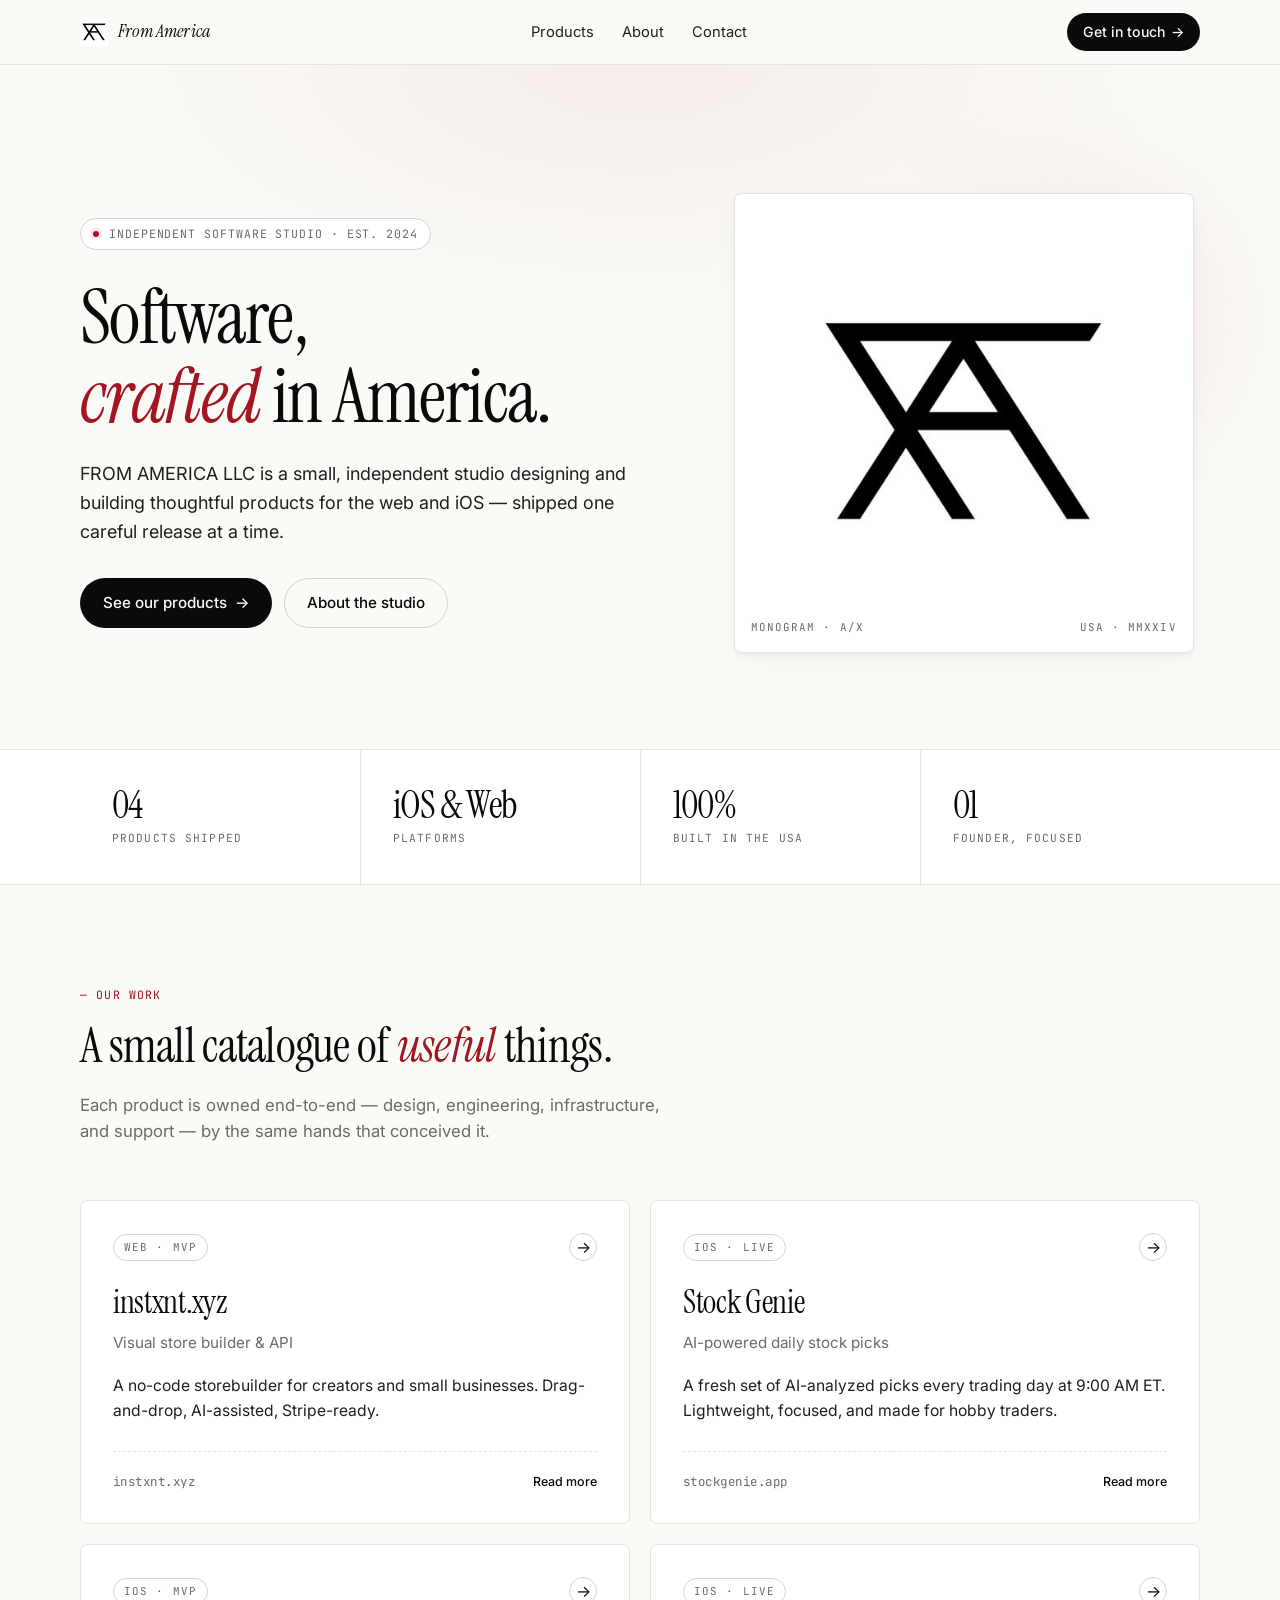
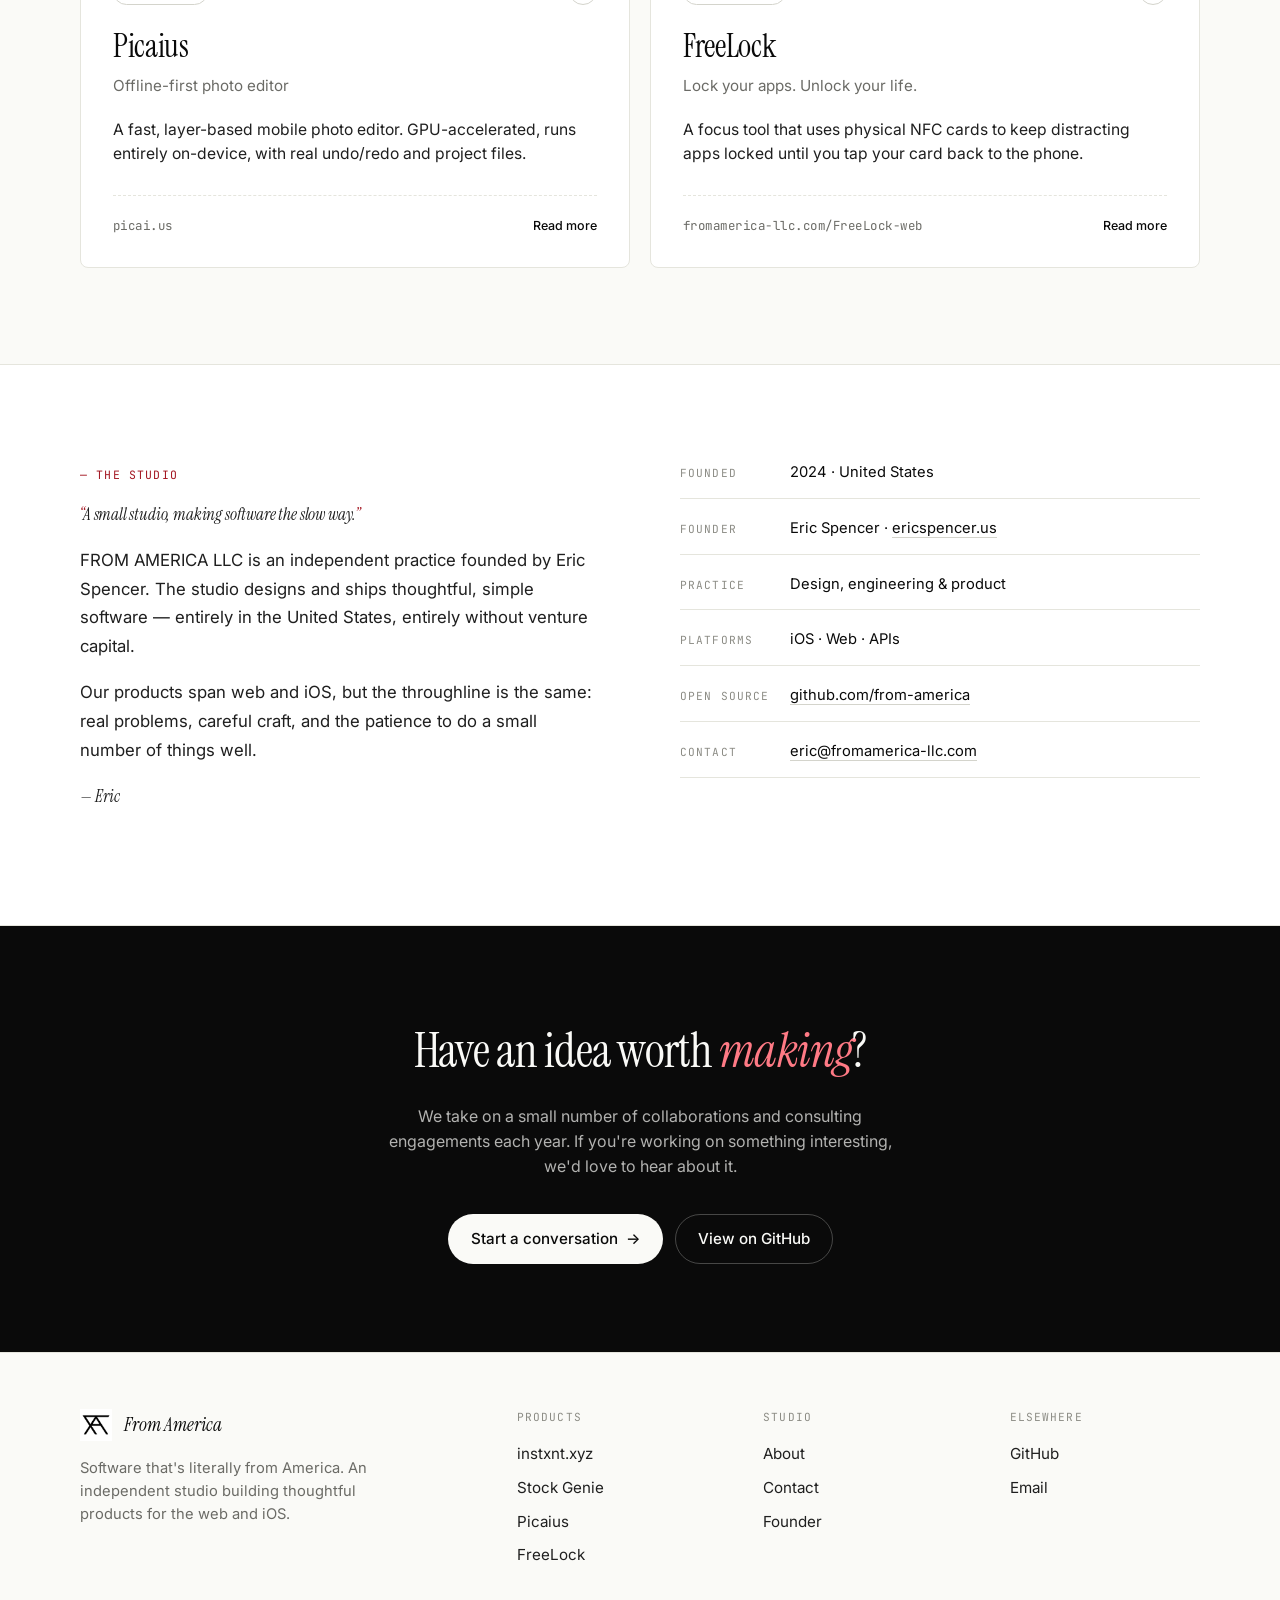
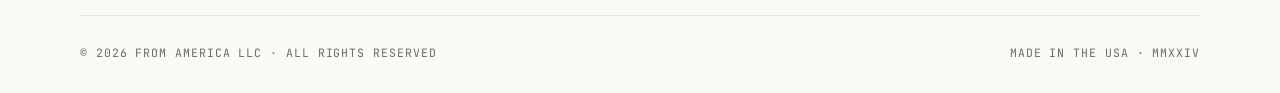
==== index.html @ 9342ebea "redesign site as full studio presence Replace plain centered-blog layout with a multi-section busine" ====
<!DOCTYPE html>
<html lang="en">
<head>
  <meta charset="UTF-8" />
  <meta name="viewport" content="width=device-width, initial-scale=1.0" />
  <meta name="description" content="FROM AMERICA LLC — an independent software studio building thoughtful tools for the web and iOS. Crafted in the United States." />
  <meta name="theme-color" content="#fafaf7" />
  <meta property="og:title" content="FROM AMERICA LLC — Software, crafted in America." />
  <meta property="og:description" content="An independent software studio building thoughtful tools for the web and iOS." />
  <meta property="og:image" content="assets/logo.png" />
  <link rel="icon" type="image/png" href="assets/favicon.png" />
  <link rel="apple-touch-icon" href="assets/favicon.png" />
  <title>FROM AMERICA LLC — Software, crafted in America.</title>
  <link rel="preconnect" href="https://fonts.googleapis.com" />
  <link rel="preconnect" href="https://fonts.gstatic.com" crossorigin />
  <link href="https://fonts.googleapis.com/css2?family=Instrument+Serif:ital@0;1&family=Inter:wght@400;500;600&family=JetBrains+Mono:wght@400;500&display=swap" rel="stylesheet" />
  <link rel="stylesheet" href="assets/styles.css" />
</head>
<body>
  <header class="nav">
    <div class="container nav-inner">
      <a class="nav-brand" href="#top" aria-label="From America LLC home">
        <img src="assets/logo.png" alt="" />
        <span class="nav-brand-mark">From America</span>
      </a>
      <nav class="nav-links" aria-label="Primary">
        <a href="#products">Products</a>
        <a href="#about">About</a>
        <a href="#contact">Contact</a>
      </nav>
      <a class="nav-cta" href="mailto:eric@fromamerica-llc.com">
        Get in touch
        <span aria-hidden="true">→</span>
      </a>
    </div>
  </header>

  <main id="top">
    <!-- Hero -->
    <section class="hero">
      <div class="container hero-inner">
        <div>
          <span class="eyebrow">
            <span class="eyebrow-dot" aria-hidden="true"></span>
            Independent Software Studio · Est. 2024
          </span>
          <h1 class="headline">
            Software,<br />
            <em>crafted</em> in America.
          </h1>
          <p class="lede">
            FROM AMERICA LLC is a small, independent studio designing and building thoughtful products for the web and iOS — shipped one careful release at a time.
          </p>
          <div class="cta-row">
            <a class="btn btn-primary" href="#products">
              See our products
              <span class="btn-arrow" aria-hidden="true">→</span>
            </a>
            <a class="btn btn-ghost" href="#about">About the studio</a>
          </div>
        </div>
        <div class="hero-visual" aria-hidden="true">
          <div class="hero-mark">
            <img src="assets/logo.png" alt="" />
            <div class="hero-mark-tag">
              <span>Monogram · A/X</span>
              <span>USA · MMXXIV</span>
            </div>
          </div>
        </div>
      </div>
    </section>

    <!-- Stat strip -->
    <section class="strip" aria-label="At a glance">
      <div class="container">
        <div class="strip-inner">
          <div class="strip-cell">
            <span class="strip-num">04</span>
            <span class="strip-label">Products shipped</span>
          </div>
          <div class="strip-cell">
            <span class="strip-num">iOS &amp; Web</span>
            <span class="strip-label">Platforms</span>
          </div>
          <div class="strip-cell">
            <span class="strip-num">100%</span>
            <span class="strip-label">Built in the USA</span>
          </div>
          <div class="strip-cell">
            <span class="strip-num">01</span>
            <span class="strip-label">Founder, focused</span>
          </div>
        </div>
      </div>
    </section>

    <!-- Products -->
    <section class="section" id="products">
      <div class="container">
        <div class="section-head">
          <span class="section-kicker">— Our work</span>
          <h2 class="section-title">A small catalogue of <em>useful</em> things.</h2>
          <p class="section-sub">Each product is owned end-to-end — design, engineering, infrastructure, and support — by the same hands that conceived it.</p>
        </div>

        <div class="products">
          <a class="product" href="instxnt.html">
            <div class="product-head">
              <span class="product-tag">Web · MVP</span>
              <span class="product-arrow" aria-hidden="true">→</span>
            </div>
            <h3 class="product-name">instxnt.xyz</h3>
            <p class="product-sub">Visual store builder &amp; API</p>
            <p class="product-desc">A no-code storebuilder for creators and small businesses. Drag-and-drop, AI-assisted, Stripe-ready.</p>
            <div class="product-foot">
              <span>instxnt.xyz</span>
              <span class="product-link">Read more</span>
            </div>
          </a>

          <a class="product" href="stockgenie.html">
            <div class="product-head">
              <span class="product-tag">iOS · Live</span>
              <span class="product-arrow" aria-hidden="true">→</span>
            </div>
            <h3 class="product-name">Stock Genie</h3>
            <p class="product-sub">AI-powered daily stock picks</p>
            <p class="product-desc">A fresh set of AI-analyzed picks every trading day at 9:00 AM ET. Lightweight, focused, and made for hobby traders.</p>
            <div class="product-foot">
              <span>stockgenie.app</span>
              <span class="product-link">Read more</span>
            </div>
          </a>

          <a class="product" href="picaius.html">
            <div class="product-head">
              <span class="product-tag">iOS · MVP</span>
              <span class="product-arrow" aria-hidden="true">→</span>
            </div>
            <h3 class="product-name">Picaius</h3>
            <p class="product-sub">Offline-first photo editor</p>
            <p class="product-desc">A fast, layer-based mobile photo editor. GPU-accelerated, runs entirely on-device, with real undo/redo and project files.</p>
            <div class="product-foot">
              <span>picai.us</span>
              <span class="product-link">Read more</span>
            </div>
          </a>

          <a class="product" href="freelock.html">
            <div class="product-head">
              <span class="product-tag">iOS · Live</span>
              <span class="product-arrow" aria-hidden="true">→</span>
            </div>
            <h3 class="product-name">FreeLock</h3>
            <p class="product-sub">Lock your apps. Unlock your life.</p>
            <p class="product-desc">A focus tool that uses physical NFC cards to keep distracting apps locked until you tap your card back to the phone.</p>
            <div class="product-foot">
              <span>fromamerica-llc.com/FreeLock-web</span>
              <span class="product-link">Read more</span>
            </div>
          </a>
        </div>
      </div>
    </section>

    <!-- About -->
    <section class="about section" id="about">
      <div class="container about-grid">
        <div class="about-text">
          <span class="section-kicker">— The studio</span>
          <p class="about-quote">A small studio, making software the slow way.</p>
          <p>FROM AMERICA LLC is an independent practice founded by Eric Spencer. The studio designs and ships thoughtful, simple software — entirely in the United States, entirely without venture capital.</p>
          <p>Our products span web and iOS, but the throughline is the same: real problems, careful craft, and the patience to do a small number of things well.</p>
          <p class="about-signature">— Eric</p>
        </div>
        <div class="about-meta">
          <div class="about-meta-row">
            <span class="about-meta-label">Founded</span>
            <span class="about-meta-val">2024 · United States</span>
          </div>
          <div class="about-meta-row">
            <span class="about-meta-label">Founder</span>
            <span class="about-meta-val">
              Eric Spencer · <a href="https://ericspencer.us" target="_blank" rel="noopener">ericspencer.us</a>
            </span>
          </div>
          <div class="about-meta-row">
            <span class="about-meta-label">Practice</span>
            <span class="about-meta-val">Design, engineering &amp; product</span>
          </div>
          <div class="about-meta-row">
            <span class="about-meta-label">Platforms</span>
            <span class="about-meta-val">iOS · Web · APIs</span>
          </div>
          <div class="about-meta-row">
            <span class="about-meta-label">Open source</span>
            <span class="about-meta-val">
              <a href="https://github.com/from-america" target="_blank" rel="noopener">github.com/from-america</a>
            </span>
          </div>
          <div class="about-meta-row">
            <span class="about-meta-label">Contact</span>
            <span class="about-meta-val">
              <a href="mailto:eric@fromamerica-llc.com">eric@fromamerica-llc.com</a>
            </span>
          </div>
        </div>
      </div>
    </section>

    <!-- CTA band -->
    <section class="cta-band" id="contact">
      <div class="cta-band-inner">
        <h2>Have an idea worth <em>making</em>?</h2>
        <p>We take on a small number of collaborations and consulting engagements each year. If you're working on something interesting, we'd love to hear about it.</p>
        <div class="cta-row" style="justify-content:center">
          <a class="btn btn-primary" href="mailto:eric@fromamerica-llc.com">
            Start a conversation
            <span class="btn-arrow" aria-hidden="true">→</span>
          </a>
          <a class="btn btn-ghost" href="https://github.com/from-america" target="_blank" rel="noopener">View on GitHub</a>
        </div>
      </div>
    </section>
  </main>

  <footer class="footer">
    <div class="container">
      <div class="footer-grid">
        <div class="footer-brand">
          <div class="footer-brand-row">
            <img src="assets/logo.png" alt="" />
            <span>From America</span>
          </div>
          <p class="footer-tag">Software that's literally from America. An independent studio building thoughtful products for the web and iOS.</p>
        </div>
        <div>
          <p class="footer-col-title">Products</p>
          <ul class="footer-list">
            <li><a href="instxnt.html">instxnt.xyz</a></li>
            <li><a href="stockgenie.html">Stock Genie</a></li>
            <li><a href="picaius.html">Picaius</a></li>
            <li><a href="freelock.html">FreeLock</a></li>
          </ul>
        </div>
        <div>
          <p class="footer-col-title">Studio</p>
          <ul class="footer-list">
            <li><a href="#about">About</a></li>
            <li><a href="#contact">Contact</a></li>
            <li><a href="https://ericspencer.us" target="_blank" rel="noopener">Founder</a></li>
          </ul>
        </div>
        <div>
          <p class="footer-col-title">Elsewhere</p>
          <ul class="footer-list">
            <li><a href="https://github.com/from-america" target="_blank" rel="noopener">GitHub</a></li>
            <li><a href="mailto:eric@fromamerica-llc.com">Email</a></li>
          </ul>
        </div>
      </div>
      <div class="footer-meta">
        <span>© <span id="year"></span> From America LLC · All rights reserved</span>
        <span>Made in the USA · MMXXIV</span>
      </div>
    </div>
  </footer>

  <script>
    document.getElementById('year').textContent = new Date().getFullYear();
  </script>
</body>
</html>
---- assets/styles.css ----
/* ---------- Tokens ---------- */
:root {
  --bg: #fafaf7;
  --surface: #ffffff;
  --surface-2: #f4f4ee;
  --ink: #0a0a0a;
  --ink-2: #1f1f1f;
  --muted: #6b6b66;
  --muted-2: #8c8c85;
  --line: #e5e5dd;
  --line-strong: #d4d4cc;
  --accent: #a31621;
  --accent-hover: #7d111a;
  --accent-soft: #f5e6e8;

  --font-display: 'Instrument Serif', 'Iowan Old Style', 'Apple Garamond', Georgia, serif;
  --font-body: 'Inter', system-ui, -apple-system, 'Segoe UI', Roboto, sans-serif;
  --font-mono: 'JetBrains Mono', ui-monospace, 'SF Mono', Menlo, monospace;

  --radius: 4px;
  --radius-lg: 8px;
  --shadow-sm: 0 1px 2px rgba(10, 10, 10, 0.04);
  --shadow-md: 0 8px 24px -8px rgba(10, 10, 10, 0.08), 0 2px 4px rgba(10, 10, 10, 0.04);

  --max: 1200px;
}

* { box-sizing: border-box; }
html { scroll-behavior: smooth; }
body {
  margin: 0;
  background: var(--bg);
  color: var(--ink);
  font-family: var(--font-body);
  font-size: 16px;
  line-height: 1.55;
  -webkit-font-smoothing: antialiased;
  text-rendering: optimizeLegibility;
}

a { color: inherit; text-decoration: none; }
img { max-width: 100%; display: block; }

/* ---------- Layout ---------- */
.container {
  max-width: var(--max);
  margin: 0 auto;
  padding: 0 24px;
}
@media (min-width: 768px) {
  .container { padding: 0 40px; }
}

/* ---------- Nav ---------- */
.nav {
  position: sticky;
  top: 0;
  z-index: 50;
  background: rgba(250, 250, 247, 0.85);
  backdrop-filter: saturate(180%) blur(12px);
  -webkit-backdrop-filter: saturate(180%) blur(12px);
  border-bottom: 1px solid var(--line);
}
.nav-inner {
  display: flex;
  align-items: center;
  justify-content: space-between;
  height: 64px;
}
.nav-brand {
  display: flex;
  align-items: center;
  gap: 10px;
  font-family: var(--font-display);
  font-size: 1.1rem;
  letter-spacing: 0.01em;
  color: var(--ink);
}
.nav-brand img { width: 28px; height: 28px; object-fit: contain; }
.nav-brand-mark { font-style: italic; }
.nav-links {
  display: none;
  align-items: center;
  gap: 28px;
  font-size: 0.92rem;
  color: var(--ink-2);
}
.nav-links a {
  position: relative;
  padding: 4px 0;
  transition: color 0.15s ease;
}
.nav-links a:hover { color: var(--accent); }
.nav-cta {
  display: inline-flex;
  align-items: center;
  gap: 6px;
  padding: 8px 16px;
  border-radius: 999px;
  background: var(--ink);
  color: var(--bg);
  font-size: 0.88rem;
  font-weight: 500;
  transition: background 0.15s ease, transform 0.15s ease;
}
.nav-cta:hover { background: var(--accent); transform: translateY(-1px); }
@media (min-width: 768px) {
  .nav-links { display: flex; }
}

/* ---------- Hero ---------- */
.hero {
  position: relative;
  padding: 96px 0 64px;
  overflow: hidden;
}
.hero::before {
  content: "";
  position: absolute;
  inset: 0;
  background:
    radial-gradient(ellipse 60% 50% at 50% 0%, rgba(163, 22, 33, 0.06), transparent 70%),
    linear-gradient(to bottom, transparent, var(--bg) 80%);
  pointer-events: none;
}
.hero-inner {
  position: relative;
  display: grid;
  gap: 56px;
  align-items: center;
}
@media (min-width: 900px) {
  .hero { padding: 128px 0 96px; }
  .hero-inner { grid-template-columns: 1.2fr 1fr; gap: 80px; }
}

.eyebrow {
  display: inline-flex;
  align-items: center;
  gap: 10px;
  padding: 6px 12px;
  border: 1px solid var(--line-strong);
  border-radius: 999px;
  background: var(--surface);
  font-family: var(--font-mono);
  font-size: 0.72rem;
  letter-spacing: 0.08em;
  text-transform: uppercase;
  color: var(--muted);
  margin-bottom: 28px;
}
.eyebrow-dot {
  width: 6px;
  height: 6px;
  border-radius: 50%;
  background: var(--accent);
  box-shadow: 0 0 0 3px var(--accent-soft);
}

.headline {
  font-family: var(--font-display);
  font-weight: 400;
  font-size: clamp(2.5rem, 6vw, 4.75rem);
  line-height: 1.04;
  letter-spacing: -0.02em;
  margin: 0 0 24px;
  color: var(--ink);
}
.headline em { font-style: italic; color: var(--accent); }

.lede {
  font-size: 1.125rem;
  line-height: 1.6;
  color: var(--ink-2);
  max-width: 560px;
  margin: 0 0 32px;
}

.cta-row {
  display: flex;
  flex-wrap: wrap;
  gap: 12px;
  align-items: center;
}
.btn {
  display: inline-flex;
  align-items: center;
  gap: 8px;
  padding: 12px 22px;
  border-radius: 999px;
  font-size: 0.95rem;
  font-weight: 500;
  border: 1px solid transparent;
  cursor: pointer;
  transition: all 0.18s ease;
}
.btn-primary {
  background: var(--ink);
  color: var(--bg);
}
.btn-primary:hover { background: var(--accent); transform: translateY(-1px); }
.btn-ghost {
  background: transparent;
  border-color: var(--line-strong);
  color: var(--ink);
}
.btn-ghost:hover { border-color: var(--ink); transform: translateY(-1px); }
.btn-arrow {
  transition: transform 0.18s ease;
}
.btn:hover .btn-arrow { transform: translateX(3px); }

.hero-visual {
  position: relative;
  aspect-ratio: 1 / 1;
  max-width: 460px;
  margin: 0 auto;
  width: 100%;
}
.hero-visual::after {
  content: "";
  position: absolute;
  inset: -8% -8% auto auto;
  width: 70%;
  height: 70%;
  background: var(--accent-soft);
  border-radius: 50%;
  z-index: 0;
  filter: blur(40px);
  opacity: 0.55;
}
.hero-mark {
  position: relative;
  z-index: 1;
  width: 100%;
  height: 100%;
  background: var(--surface);
  border: 1px solid var(--line);
  border-radius: var(--radius-lg);
  box-shadow: var(--shadow-md);
  display: flex;
  align-items: center;
  justify-content: center;
  padding: 14%;
}
.hero-mark img { width: 100%; height: 100%; object-fit: contain; }
.hero-mark-tag {
  position: absolute;
  bottom: 16px;
  left: 16px;
  right: 16px;
  display: flex;
  justify-content: space-between;
  align-items: center;
  font-family: var(--font-mono);
  font-size: 0.68rem;
  letter-spacing: 0.1em;
  text-transform: uppercase;
  color: var(--muted);
}

/* ---------- Stat strip ---------- */
.strip {
  border-top: 1px solid var(--line);
  border-bottom: 1px solid var(--line);
  background: var(--surface);
}
.strip-inner {
  display: grid;
  grid-template-columns: 1fr;
  gap: 0;
}
.strip-cell {
  padding: 28px 24px;
  border-top: 1px solid var(--line);
  display: flex;
  flex-direction: column;
  gap: 6px;
}
.strip-cell:first-child { border-top: none; }
.strip-num {
  font-family: var(--font-display);
  font-size: 2.4rem;
  line-height: 1;
  color: var(--ink);
  letter-spacing: -0.02em;
}
.strip-label {
  font-family: var(--font-mono);
  font-size: 0.7rem;
  letter-spacing: 0.1em;
  text-transform: uppercase;
  color: var(--muted);
}
@media (min-width: 768px) {
  .strip-inner { grid-template-columns: repeat(4, 1fr); }
  .strip-cell { border-top: none; border-left: 1px solid var(--line); padding: 36px 32px; }
  .strip-cell:first-child { border-left: none; }
}

/* ---------- Sections ---------- */
.section {
  padding: 96px 0;
}
.section-head {
  max-width: 720px;
  margin-bottom: 56px;
}
.section-kicker {
  display: inline-block;
  font-family: var(--font-mono);
  font-size: 0.72rem;
  letter-spacing: 0.1em;
  text-transform: uppercase;
  color: var(--accent);
  margin-bottom: 16px;
}
.section-title {
  font-family: var(--font-display);
  font-weight: 400;
  font-size: clamp(2rem, 4vw, 3rem);
  line-height: 1.1;
  letter-spacing: -0.015em;
  margin: 0 0 20px;
  color: var(--ink);
}
.section-title em { font-style: italic; color: var(--accent); }
.section-sub {
  font-size: 1.05rem;
  color: var(--muted);
  margin: 0;
  max-width: 600px;
}

/* ---------- Product grid ---------- */
.products {
  display: grid;
  grid-template-columns: 1fr;
  gap: 20px;
}
@media (min-width: 720px) {
  .products { grid-template-columns: repeat(2, 1fr); }
}

.product {
  position: relative;
  display: flex;
  flex-direction: column;
  background: var(--surface);
  border: 1px solid var(--line);
  border-radius: var(--radius-lg);
  padding: 32px;
  transition: transform 0.2s ease, box-shadow 0.2s ease, border-color 0.2s ease;
  text-decoration: none;
  color: inherit;
  min-height: 320px;
  overflow: hidden;
}
.product:hover {
  transform: translateY(-2px);
  box-shadow: var(--shadow-md);
  border-color: var(--line-strong);
}
.product-head {
  display: flex;
  align-items: center;
  justify-content: space-between;
  margin-bottom: 24px;
}
.product-tag {
  font-family: var(--font-mono);
  font-size: 0.68rem;
  letter-spacing: 0.1em;
  text-transform: uppercase;
  color: var(--muted);
  padding: 4px 10px;
  border: 1px solid var(--line-strong);
  border-radius: 999px;
}
.product-arrow {
  width: 28px;
  height: 28px;
  border: 1px solid var(--line-strong);
  border-radius: 50%;
  display: flex;
  align-items: center;
  justify-content: center;
  color: var(--ink);
  transition: background 0.18s ease, color 0.18s ease, transform 0.18s ease;
}
.product:hover .product-arrow {
  background: var(--ink);
  color: var(--bg);
  transform: translate(2px, -2px);
}
.product-name {
  font-family: var(--font-display);
  font-size: 2rem;
  line-height: 1.1;
  margin: 0 0 10px;
  font-weight: 400;
  color: var(--ink);
  letter-spacing: -0.01em;
}
.product-sub {
  font-size: 0.95rem;
  color: var(--muted);
  margin: 0 0 20px;
}
.product-desc {
  color: var(--ink-2);
  margin: 0 0 28px;
  font-size: 0.98rem;
  line-height: 1.55;
}
.product-foot {
  margin-top: auto;
  display: flex;
  align-items: center;
  justify-content: space-between;
  padding-top: 20px;
  border-top: 1px dashed var(--line);
  font-family: var(--font-mono);
  font-size: 0.78rem;
  letter-spacing: 0.04em;
  color: var(--muted);
}
.product-link {
  color: var(--ink);
  font-weight: 500;
  font-family: var(--font-body);
  letter-spacing: 0;
}

/* ---------- About ---------- */
.about {
  background: var(--surface);
  border-top: 1px solid var(--line);
  border-bottom: 1px solid var(--line);
}
.about-grid {
  display: grid;
  gap: 48px;
  align-items: start;
}
@media (min-width: 900px) {
  .about-grid { grid-template-columns: 1fr 1fr; gap: 80px; }
}
.about-text p {
  font-size: 1.05rem;
  color: var(--ink-2);
  margin: 0 0 18px;
  line-height: 1.7;
}
.about-quote {
  font-family: var(--font-display);
  font-size: clamp(1.5rem, 3vw, 2.25rem);
  line-height: 1.25;
  color: var(--ink);
  margin: 0 0 32px;
  font-style: italic;
  letter-spacing: -0.01em;
}
.about-quote::before { content: "“"; color: var(--accent); }
.about-quote::after { content: "”"; color: var(--accent); }
.about-signature {
  font-family: var(--font-display);
  font-size: 1.5rem;
  font-style: italic;
  color: var(--ink);
  margin-top: 32px;
}
.about-meta {
  display: grid;
  gap: 18px;
  font-size: 0.92rem;
  color: var(--muted);
}
.about-meta-row {
  display: grid;
  grid-template-columns: 110px 1fr;
  align-items: baseline;
  padding-bottom: 14px;
  border-bottom: 1px solid var(--line);
}
.about-meta-label {
  font-family: var(--font-mono);
  font-size: 0.7rem;
  letter-spacing: 0.1em;
  text-transform: uppercase;
  color: var(--muted-2);
}
.about-meta-val { color: var(--ink); }
.about-meta-val a { border-bottom: 1px solid var(--line-strong); }
.about-meta-val a:hover { color: var(--accent); border-color: var(--accent); }

/* ---------- CTA band ---------- */
.cta-band {
  background: var(--ink);
  color: var(--bg);
  text-align: center;
}
.cta-band-inner {
  padding: 88px 24px;
}
.cta-band h2 {
  font-family: var(--font-display);
  font-weight: 400;
  font-size: clamp(2rem, 4vw, 3rem);
  margin: 0 0 16px;
  letter-spacing: -0.015em;
}
.cta-band h2 em { color: #ff7a85; font-style: italic; }
.cta-band p {
  color: rgba(250, 250, 247, 0.7);
  margin: 0 auto 36px;
  max-width: 540px;
}
.cta-band .btn-primary {
  background: var(--bg);
  color: var(--ink);
}
.cta-band .btn-primary:hover { background: var(--accent); color: var(--bg); }
.cta-band .btn-ghost {
  color: var(--bg);
  border-color: rgba(250, 250, 247, 0.25);
}
.cta-band .btn-ghost:hover { border-color: var(--bg); }

/* ---------- Footer ---------- */
.footer {
  padding: 56px 0 32px;
  border-top: 1px solid var(--line);
  background: var(--bg);
}
.footer-grid {
  display: grid;
  grid-template-columns: 1fr;
  gap: 40px;
  margin-bottom: 48px;
}
@media (min-width: 768px) {
  .footer-grid { grid-template-columns: 2fr 1fr 1fr 1fr; gap: 56px; }
}
.footer-brand {
  display: flex;
  flex-direction: column;
  gap: 16px;
  max-width: 320px;
}
.footer-brand-row {
  display: flex;
  align-items: center;
  gap: 12px;
}
.footer-brand-row img { width: 32px; height: 32px; object-fit: contain; }
.footer-brand-row span {
  font-family: var(--font-display);
  font-size: 1.2rem;
  font-style: italic;
}
.footer-tag {
  color: var(--muted);
  font-size: 0.92rem;
  margin: 0;
}
.footer-col-title {
  font-family: var(--font-mono);
  font-size: 0.7rem;
  letter-spacing: 0.1em;
  text-transform: uppercase;
  color: var(--muted-2);
  margin: 0 0 16px;
}
.footer-list {
  list-style: none;
  padding: 0;
  margin: 0;
  display: flex;
  flex-direction: column;
  gap: 10px;
  font-size: 0.95rem;
}
.footer-list a { color: var(--ink-2); transition: color 0.15s ease; }
.footer-list a:hover { color: var(--accent); }
.footer-meta {
  display: flex;
  flex-wrap: wrap;
  align-items: center;
  justify-content: space-between;
  gap: 16px;
  padding-top: 28px;
  border-top: 1px solid var(--line);
  font-family: var(--font-mono);
  font-size: 0.72rem;
  letter-spacing: 0.08em;
  text-transform: uppercase;
  color: var(--muted);
}

/* ---------- Subpage hero & content ---------- */
.subhero {
  padding: 80px 0 40px;
  border-bottom: 1px solid var(--line);
}
.subhero-back {
  font-family: var(--font-mono);
  font-size: 0.78rem;
  letter-spacing: 0.06em;
  text-transform: uppercase;
  color: var(--muted);
  margin-bottom: 32px;
  display: inline-flex;
  align-items: center;
  gap: 6px;
}
.subhero-back:hover { color: var(--accent); }
.subhero-title {
  font-family: var(--font-display);
  font-weight: 400;
  font-size: clamp(2.5rem, 5vw, 4rem);
  line-height: 1.05;
  letter-spacing: -0.02em;
  margin: 0 0 16px;
}
.subhero-tagline {
  font-size: 1.15rem;
  color: var(--muted);
  margin: 0 0 32px;
}
.subhero-meta {
  display: flex;
  flex-wrap: wrap;
  gap: 12px;
  font-family: var(--font-mono);
  font-size: 0.72rem;
  letter-spacing: 0.1em;
  text-transform: uppercase;
}
.tag {
  padding: 5px 12px;
  border: 1px solid var(--line-strong);
  border-radius: 999px;
  color: var(--ink-2);
  background: var(--surface);
}
.tag-accent {
  background: var(--accent-soft);
  border-color: transparent;
  color: var(--accent);
}

.content {
  padding: 64px 0 96px;
}
.content-grid {
  display: grid;
  gap: 56px;
  align-items: start;
}
@media (min-width: 900px) {
  .content-grid { grid-template-columns: 220px 1fr; gap: 80px; }
}
.toc {
  position: sticky;
  top: 96px;
  font-family: var(--font-mono);
  font-size: 0.78rem;
  letter-spacing: 0.05em;
}
.toc h4 {
  font-size: 0.7rem;
  letter-spacing: 0.1em;
  text-transform: uppercase;
  color: var(--muted-2);
  margin: 0 0 14px;
  font-weight: 400;
}
.toc ul { list-style: none; padding: 0; margin: 0; display: flex; flex-direction: column; gap: 10px; }
.toc a { color: var(--ink-2); border-left: 2px solid var(--line); padding-left: 12px; display: block; transition: all 0.15s ease; }
.toc a:hover { color: var(--accent); border-color: var(--accent); }

.prose h2 {
  font-family: var(--font-display);
  font-weight: 400;
  font-size: 1.85rem;
  letter-spacing: -0.01em;
  margin: 48px 0 18px;
  color: var(--ink);
}
.prose h2:first-child { margin-top: 0; }
.prose p {
  font-size: 1.05rem;
  line-height: 1.7;
  color: var(--ink-2);
  margin: 0 0 18px;
  max-width: 65ch;
}
.prose ul {
  padding-left: 0;
  list-style: none;
  margin: 0 0 24px;
  max-width: 65ch;
}
.prose ul li {
  position: relative;
  padding-left: 24px;
  margin: 10px 0;
  color: var(--ink-2);
  line-height: 1.65;
}
.prose ul li::before {
  content: "—";
  position: absolute;
  left: 0;
  top: 0;
  color: var(--accent);
}
.prose code {
  font-family: var(--font-mono);
  font-size: 0.88em;
  background: var(--surface-2);
  padding: 2px 6px;
  border-radius: 4px;
  color: var(--ink);
}
.prose a {
  color: var(--ink);
  border-bottom: 1px solid var(--accent);
  transition: color 0.15s ease;
}
.prose a:hover { color: var(--accent); }

.link-block {
  margin-top: 56px;
  padding: 28px;
  background: var(--surface);
  border: 1px solid var(--line);
  border-radius: var(--radius-lg);
  display: flex;
  flex-wrap: wrap;
  justify-content: space-between;
  align-items: center;
  gap: 16px;
}
.link-block-text {
  font-family: var(--font-mono);
  font-size: 0.72rem;
  letter-spacing: 0.1em;
  text-transform: uppercase;
  color: var(--muted);
}
.link-block-text strong {
  display: block;
  font-family: var(--font-display);
  font-weight: 400;
  font-style: italic;
  font-size: 1.15rem;
  letter-spacing: 0;
  text-transform: none;
  color: var(--ink);
  margin-top: 4px;
}

/* ---------- Utilities ---------- */
.divider {
  height: 1px;
  background: var(--line);
  margin: 0;
}
.sr-only {
  position: absolute;
  width: 1px;
  height: 1px;
  padding: 0;
  margin: -1px;
  overflow: hidden;
  clip: rect(0, 0, 0, 0);
  white-space: nowrap;
  border: 0;
}
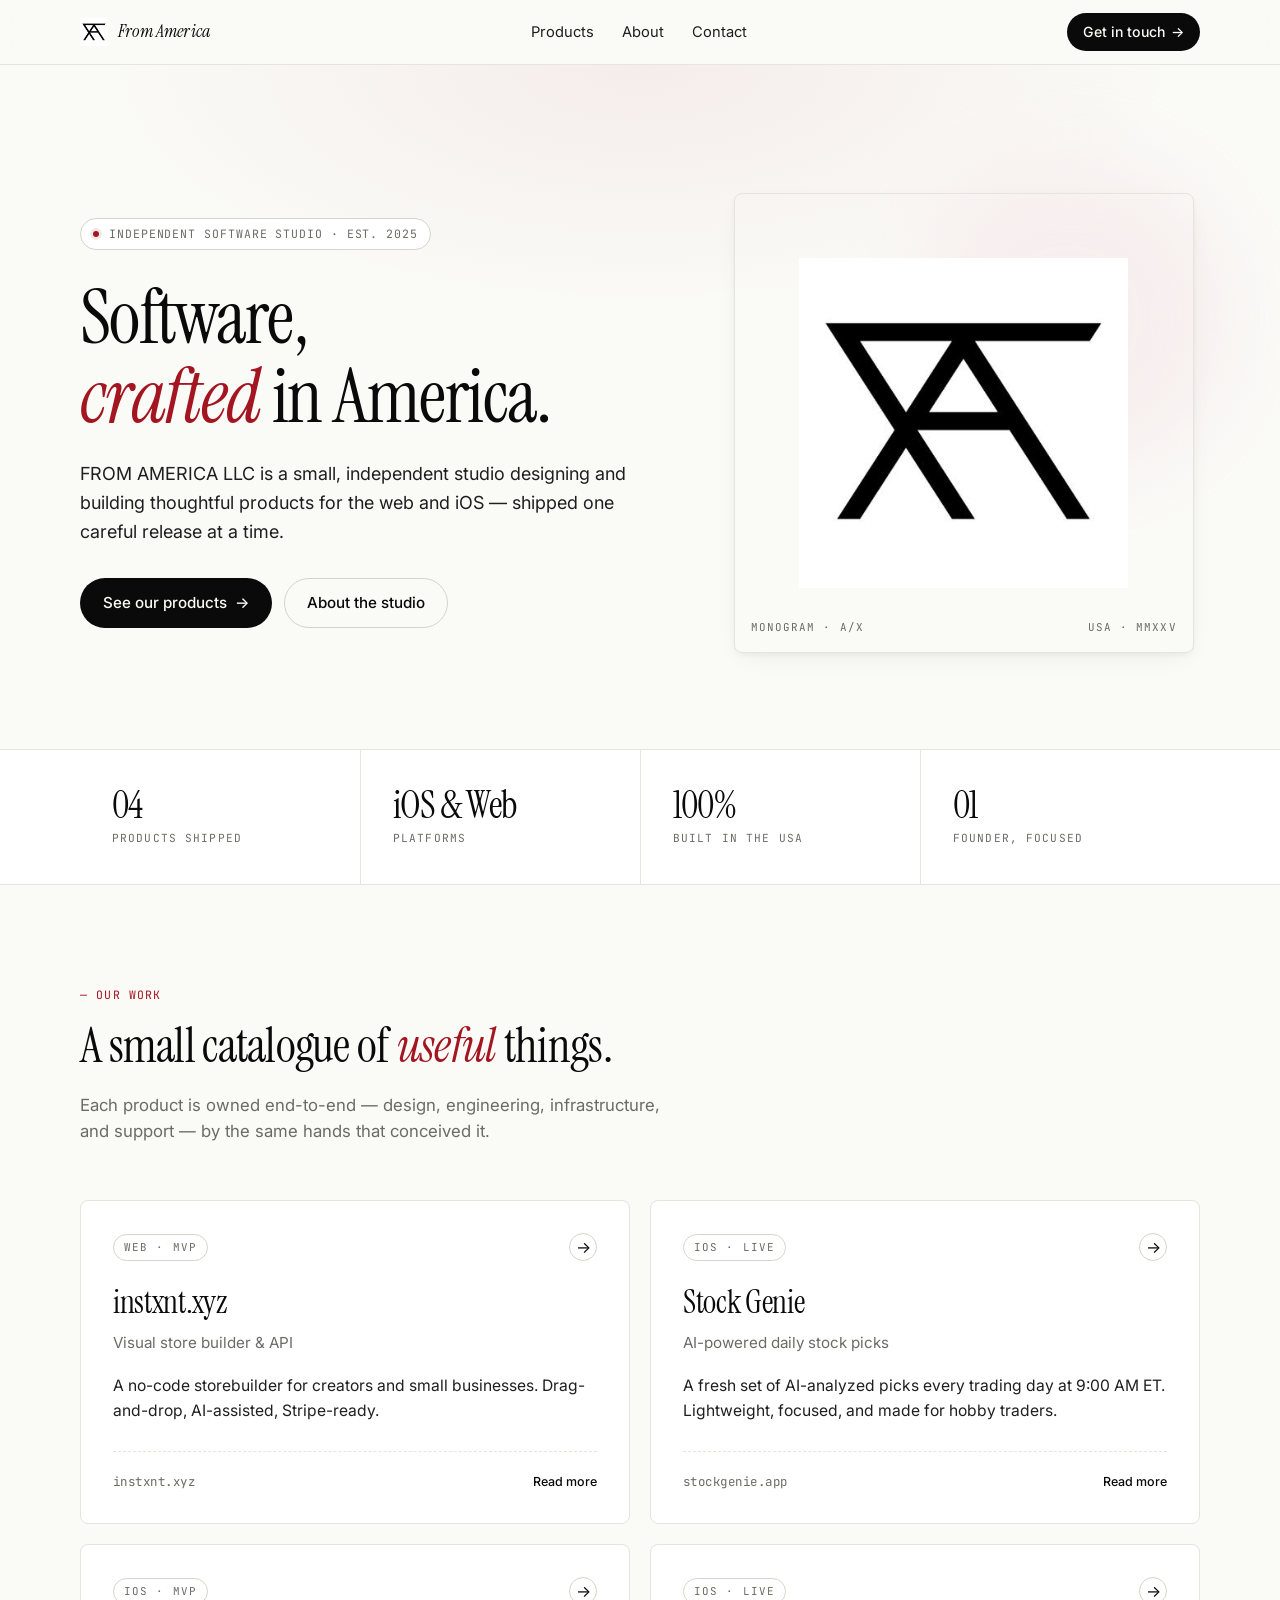
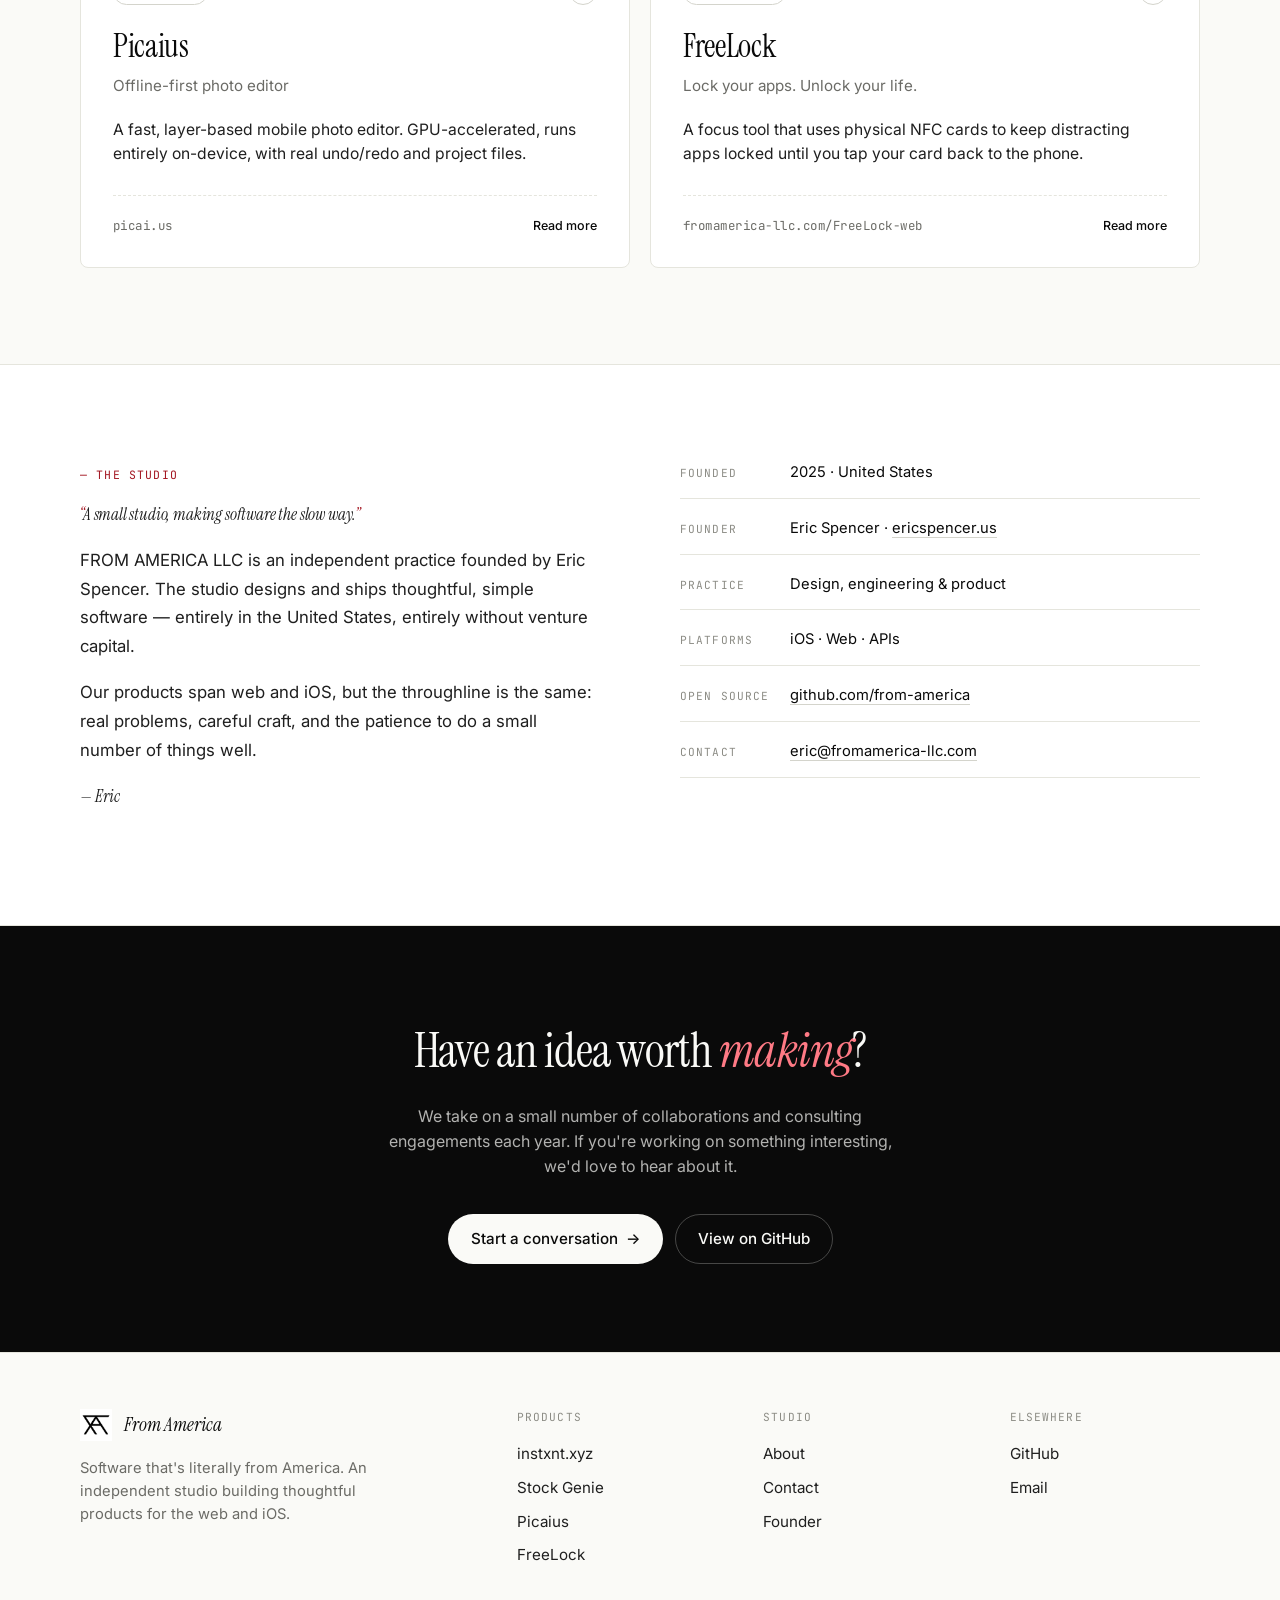
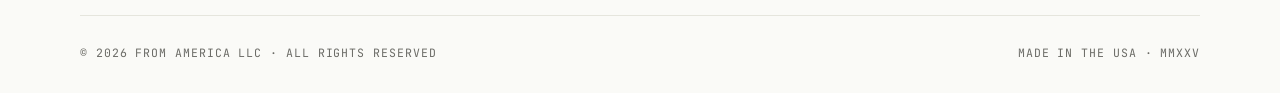
==== commit 70bbc931: "Update site for 2025 - Change establishment year from 2024 to 2025 - Update Roman numerals from MMXX" ====
--- a/index.html
+++ b/index.html
@@ -42,7 +42,7 @@
         <div>
           <span class="eyebrow">
             <span class="eyebrow-dot" aria-hidden="true"></span>
-            Independent Software Studio · Est. 2024
+            Independent Software Studio · Est. 2025
           </span>
           <h1 class="headline">
             Software,<br />
@@ -64,7 +64,7 @@
             <img src="assets/logo.png" alt="" />
             <div class="hero-mark-tag">
               <span>Monogram · A/X</span>
-              <span>USA · MMXXIV</span>
+              <span>USA · MMXXV</span>
             </div>
           </div>
         </div>
@@ -177,7 +177,7 @@
         <div class="about-meta">
           <div class="about-meta-row">
             <span class="about-meta-label">Founded</span>
-            <span class="about-meta-val">2024 · United States</span>
+            <span class="about-meta-val">2025 · United States</span>
           </div>
           <div class="about-meta-row">
             <span class="about-meta-label">Founder</span>
@@ -262,7 +262,7 @@
       </div>
       <div class="footer-meta">
         <span>© <span id="year"></span> From America LLC · All rights reserved</span>
-        <span>Made in the USA · MMXXIV</span>
+        <span>Made in the USA · MMXXV</span>
       </div>
     </div>
   </footer>
--- a/assets/styles.css
+++ b/assets/styles.css
@@ -234,7 +234,7 @@
   z-index: 1;
   width: 100%;
   height: 100%;
-  background: var(--surface);
+  background: transparent;
   border: 1px solid var(--line);
   border-radius: var(--radius-lg);
   box-shadow: var(--shadow-md);
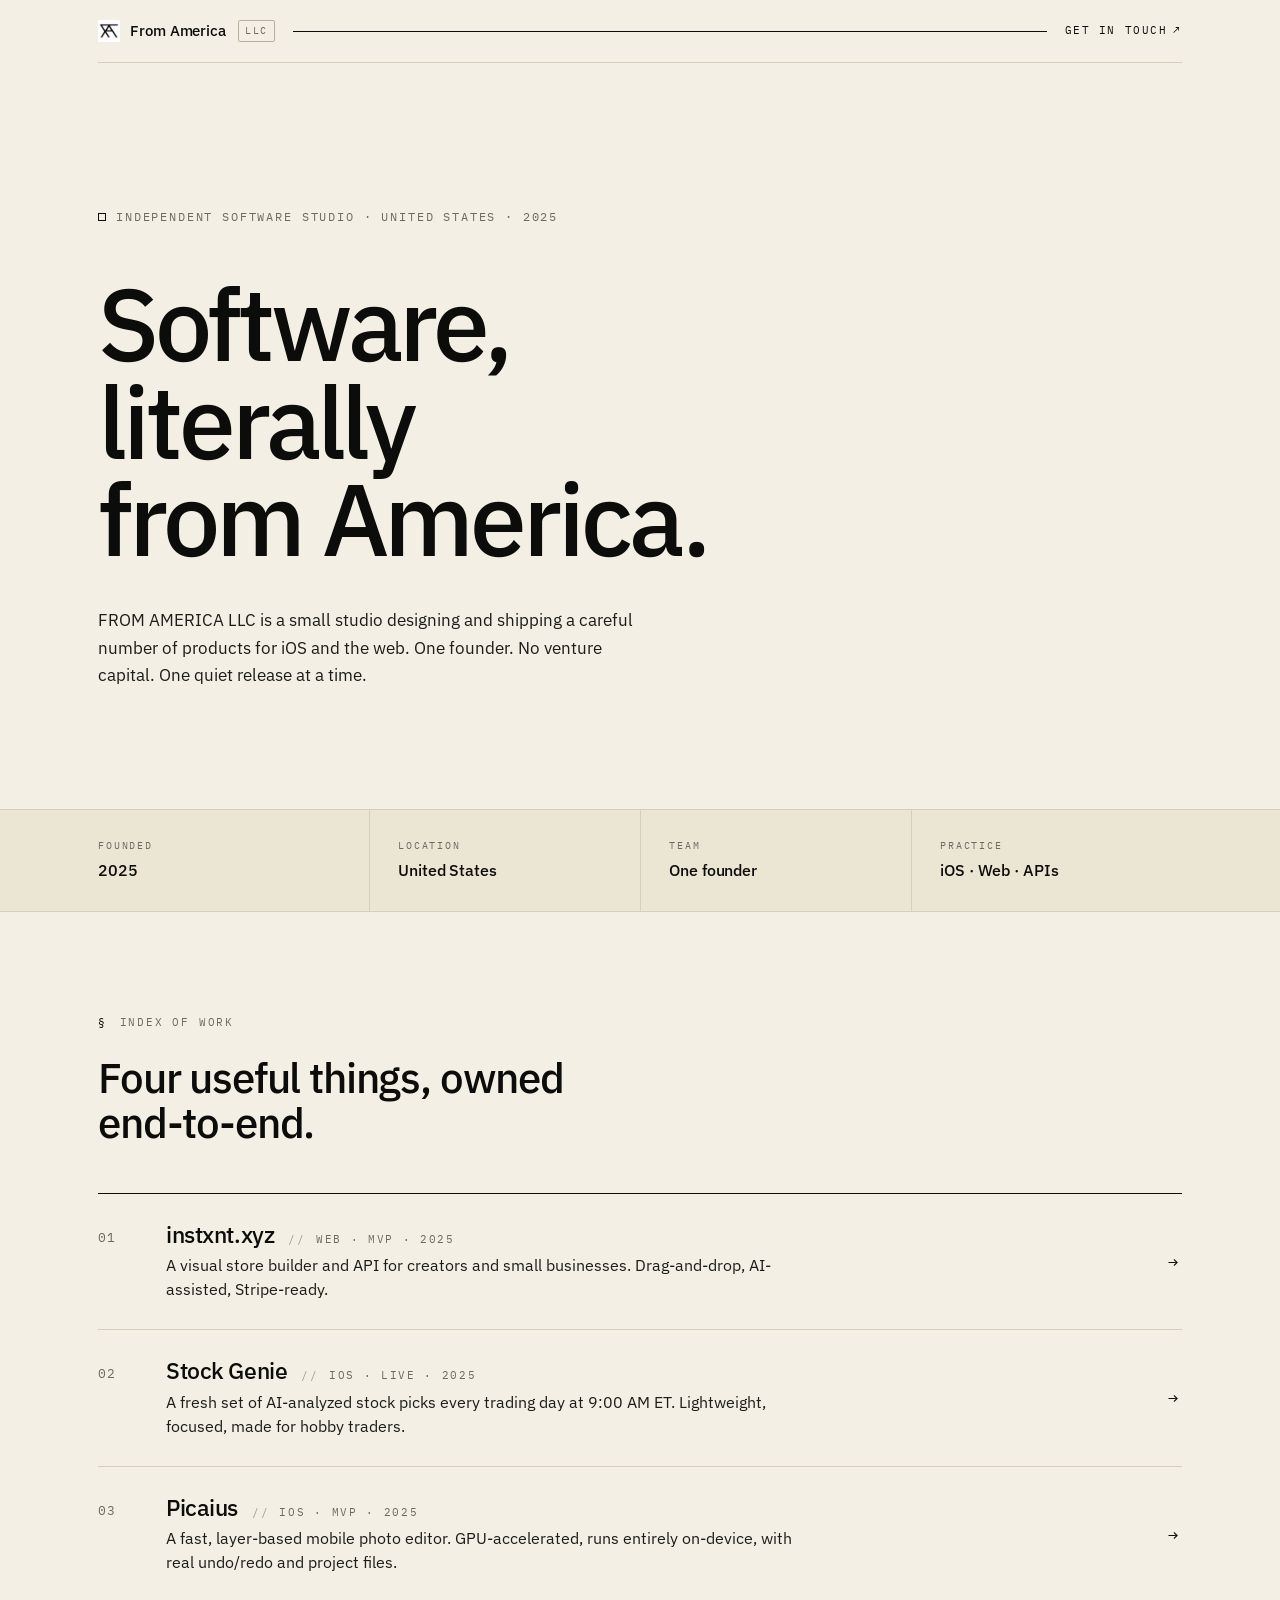
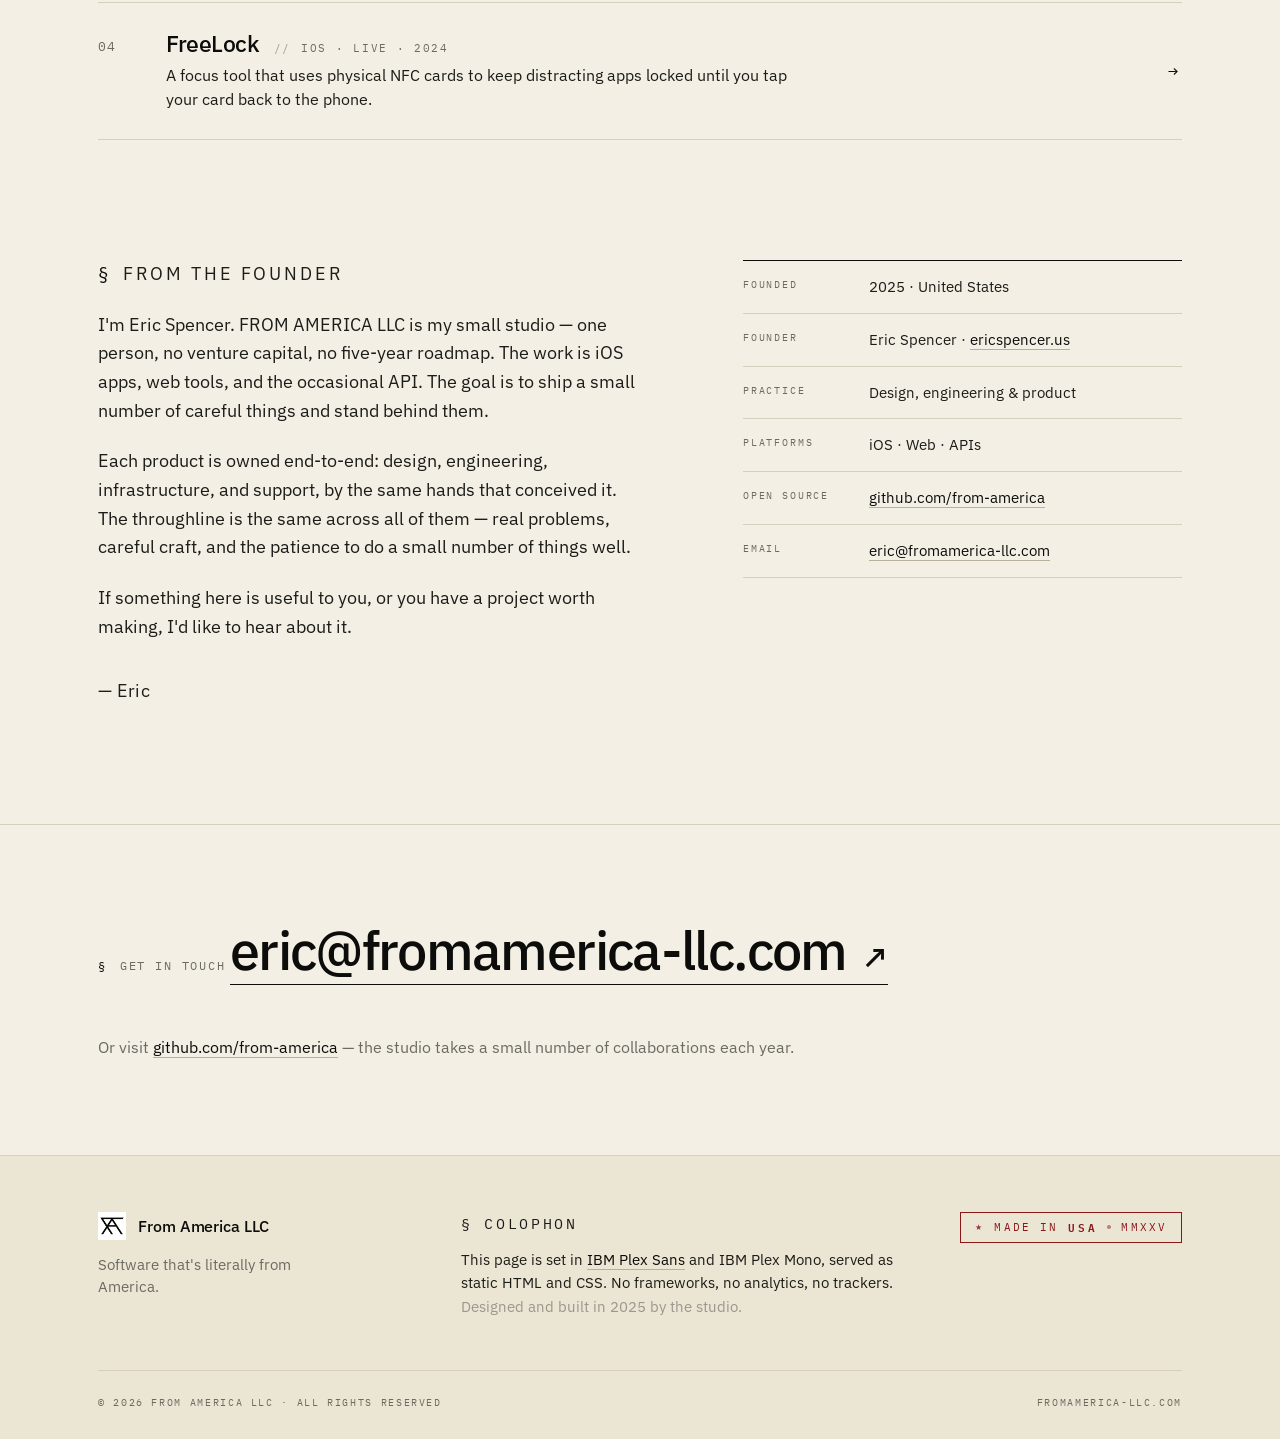
==== commit 5b18bffb: "Redesign site as a typographic specimen page Reground the studio site in what the logo emits — geome" ====
--- a/index.html
+++ b/index.html
@@ -3,266 +3,228 @@
 <head>
   <meta charset="UTF-8" />
   <meta name="viewport" content="width=device-width, initial-scale=1.0" />
-  <meta name="description" content="FROM AMERICA LLC — an independent software studio building thoughtful tools for the web and iOS. Crafted in the United States." />
-  <meta name="theme-color" content="#fafaf7" />
-  <meta property="og:title" content="FROM AMERICA LLC — Software, crafted in America." />
-  <meta property="og:description" content="An independent software studio building thoughtful tools for the web and iOS." />
+  <meta name="description" content="FROM AMERICA LLC — an independent software studio shipping a small number of careful products for iOS and the web." />
+  <meta name="theme-color" content="#f3efe5" />
+  <meta property="og:title" content="FROM AMERICA LLC — Software, literally from America." />
+  <meta property="og:description" content="An independent software studio shipping a small number of careful products for iOS and the web." />
   <meta property="og:image" content="assets/logo.png" />
   <link rel="icon" type="image/png" href="assets/favicon.png" />
   <link rel="apple-touch-icon" href="assets/favicon.png" />
-  <title>FROM AMERICA LLC — Software, crafted in America.</title>
+  <title>FROM AMERICA LLC — Software, literally from America.</title>
   <link rel="preconnect" href="https://fonts.googleapis.com" />
   <link rel="preconnect" href="https://fonts.gstatic.com" crossorigin />
-  <link href="https://fonts.googleapis.com/css2?family=Instrument+Serif:ital@0;1&family=Inter:wght@400;500;600&family=JetBrains+Mono:wght@400;500&display=swap" rel="stylesheet" />
+  <link href="https://fonts.googleapis.com/css2?family=IBM+Plex+Mono:wght@400;500&family=IBM+Plex+Sans:wght@400;500;600&display=swap" rel="stylesheet" />
   <link rel="stylesheet" href="assets/styles.css" />
 </head>
 <body>
-  <header class="nav">
-    <div class="container nav-inner">
-      <a class="nav-brand" href="#top" aria-label="From America LLC home">
-        <img src="assets/logo.png" alt="" />
-        <span class="nav-brand-mark">From America</span>
-      </a>
-      <nav class="nav-links" aria-label="Primary">
-        <a href="#products">Products</a>
-        <a href="#about">About</a>
-        <a href="#contact">Contact</a>
-      </nav>
-      <a class="nav-cta" href="mailto:eric@fromamerica-llc.com">
-        Get in touch
-        <span aria-hidden="true">→</span>
-      </a>
+  <header class="site-header">
+    <div class="container">
+      <div class="header-inner">
+        <a class="header-mark" href="#top" aria-label="From America LLC, home">
+          <img src="assets/logo.png" alt="" class="header-logo" />
+          <span class="header-name">From America</span>
+          <span class="header-suffix">LLC</span>
+        </a>
+        <span class="header-rule" aria-hidden="true"></span>
+        <a class="header-action" href="mailto:eric@fromamerica-llc.com">
+          Get in touch
+          <span class="ico" aria-hidden="true">↗</span>
+        </a>
+      </div>
     </div>
   </header>
 
   <main id="top">
-    <!-- Hero -->
+
     <section class="hero">
-      <div class="container hero-inner">
-        <div>
-          <span class="eyebrow">
-            <span class="eyebrow-dot" aria-hidden="true"></span>
-            Independent Software Studio · Est. 2025
+      <div class="container">
+        <p class="hero-kicker">
+          <span class="kicker-mark" aria-hidden="true"></span>
+          Independent software studio · United States · 2025
+        </p>
+        <h1 class="hero-statement">
+          Software,<br />
+          literally<br />
+          from America.
+        </h1>
+        <p class="hero-lede">
+          FROM AMERICA LLC is a small studio designing and shipping a careful number of products for iOS and the web. One founder. No venture capital. One quiet release at a time.
+        </p>
+      </div>
+    </section>
+
+    <section class="meta-strip" aria-label="Studio at a glance">
+      <div class="container">
+        <dl class="meta-grid">
+          <div>
+            <dt>Founded</dt>
+            <dd>2025</dd>
+          </div>
+          <div>
+            <dt>Location</dt>
+            <dd>United States</dd>
+          </div>
+          <div>
+            <dt>Team</dt>
+            <dd>One founder</dd>
+          </div>
+          <div>
+            <dt>Practice</dt>
+            <dd>iOS · Web · APIs</dd>
+          </div>
+        </dl>
+      </div>
+    </section>
+
+    <section class="index" id="work">
+      <div class="container">
+        <header class="index-head">
+          <p class="kicker"><span class="kicker-sigil">§</span> Index of work</p>
+          <h2 class="h2">Four useful things, owned end&#8209;to&#8209;end.</h2>
+        </header>
+
+        <ol class="works">
+
+          <li class="work">
+            <a class="work-link" href="instxnt.html" aria-label="instxnt.xyz — a visual store builder">
+              <span class="work-num">01</span>
+              <span class="work-row">
+                <span class="work-name">instxnt.xyz</span>
+                <span class="work-tags">Web · MVP · 2025</span>
+              </span>
+              <span class="work-desc">A visual store builder and API for creators and small businesses. Drag-and-drop, AI-assisted, Stripe-ready.</span>
+              <span class="work-arrow" aria-hidden="true">→</span>
+            </a>
+          </li>
+
+          <li class="work">
+            <a class="work-link" href="stockgenie.html" aria-label="Stock Genie — AI-powered daily stock picks">
+              <span class="work-num">02</span>
+              <span class="work-row">
+                <span class="work-name">Stock Genie</span>
+                <span class="work-tags">iOS · Live · 2025</span>
+              </span>
+              <span class="work-desc">A fresh set of AI-analyzed stock picks every trading day at 9:00 AM ET. Lightweight, focused, made for hobby traders.</span>
+              <span class="work-arrow" aria-hidden="true">→</span>
+            </a>
+          </li>
+
+          <li class="work">
+            <a class="work-link" href="picaius.html" aria-label="Picaius — an offline-first iOS photo editor">
+              <span class="work-num">03</span>
+              <span class="work-row">
+                <span class="work-name">Picaius</span>
+                <span class="work-tags">iOS · MVP · 2025</span>
+              </span>
+              <span class="work-desc">A fast, layer-based mobile photo editor. GPU-accelerated, runs entirely on-device, with real undo/redo and project files.</span>
+              <span class="work-arrow" aria-hidden="true">→</span>
+            </a>
+          </li>
+
+          <li class="work">
+            <a class="work-link" href="freelock.html" aria-label="FreeLock — focus tool with physical NFC cards">
+              <span class="work-num">04</span>
+              <span class="work-row">
+                <span class="work-name">FreeLock</span>
+                <span class="work-tags">iOS · Live · 2024</span>
+              </span>
+              <span class="work-desc">A focus tool that uses physical NFC cards to keep distracting apps locked until you tap your card back to the phone.</span>
+              <span class="work-arrow" aria-hidden="true">→</span>
+            </a>
+          </li>
+
+        </ol>
+      </div>
+    </section>
+
+    <section class="founder" id="about">
+      <div class="container">
+        <div class="founder-grid">
+          <div class="founder-text">
+            <p class="kicker"><span class="kicker-sigil">§</span> From the founder</p>
+            <p>I'm Eric Spencer. FROM AMERICA LLC is my small studio — one person, no venture capital, no five-year roadmap. The work is iOS apps, web tools, and the occasional API. The goal is to ship a small number of careful things and stand behind them.</p>
+            <p>Each product is owned end-to-end: design, engineering, infrastructure, and support, by the same hands that conceived it. The throughline is the same across all of them — real problems, careful craft, and the patience to do a small number of things well.</p>
+            <p>If something here is useful to you, or you have a project worth making, I'd like to hear about it.</p>
+            <p class="founder-sign">— Eric</p>
+          </div>
+
+          <dl class="founder-register">
+            <div>
+              <dt>Founded</dt>
+              <dd>2025 · United States</dd>
+            </div>
+            <div>
+              <dt>Founder</dt>
+              <dd>Eric Spencer · <a href="https://ericspencer.us" target="_blank" rel="noopener">ericspencer.us</a></dd>
+            </div>
+            <div>
+              <dt>Practice</dt>
+              <dd>Design, engineering &amp; product</dd>
+            </div>
+            <div>
+              <dt>Platforms</dt>
+              <dd>iOS · Web · APIs</dd>
+            </div>
+            <div>
+              <dt>Open source</dt>
+              <dd><a href="https://github.com/from-america" target="_blank" rel="noopener">github.com/from-america</a></dd>
+            </div>
+            <div>
+              <dt>Email</dt>
+              <dd><a href="mailto:eric@fromamerica-llc.com">eric@fromamerica-llc.com</a></dd>
+            </div>
+          </dl>
+        </div>
+      </div>
+    </section>
+
+    <section class="closing" id="contact">
+      <div class="container">
+        <p class="closing-kicker"><span class="kicker-sigil">§</span> Get in touch</p>
+        <a class="closing-link" href="mailto:eric@fromamerica-llc.com">
+          eric@fromamerica-llc.com
+          <span class="ico" aria-hidden="true">↗</span>
+        </a>
+        <p class="closing-sub">
+          Or visit <a href="https://github.com/from-america" target="_blank" rel="noopener">github.com/from-america</a> &mdash; the studio takes a small number of collaborations each year.
+        </p>
+      </div>
+    </section>
+
+  </main>
+
+  <footer class="site-footer">
+    <div class="container">
+      <div class="footer-inner">
+
+        <div class="footer-mark">
+          <div class="footer-mark-row">
+            <img src="assets/logo.png" alt="" class="footer-logo" />
+            <span class="footer-mark-name">From America LLC</span>
+          </div>
+          <p class="footer-tagline">Software that's literally from America.</p>
+        </div>
+
+        <div class="footer-colophon">
+          <p class="footer-colophon-title">§ Colophon</p>
+          <p>This page is set in <a href="https://www.ibm.com/plex/" target="_blank" rel="noopener">IBM Plex Sans</a> and IBM Plex Mono, served as static HTML and CSS. No frameworks, no analytics, no trackers. <span style="color:var(--mute-2)">Designed and built in 2025 by the studio.</span></p>
+        </div>
+
+        <div class="footer-stamp-wrap" aria-label="Made in the United States of America, 2025">
+          <span class="stamp">
+            <span class="stamp-star" aria-hidden="true">★</span>
+            <span>Made in</span>
+            <span class="stamp-strong">USA</span>
+            <span class="stamp-divider" aria-hidden="true"></span>
+            <span>MMXXV</span>
           </span>
-          <h1 class="headline">
-            Software,<br />
-            <em>crafted</em> in America.
-          </h1>
-          <p class="lede">
-            FROM AMERICA LLC is a small, independent studio designing and building thoughtful products for the web and iOS — shipped one careful release at a time.
-          </p>
-          <div class="cta-row">
-            <a class="btn btn-primary" href="#products">
-              See our products
-              <span class="btn-arrow" aria-hidden="true">→</span>
-            </a>
-            <a class="btn btn-ghost" href="#about">About the studio</a>
-          </div>
-        </div>
-        <div class="hero-visual" aria-hidden="true">
-          <div class="hero-mark">
-            <img src="assets/logo.png" alt="" />
-            <div class="hero-mark-tag">
-              <span>Monogram · A/X</span>
-              <span>USA · MMXXV</span>
-            </div>
-          </div>
-        </div>
-      </div>
-    </section>
-
-    <!-- Stat strip -->
-    <section class="strip" aria-label="At a glance">
-      <div class="container">
-        <div class="strip-inner">
-          <div class="strip-cell">
-            <span class="strip-num">04</span>
-            <span class="strip-label">Products shipped</span>
-          </div>
-          <div class="strip-cell">
-            <span class="strip-num">iOS &amp; Web</span>
-            <span class="strip-label">Platforms</span>
-          </div>
-          <div class="strip-cell">
-            <span class="strip-num">100%</span>
-            <span class="strip-label">Built in the USA</span>
-          </div>
-          <div class="strip-cell">
-            <span class="strip-num">01</span>
-            <span class="strip-label">Founder, focused</span>
-          </div>
-        </div>
-      </div>
-    </section>
-
-    <!-- Products -->
-    <section class="section" id="products">
-      <div class="container">
-        <div class="section-head">
-          <span class="section-kicker">— Our work</span>
-          <h2 class="section-title">A small catalogue of <em>useful</em> things.</h2>
-          <p class="section-sub">Each product is owned end-to-end — design, engineering, infrastructure, and support — by the same hands that conceived it.</p>
-        </div>
-
-        <div class="products">
-          <a class="product" href="instxnt.html">
-            <div class="product-head">
-              <span class="product-tag">Web · MVP</span>
-              <span class="product-arrow" aria-hidden="true">→</span>
-            </div>
-            <h3 class="product-name">instxnt.xyz</h3>
-            <p class="product-sub">Visual store builder &amp; API</p>
-            <p class="product-desc">A no-code storebuilder for creators and small businesses. Drag-and-drop, AI-assisted, Stripe-ready.</p>
-            <div class="product-foot">
-              <span>instxnt.xyz</span>
-              <span class="product-link">Read more</span>
-            </div>
-          </a>
-
-          <a class="product" href="stockgenie.html">
-            <div class="product-head">
-              <span class="product-tag">iOS · Live</span>
-              <span class="product-arrow" aria-hidden="true">→</span>
-            </div>
-            <h3 class="product-name">Stock Genie</h3>
-            <p class="product-sub">AI-powered daily stock picks</p>
-            <p class="product-desc">A fresh set of AI-analyzed picks every trading day at 9:00 AM ET. Lightweight, focused, and made for hobby traders.</p>
-            <div class="product-foot">
-              <span>stockgenie.app</span>
-              <span class="product-link">Read more</span>
-            </div>
-          </a>
-
-          <a class="product" href="picaius.html">
-            <div class="product-head">
-              <span class="product-tag">iOS · MVP</span>
-              <span class="product-arrow" aria-hidden="true">→</span>
-            </div>
-            <h3 class="product-name">Picaius</h3>
-            <p class="product-sub">Offline-first photo editor</p>
-            <p class="product-desc">A fast, layer-based mobile photo editor. GPU-accelerated, runs entirely on-device, with real undo/redo and project files.</p>
-            <div class="product-foot">
-              <span>picai.us</span>
-              <span class="product-link">Read more</span>
-            </div>
-          </a>
-
-          <a class="product" href="freelock.html">
-            <div class="product-head">
-              <span class="product-tag">iOS · Live</span>
-              <span class="product-arrow" aria-hidden="true">→</span>
-            </div>
-            <h3 class="product-name">FreeLock</h3>
-            <p class="product-sub">Lock your apps. Unlock your life.</p>
-            <p class="product-desc">A focus tool that uses physical NFC cards to keep distracting apps locked until you tap your card back to the phone.</p>
-            <div class="product-foot">
-              <span>fromamerica-llc.com/FreeLock-web</span>
-              <span class="product-link">Read more</span>
-            </div>
-          </a>
-        </div>
-      </div>
-    </section>
-
-    <!-- About -->
-    <section class="about section" id="about">
-      <div class="container about-grid">
-        <div class="about-text">
-          <span class="section-kicker">— The studio</span>
-          <p class="about-quote">A small studio, making software the slow way.</p>
-          <p>FROM AMERICA LLC is an independent practice founded by Eric Spencer. The studio designs and ships thoughtful, simple software — entirely in the United States, entirely without venture capital.</p>
-          <p>Our products span web and iOS, but the throughline is the same: real problems, careful craft, and the patience to do a small number of things well.</p>
-          <p class="about-signature">— Eric</p>
-        </div>
-        <div class="about-meta">
-          <div class="about-meta-row">
-            <span class="about-meta-label">Founded</span>
-            <span class="about-meta-val">2025 · United States</span>
-          </div>
-          <div class="about-meta-row">
-            <span class="about-meta-label">Founder</span>
-            <span class="about-meta-val">
-              Eric Spencer · <a href="https://ericspencer.us" target="_blank" rel="noopener">ericspencer.us</a>
-            </span>
-          </div>
-          <div class="about-meta-row">
-            <span class="about-meta-label">Practice</span>
-            <span class="about-meta-val">Design, engineering &amp; product</span>
-          </div>
-          <div class="about-meta-row">
-            <span class="about-meta-label">Platforms</span>
-            <span class="about-meta-val">iOS · Web · APIs</span>
-          </div>
-          <div class="about-meta-row">
-            <span class="about-meta-label">Open source</span>
-            <span class="about-meta-val">
-              <a href="https://github.com/from-america" target="_blank" rel="noopener">github.com/from-america</a>
-            </span>
-          </div>
-          <div class="about-meta-row">
-            <span class="about-meta-label">Contact</span>
-            <span class="about-meta-val">
-              <a href="mailto:eric@fromamerica-llc.com">eric@fromamerica-llc.com</a>
-            </span>
-          </div>
-        </div>
-      </div>
-    </section>
-
-    <!-- CTA band -->
-    <section class="cta-band" id="contact">
-      <div class="cta-band-inner">
-        <h2>Have an idea worth <em>making</em>?</h2>
-        <p>We take on a small number of collaborations and consulting engagements each year. If you're working on something interesting, we'd love to hear about it.</p>
-        <div class="cta-row" style="justify-content:center">
-          <a class="btn btn-primary" href="mailto:eric@fromamerica-llc.com">
-            Start a conversation
-            <span class="btn-arrow" aria-hidden="true">→</span>
-          </a>
-          <a class="btn btn-ghost" href="https://github.com/from-america" target="_blank" rel="noopener">View on GitHub</a>
-        </div>
-      </div>
-    </section>
-  </main>
-
-  <footer class="footer">
-    <div class="container">
-      <div class="footer-grid">
-        <div class="footer-brand">
-          <div class="footer-brand-row">
-            <img src="assets/logo.png" alt="" />
-            <span>From America</span>
-          </div>
-          <p class="footer-tag">Software that's literally from America. An independent studio building thoughtful products for the web and iOS.</p>
-        </div>
-        <div>
-          <p class="footer-col-title">Products</p>
-          <ul class="footer-list">
-            <li><a href="instxnt.html">instxnt.xyz</a></li>
-            <li><a href="stockgenie.html">Stock Genie</a></li>
-            <li><a href="picaius.html">Picaius</a></li>
-            <li><a href="freelock.html">FreeLock</a></li>
-          </ul>
-        </div>
-        <div>
-          <p class="footer-col-title">Studio</p>
-          <ul class="footer-list">
-            <li><a href="#about">About</a></li>
-            <li><a href="#contact">Contact</a></li>
-            <li><a href="https://ericspencer.us" target="_blank" rel="noopener">Founder</a></li>
-          </ul>
-        </div>
-        <div>
-          <p class="footer-col-title">Elsewhere</p>
-          <ul class="footer-list">
-            <li><a href="https://github.com/from-america" target="_blank" rel="noopener">GitHub</a></li>
-            <li><a href="mailto:eric@fromamerica-llc.com">Email</a></li>
-          </ul>
-        </div>
-      </div>
+        </div>
+
+      </div>
+
       <div class="footer-meta">
         <span>© <span id="year"></span> From America LLC · All rights reserved</span>
-        <span>Made in the USA · MMXXV</span>
+        <span>fromamerica-llc.com</span>
       </div>
     </div>
   </footer>
--- a/assets/styles.css
+++ b/assets/styles.css
@@ -1,773 +1,804 @@
+/* =========================================================
+   FROM AMERICA LLC — Specimen
+   A typographic, content-first page. Set in IBM Plex.
+   ========================================================= */
+
 /* ---------- Tokens ---------- */
 :root {
-  --bg: #fafaf7;
-  --surface: #ffffff;
-  --surface-2: #f4f4ee;
-  --ink: #0a0a0a;
-  --ink-2: #1f1f1f;
-  --muted: #6b6b66;
-  --muted-2: #8c8c85;
-  --line: #e5e5dd;
-  --line-strong: #d4d4cc;
-  --accent: #a31621;
-  --accent-hover: #7d111a;
-  --accent-soft: #f5e6e8;
-
-  --font-display: 'Instrument Serif', 'Iowan Old Style', 'Apple Garamond', Georgia, serif;
-  --font-body: 'Inter', system-ui, -apple-system, 'Segoe UI', Roboto, sans-serif;
-  --font-mono: 'JetBrains Mono', ui-monospace, 'SF Mono', Menlo, monospace;
-
-  --radius: 4px;
-  --radius-lg: 8px;
-  --shadow-sm: 0 1px 2px rgba(10, 10, 10, 0.04);
-  --shadow-md: 0 8px 24px -8px rgba(10, 10, 10, 0.08), 0 2px 4px rgba(10, 10, 10, 0.04);
-
-  --max: 1200px;
+  --paper:        #f3efe5;
+  --paper-2:      #ebe5d4;
+  --paper-3:      #e3dcc8;
+  --ink:          #0c0c0a;
+  --ink-2:        #1c1c18;
+  --mute:         #6b6b62;
+  --mute-2:       #9a978d;
+  --rule:         #d6cfbb;
+  --rule-strong:  #b8b09a;
+  --stamp:        #8b1818;
+
+  --sans: 'IBM Plex Sans', system-ui, -apple-system, 'Segoe UI', Helvetica, Arial, sans-serif;
+  --mono: 'IBM Plex Mono', ui-monospace, 'SF Mono', Menlo, Consolas, monospace;
+
+  --max: 1180px;
+  --gutter: 24px;
+
+  --t-fast: 160ms;
+  --t-base: 220ms;
+  --ease: cubic-bezier(0.22, 0.61, 0.36, 1);
+}
+
+@media (min-width: 768px) {
+  :root { --gutter: 48px; }
 }
 
 * { box-sizing: border-box; }
 html { scroll-behavior: smooth; }
 body {
   margin: 0;
-  background: var(--bg);
-  color: var(--ink);
-  font-family: var(--font-body);
+  background: var(--paper);
+  color: var(--ink);
+  font-family: var(--sans);
   font-size: 16px;
   line-height: 1.55;
   -webkit-font-smoothing: antialiased;
   text-rendering: optimizeLegibility;
 }
-
 a { color: inherit; text-decoration: none; }
 img { max-width: 100%; display: block; }
-
-/* ---------- Layout ---------- */
+::selection { background: var(--ink); color: var(--paper); }
+
 .container {
   max-width: var(--max);
   margin: 0 auto;
-  padding: 0 24px;
-}
-@media (min-width: 768px) {
-  .container { padding: 0 40px; }
-}
-
-/* ---------- Nav ---------- */
-.nav {
+  padding: 0 var(--gutter);
+}
+
+/* ---------- Site header ---------- */
+.site-header {
   position: sticky;
   top: 0;
   z-index: 50;
-  background: rgba(250, 250, 247, 0.85);
-  backdrop-filter: saturate(180%) blur(12px);
-  -webkit-backdrop-filter: saturate(180%) blur(12px);
-  border-bottom: 1px solid var(--line);
-}
-.nav-inner {
-  display: flex;
-  align-items: center;
-  justify-content: space-between;
-  height: 64px;
-}
-.nav-brand {
-  display: flex;
+  background: color-mix(in srgb, var(--paper) 86%, transparent);
+  backdrop-filter: saturate(160%) blur(10px);
+  -webkit-backdrop-filter: saturate(160%) blur(10px);
+}
+.header-inner {
+  display: flex;
+  align-items: center;
+  gap: 14px;
+  padding: 18px 0;
+  border-bottom: 1px solid var(--rule);
+}
+.header-mark {
+  display: inline-flex;
   align-items: center;
   gap: 10px;
-  font-family: var(--font-display);
-  font-size: 1.1rem;
-  letter-spacing: 0.01em;
-  color: var(--ink);
-}
-.nav-brand img { width: 28px; height: 28px; object-fit: contain; }
-.nav-brand-mark { font-style: italic; }
-.nav-links {
-  display: none;
-  align-items: center;
-  gap: 28px;
-  font-size: 0.92rem;
-  color: var(--ink-2);
-}
-.nav-links a {
-  position: relative;
+  flex-shrink: 0;
+}
+.header-logo {
+  width: 22px;
+  height: 22px;
+  object-fit: contain;
+}
+.header-name {
+  font-family: var(--sans);
+  font-weight: 500;
+  font-size: 0.95rem;
+  letter-spacing: -0.005em;
+  color: var(--ink);
+}
+.header-suffix {
+  font-family: var(--mono);
+  font-size: 0.62rem;
+  letter-spacing: 0.16em;
+  text-transform: uppercase;
+  color: var(--mute);
+  padding: 2px 6px;
+  border: 1px solid var(--rule-strong);
+  border-radius: 2px;
+  margin-left: 2px;
+}
+.header-rule {
+  flex: 1;
+  height: 1px;
+  background: var(--ink);
+  margin: 0 4px;
+  transform: scaleX(0);
+  transform-origin: left;
+  animation: rule-draw 700ms var(--ease) 80ms forwards;
+}
+@keyframes rule-draw {
+  to { transform: scaleX(1); }
+}
+.header-action {
+  display: inline-flex;
+  align-items: center;
+  gap: 6px;
+  font-family: var(--mono);
+  font-size: 0.7rem;
+  letter-spacing: 0.14em;
+  text-transform: uppercase;
+  color: var(--ink);
   padding: 4px 0;
-  transition: color 0.15s ease;
-}
-.nav-links a:hover { color: var(--accent); }
-.nav-cta {
-  display: inline-flex;
-  align-items: center;
-  gap: 6px;
-  padding: 8px 16px;
-  border-radius: 999px;
-  background: var(--ink);
-  color: var(--bg);
-  font-size: 0.88rem;
-  font-weight: 500;
-  transition: background 0.15s ease, transform 0.15s ease;
-}
-.nav-cta:hover { background: var(--accent); transform: translateY(-1px); }
-@media (min-width: 768px) {
-  .nav-links { display: flex; }
-}
+  border-bottom: 1px solid transparent;
+  transition: border-color var(--t-fast) ease;
+  flex-shrink: 0;
+}
+.header-action:hover { border-color: var(--ink); }
+.header-action .ico { transition: transform var(--t-fast) ease; }
+.header-action:hover .ico { transform: translate(2px, -2px); }
 
 /* ---------- Hero ---------- */
 .hero {
+  padding: 96px 0 80px;
+}
+.hero-kicker {
+  display: inline-flex;
+  align-items: center;
+  gap: 10px;
+  font-family: var(--mono);
+  font-size: 0.72rem;
+  letter-spacing: 0.16em;
+  text-transform: uppercase;
+  color: var(--mute);
+  margin: 0 0 48px;
+}
+.kicker-mark {
+  width: 8px;
+  height: 8px;
+  border: 1.5px solid var(--ink);
+  background: var(--paper);
+  display: inline-block;
+  flex-shrink: 0;
+}
+.hero-statement {
+  font-family: var(--sans);
+  font-weight: 500;
+  font-size: clamp(2.6rem, 8.2vw, 6.4rem);
+  line-height: 0.95;
+  letter-spacing: -0.04em;
+  margin: 0 0 40px;
+  color: var(--ink);
+  max-width: 14ch;
+}
+.hero-statement em {
+  font-style: normal;
+  color: var(--ink);
   position: relative;
-  padding: 96px 0 64px;
-  overflow: hidden;
-}
-.hero::before {
+}
+.hero-statement em::after {
   content: "";
   position: absolute;
-  inset: 0;
-  background:
-    radial-gradient(ellipse 60% 50% at 50% 0%, rgba(163, 22, 33, 0.06), transparent 70%),
-    linear-gradient(to bottom, transparent, var(--bg) 80%);
-  pointer-events: none;
-}
-.hero-inner {
-  position: relative;
-  display: grid;
-  gap: 56px;
-  align-items: center;
-}
-@media (min-width: 900px) {
-  .hero { padding: 128px 0 96px; }
-  .hero-inner { grid-template-columns: 1.2fr 1fr; gap: 80px; }
-}
-
-.eyebrow {
-  display: inline-flex;
-  align-items: center;
-  gap: 10px;
-  padding: 6px 12px;
-  border: 1px solid var(--line-strong);
-  border-radius: 999px;
-  background: var(--surface);
-  font-family: var(--font-mono);
-  font-size: 0.72rem;
-  letter-spacing: 0.08em;
-  text-transform: uppercase;
-  color: var(--muted);
-  margin-bottom: 28px;
-}
-.eyebrow-dot {
-  width: 6px;
-  height: 6px;
-  border-radius: 50%;
-  background: var(--accent);
-  box-shadow: 0 0 0 3px var(--accent-soft);
-}
-
-.headline {
-  font-family: var(--font-display);
-  font-weight: 400;
-  font-size: clamp(2.5rem, 6vw, 4.75rem);
-  line-height: 1.04;
-  letter-spacing: -0.02em;
-  margin: 0 0 24px;
-  color: var(--ink);
-}
-.headline em { font-style: italic; color: var(--accent); }
-
-.lede {
-  font-size: 1.125rem;
+  left: 0;
+  right: 0;
+  bottom: 0.08em;
+  height: 0.08em;
+  background: var(--ink);
+}
+.hero-lede {
+  font-size: 1.08rem;
   line-height: 1.6;
   color: var(--ink-2);
-  max-width: 560px;
-  margin: 0 0 32px;
-}
-
-.cta-row {
-  display: flex;
-  flex-wrap: wrap;
-  gap: 12px;
-  align-items: center;
-}
-.btn {
-  display: inline-flex;
-  align-items: center;
-  gap: 8px;
-  padding: 12px 22px;
-  border-radius: 999px;
-  font-size: 0.95rem;
-  font-weight: 500;
-  border: 1px solid transparent;
-  cursor: pointer;
-  transition: all 0.18s ease;
-}
-.btn-primary {
-  background: var(--ink);
-  color: var(--bg);
-}
-.btn-primary:hover { background: var(--accent); transform: translateY(-1px); }
-.btn-ghost {
-  background: transparent;
-  border-color: var(--line-strong);
-  color: var(--ink);
-}
-.btn-ghost:hover { border-color: var(--ink); transform: translateY(-1px); }
-.btn-arrow {
-  transition: transform 0.18s ease;
-}
-.btn:hover .btn-arrow { transform: translateX(3px); }
-
-.hero-visual {
-  position: relative;
-  aspect-ratio: 1 / 1;
-  max-width: 460px;
-  margin: 0 auto;
-  width: 100%;
-}
-.hero-visual::after {
-  content: "";
-  position: absolute;
-  inset: -8% -8% auto auto;
-  width: 70%;
-  height: 70%;
-  background: var(--accent-soft);
-  border-radius: 50%;
-  z-index: 0;
-  filter: blur(40px);
-  opacity: 0.55;
-}
-.hero-mark {
-  position: relative;
-  z-index: 1;
-  width: 100%;
-  height: 100%;
-  background: transparent;
-  border: 1px solid var(--line);
-  border-radius: var(--radius-lg);
-  box-shadow: var(--shadow-md);
-  display: flex;
-  align-items: center;
-  justify-content: center;
-  padding: 14%;
-}
-.hero-mark img { width: 100%; height: 100%; object-fit: contain; }
-.hero-mark-tag {
-  position: absolute;
-  bottom: 16px;
-  left: 16px;
-  right: 16px;
-  display: flex;
-  justify-content: space-between;
-  align-items: center;
-  font-family: var(--font-mono);
-  font-size: 0.68rem;
-  letter-spacing: 0.1em;
-  text-transform: uppercase;
-  color: var(--muted);
-}
-
-/* ---------- Stat strip ---------- */
-.strip {
-  border-top: 1px solid var(--line);
-  border-bottom: 1px solid var(--line);
-  background: var(--surface);
-}
-.strip-inner {
+  margin: 0;
+  max-width: 56ch;
+}
+@media (min-width: 900px) {
+  .hero { padding: 140px 0 120px; }
+}
+
+/* ---------- Meta strip ---------- */
+.meta-strip {
+  border-top: 1px solid var(--rule);
+  border-bottom: 1px solid var(--rule);
+  background: var(--paper-2);
+}
+.meta-grid {
   display: grid;
   grid-template-columns: 1fr;
   gap: 0;
-}
-.strip-cell {
-  padding: 28px 24px;
-  border-top: 1px solid var(--line);
+  margin: 0;
+  padding: 0;
+}
+.meta-grid > div {
+  padding: 22px 0;
+  border-top: 1px solid var(--rule);
   display: flex;
   flex-direction: column;
-  gap: 6px;
-}
-.strip-cell:first-child { border-top: none; }
-.strip-num {
-  font-family: var(--font-display);
-  font-size: 2.4rem;
-  line-height: 1;
-  color: var(--ink);
-  letter-spacing: -0.02em;
-}
-.strip-label {
-  font-family: var(--font-mono);
+  gap: 4px;
+}
+.meta-grid > div:first-child { border-top: 0; }
+.meta-grid dt {
+  font-family: var(--mono);
+  font-size: 0.64rem;
+  letter-spacing: 0.18em;
+  text-transform: uppercase;
+  color: var(--mute);
+  margin: 0;
+}
+.meta-grid dd {
+  margin: 0;
+  font-family: var(--sans);
+  font-size: 1rem;
+  font-weight: 500;
+  letter-spacing: -0.005em;
+  color: var(--ink);
+}
+@media (min-width: 720px) {
+  .meta-grid { grid-template-columns: repeat(4, 1fr); }
+  .meta-grid > div {
+    border-top: 0;
+    border-left: 1px solid var(--rule);
+    padding: 28px 28px;
+  }
+  .meta-grid > div:first-child {
+    border-left: 0;
+    padding-left: 0;
+  }
+}
+
+/* ---------- Section primitives ---------- */
+.section { padding: 120px 0; }
+.kicker {
+  display: inline-block;
+  font-family: var(--mono);
   font-size: 0.7rem;
-  letter-spacing: 0.1em;
-  text-transform: uppercase;
-  color: var(--muted);
-}
-@media (min-width: 768px) {
-  .strip-inner { grid-template-columns: repeat(4, 1fr); }
-  .strip-cell { border-top: none; border-left: 1px solid var(--line); padding: 36px 32px; }
-  .strip-cell:first-child { border-left: none; }
-}
-
-/* ---------- Sections ---------- */
-.section {
-  padding: 96px 0;
-}
-.section-head {
-  max-width: 720px;
-  margin-bottom: 56px;
-}
-.section-kicker {
-  display: inline-block;
-  font-family: var(--font-mono);
-  font-size: 0.72rem;
-  letter-spacing: 0.1em;
-  text-transform: uppercase;
-  color: var(--accent);
-  margin-bottom: 16px;
-}
-.section-title {
-  font-family: var(--font-display);
-  font-weight: 400;
-  font-size: clamp(2rem, 4vw, 3rem);
+  letter-spacing: 0.16em;
+  text-transform: uppercase;
+  color: var(--mute);
+  margin: 0 0 24px;
+}
+.kicker-sigil { color: var(--ink); margin-right: 4px; }
+.h2 {
+  font-family: var(--sans);
+  font-weight: 500;
+  font-size: clamp(1.7rem, 3.6vw, 2.6rem);
+  line-height: 1.08;
+  letter-spacing: -0.028em;
+  margin: 0;
+  color: var(--ink);
+  max-width: 24ch;
+}
+
+/* ---------- Index of work ---------- */
+.index { padding: 96px 0 0; }
+.index-head {
+  margin-bottom: 48px;
+}
+.works {
+  list-style: none;
+  margin: 0;
+  padding: 0;
+  border-top: 1px solid var(--ink);
+}
+.work {
+  border-bottom: 1px solid var(--rule);
+  transition: background var(--t-base) ease;
+}
+.work:hover { background: var(--paper-2); }
+.work-link {
+  display: grid;
+  grid-template-columns: 44px minmax(0, 1fr) auto;
+  grid-template-rows: auto auto;
+  column-gap: 24px;
+  row-gap: 6px;
+  align-items: baseline;
+  padding: 28px 0;
+  position: relative;
+}
+.work-num {
+  font-family: var(--mono);
+  font-size: 0.82rem;
+  letter-spacing: 0.04em;
+  color: var(--mute);
+  grid-row: 1 / span 2;
+  align-self: start;
+  padding-top: 6px;
+}
+.work-row {
+  display: flex;
+  align-items: baseline;
+  gap: 14px;
+  flex-wrap: wrap;
+  grid-column: 2;
+}
+.work-name {
+  font-family: var(--sans);
+  font-weight: 500;
+  font-size: 1.45rem;
   line-height: 1.1;
-  letter-spacing: -0.015em;
-  margin: 0 0 20px;
-  color: var(--ink);
-}
-.section-title em { font-style: italic; color: var(--accent); }
-.section-sub {
+  letter-spacing: -0.018em;
+  color: var(--ink);
+}
+.work-tags {
+  display: inline-flex;
+  align-items: center;
+  gap: 10px;
+  font-family: var(--mono);
+  font-size: 0.66rem;
+  letter-spacing: 0.16em;
+  text-transform: uppercase;
+  color: var(--mute);
+}
+.work-tags::before {
+  content: "//";
+  color: var(--mute-2);
+}
+.work-desc {
+  grid-column: 2;
+  font-size: 1rem;
+  color: var(--ink-2);
+  margin: 0;
+  max-width: 64ch;
+  line-height: 1.5;
+}
+.work-arrow {
+  grid-column: 3;
+  grid-row: 1 / span 2;
+  align-self: center;
+  font-family: var(--mono);
   font-size: 1.05rem;
-  color: var(--muted);
-  margin: 0;
-  max-width: 600px;
-}
-
-/* ---------- Product grid ---------- */
-.products {
-  display: grid;
-  grid-template-columns: 1fr;
-  gap: 20px;
-}
-@media (min-width: 720px) {
-  .products { grid-template-columns: repeat(2, 1fr); }
-}
-
-.product {
-  position: relative;
-  display: flex;
-  flex-direction: column;
-  background: var(--surface);
-  border: 1px solid var(--line);
-  border-radius: var(--radius-lg);
-  padding: 32px;
-  transition: transform 0.2s ease, box-shadow 0.2s ease, border-color 0.2s ease;
-  text-decoration: none;
-  color: inherit;
-  min-height: 320px;
-  overflow: hidden;
-}
-.product:hover {
-  transform: translateY(-2px);
-  box-shadow: var(--shadow-md);
-  border-color: var(--line-strong);
-}
-.product-head {
-  display: flex;
-  align-items: center;
-  justify-content: space-between;
-  margin-bottom: 24px;
-}
-.product-tag {
-  font-family: var(--font-mono);
-  font-size: 0.68rem;
-  letter-spacing: 0.1em;
-  text-transform: uppercase;
-  color: var(--muted);
-  padding: 4px 10px;
-  border: 1px solid var(--line-strong);
-  border-radius: 999px;
-}
-.product-arrow {
-  width: 28px;
-  height: 28px;
-  border: 1px solid var(--line-strong);
-  border-radius: 50%;
-  display: flex;
-  align-items: center;
-  justify-content: center;
-  color: var(--ink);
-  transition: background 0.18s ease, color 0.18s ease, transform 0.18s ease;
-}
-.product:hover .product-arrow {
-  background: var(--ink);
-  color: var(--bg);
-  transform: translate(2px, -2px);
-}
-.product-name {
-  font-family: var(--font-display);
-  font-size: 2rem;
-  line-height: 1.1;
-  margin: 0 0 10px;
-  font-weight: 400;
-  color: var(--ink);
-  letter-spacing: -0.01em;
-}
-.product-sub {
-  font-size: 0.95rem;
-  color: var(--muted);
-  margin: 0 0 20px;
-}
-.product-desc {
-  color: var(--ink-2);
-  margin: 0 0 28px;
-  font-size: 0.98rem;
-  line-height: 1.55;
-}
-.product-foot {
-  margin-top: auto;
-  display: flex;
-  align-items: center;
-  justify-content: space-between;
-  padding-top: 20px;
-  border-top: 1px dashed var(--line);
-  font-family: var(--font-mono);
-  font-size: 0.78rem;
-  letter-spacing: 0.04em;
-  color: var(--muted);
-}
-.product-link {
-  color: var(--ink);
-  font-weight: 500;
-  font-family: var(--font-body);
-  letter-spacing: 0;
-}
-
-/* ---------- About ---------- */
-.about {
-  background: var(--surface);
-  border-top: 1px solid var(--line);
-  border-bottom: 1px solid var(--line);
-}
-.about-grid {
+  color: var(--ink);
+  transition: transform var(--t-base) var(--ease);
+  padding-right: 4px;
+}
+.work:hover .work-arrow { transform: translateX(8px); }
+
+@media (max-width: 640px) {
+  .work-link {
+    grid-template-columns: 32px minmax(0, 1fr);
+    column-gap: 16px;
+  }
+  .work-arrow {
+    grid-column: 2;
+    grid-row: 3;
+    justify-self: end;
+    padding-top: 6px;
+  }
+  .work-name { font-size: 1.2rem; }
+}
+
+/* ---------- Founder ---------- */
+.founder { padding: 120px 0 96px; }
+.founder-grid {
   display: grid;
   gap: 48px;
   align-items: start;
 }
 @media (min-width: 900px) {
-  .about-grid { grid-template-columns: 1fr 1fr; gap: 80px; }
-}
-.about-text p {
-  font-size: 1.05rem;
+  .founder-grid {
+    grid-template-columns: minmax(0, 1.25fr) minmax(0, 1fr);
+    gap: 96px;
+  }
+}
+.founder-text p {
+  font-family: var(--sans);
+  font-size: 1.12rem;
+  line-height: 1.6;
+  color: var(--ink-2);
+  margin: 0 0 22px;
+  max-width: 54ch;
+}
+.founder-sign {
+  font-family: var(--mono);
+  font-size: 0.92rem;
+  color: var(--mute);
+  margin-top: 36px !important;
+  letter-spacing: 0.02em;
+}
+
+.founder-register {
+  margin: 0;
+  padding: 0;
+}
+.founder-register > div {
+  display: grid;
+  grid-template-columns: 110px minmax(0, 1fr);
+  gap: 16px;
+  padding: 14px 0;
+  border-bottom: 1px solid var(--rule);
+}
+.founder-register > div:first-child { border-top: 1px solid var(--ink); }
+.founder-register dt {
+  font-family: var(--mono);
+  font-size: 0.64rem;
+  letter-spacing: 0.18em;
+  text-transform: uppercase;
+  color: var(--mute);
+  padding-top: 2px;
+}
+.founder-register dd {
+  margin: 0;
+  font-size: 0.96rem;
+  color: var(--ink-2);
+}
+.founder-register a {
+  color: var(--ink);
+  border-bottom: 1px solid var(--rule-strong);
+  transition: border-color var(--t-fast) ease;
+}
+.founder-register a:hover { border-color: var(--ink); }
+
+/* ---------- Closing ---------- */
+.closing {
+  padding: 96px 0 96px;
+  border-top: 1px solid var(--rule);
+}
+.closing-kicker {
+  display: inline-block;
+  font-family: var(--mono);
+  font-size: 0.72rem;
+  letter-spacing: 0.16em;
+  text-transform: uppercase;
+  color: var(--mute);
+  margin: 0 0 28px;
+}
+.closing-link {
+  display: inline-flex;
+  align-items: baseline;
+  gap: 14px;
+  font-family: var(--sans);
+  font-weight: 500;
+  font-size: clamp(1.6rem, 5vw, 3.4rem);
+  line-height: 1.05;
+  letter-spacing: -0.03em;
+  color: var(--ink);
+  border-bottom: 1px solid var(--ink);
+  padding-bottom: 6px;
+  transition: opacity var(--t-fast) ease;
+}
+.closing-link:hover { opacity: 0.72; }
+.closing-link .ico {
+  font-size: 0.62em;
+  transition: transform var(--t-base) var(--ease);
+}
+.closing-link:hover .ico { transform: translate(6px, -6px); }
+.closing-sub {
+  margin: 32px 0 0;
+  font-size: 0.98rem;
+  color: var(--mute);
+}
+.closing-sub a {
+  color: var(--ink);
+  border-bottom: 1px solid var(--rule-strong);
+  transition: border-color var(--t-fast) ease;
+}
+.closing-sub a:hover { border-color: var(--ink); }
+
+/* ---------- Site footer ---------- */
+.site-footer {
+  border-top: 1px solid var(--rule);
+  padding: 56px 0 28px;
+  background: var(--paper-2);
+}
+.footer-inner {
+  display: grid;
+  gap: 40px;
+  align-items: start;
+  margin-bottom: 40px;
+}
+@media (min-width: 820px) {
+  .footer-inner {
+    grid-template-columns: 1.1fr 1.6fr auto;
+    gap: 64px;
+  }
+}
+.footer-mark {
+  display: flex;
+  flex-direction: column;
+  gap: 14px;
+}
+.footer-mark-row {
+  display: flex;
+  align-items: center;
+  gap: 12px;
+}
+.footer-logo {
+  width: 28px;
+  height: 28px;
+  object-fit: contain;
+}
+.footer-mark-name {
+  font-family: var(--sans);
+  font-weight: 500;
+  font-size: 1rem;
+  letter-spacing: -0.005em;
+  color: var(--ink);
+}
+.footer-tagline {
+  margin: 0;
+  font-size: 0.92rem;
+  color: var(--mute);
+  max-width: 28ch;
+  line-height: 1.5;
+}
+
+.footer-colophon-title {
+  font-family: var(--mono);
+  font-size: 0.64rem;
+  letter-spacing: 0.18em;
+  text-transform: uppercase;
+  color: var(--mute-2);
+  margin: 0 0 14px;
+}
+.footer-colophon p {
+  margin: 0 0 12px;
+  font-size: 0.92rem;
+  line-height: 1.6;
+  color: var(--ink-2);
+  max-width: 56ch;
+}
+.footer-colophon a {
+  color: var(--ink);
+  border-bottom: 1px solid var(--rule-strong);
+  transition: border-color var(--t-fast) ease;
+}
+.footer-colophon a:hover { border-color: var(--ink); }
+
+/* ---------- The single red moment: the stamp ---------- */
+.stamp {
+  display: inline-flex;
+  align-items: center;
+  gap: 10px;
+  padding: 9px 14px;
+  border: 1.5px solid var(--stamp);
+  color: var(--stamp);
+  background: transparent;
+  font-family: var(--mono);
+  font-size: 0.66rem;
+  letter-spacing: 0.2em;
+  text-transform: uppercase;
+  line-height: 1;
+  white-space: nowrap;
+}
+.stamp-star { font-size: 0.8em; opacity: 0.85; }
+.stamp-strong { font-weight: 600; letter-spacing: 0.26em; }
+.stamp-divider {
+  display: inline-block;
+  width: 4px;
+  height: 4px;
+  background: var(--stamp);
+  border-radius: 50%;
+  opacity: 0.5;
+}
+
+.footer-meta {
+  display: flex;
+  flex-wrap: wrap;
+  align-items: center;
+  justify-content: space-between;
+  gap: 16px;
+  padding-top: 24px;
+  border-top: 1px solid var(--rule);
+  font-family: var(--mono);
+  font-size: 0.64rem;
+  letter-spacing: 0.16em;
+  text-transform: uppercase;
+  color: var(--mute);
+}
+
+/* =========================================================
+   Subpages (product detail)
+   ========================================================= */
+
+.sub {
+  padding: 80px 0 24px;
+}
+.sub-back {
+  display: inline-flex;
+  align-items: center;
+  gap: 8px;
+  font-family: var(--mono);
+  font-size: 0.7rem;
+  letter-spacing: 0.16em;
+  text-transform: uppercase;
+  color: var(--mute);
+  margin: 0 0 48px;
+  transition: color var(--t-fast) ease, gap var(--t-fast) ease;
+}
+.sub-back:hover { color: var(--ink); gap: 12px; }
+
+.sub-hero {
+  padding-bottom: 64px;
+  border-bottom: 1px solid var(--rule);
+}
+.sub-hero-kicker {
+  font-family: var(--mono);
+  font-size: 0.7rem;
+  letter-spacing: 0.18em;
+  text-transform: uppercase;
+  color: var(--mute);
+  margin: 0 0 28px;
+  display: flex;
+  flex-wrap: wrap;
+  gap: 14px;
+  align-items: center;
+}
+.sub-hero-kicker .sigil { color: var(--ink); }
+.sub-hero-kicker .sep {
+  width: 4px;
+  height: 4px;
+  background: var(--mute-2);
+  border-radius: 50%;
+}
+.sub-title {
+  font-family: var(--sans);
+  font-weight: 500;
+  font-size: clamp(2.4rem, 6.4vw, 5rem);
+  line-height: 0.98;
+  letter-spacing: -0.04em;
+  margin: 0 0 28px;
+  color: var(--ink);
+}
+.sub-title em {
+  font-style: normal;
+  color: inherit;
+}
+.sub-tagline {
+  font-size: 1.12rem;
+  color: var(--ink-2);
+  margin: 0 0 40px;
+  max-width: 56ch;
+  line-height: 1.55;
+}
+.sub-tags {
+  display: flex;
+  flex-wrap: wrap;
+  gap: 8px;
+}
+.tag {
+  font-family: var(--mono);
+  font-size: 0.66rem;
+  letter-spacing: 0.16em;
+  text-transform: uppercase;
+  padding: 6px 10px;
+  border: 1px solid var(--rule-strong);
+  color: var(--ink-2);
+  background: var(--paper);
+}
+.tag.is-status {
+  border-color: var(--ink);
+  color: var(--ink);
+  background: var(--paper);
+}
+
+/* ---------- Prose ---------- */
+.sub-content { padding: 80px 0 96px; }
+.prose { max-width: 68ch; }
+.prose h2 {
+  font-family: var(--sans);
+  font-weight: 500;
+  font-size: 1.4rem;
+  line-height: 1.2;
+  letter-spacing: -0.018em;
+  margin: 56px 0 18px;
+  color: var(--ink);
+  position: relative;
+  padding-left: 32px;
+}
+.prose h2::before {
+  content: "§";
+  position: absolute;
+  left: 0;
+  top: 0;
+  font-family: var(--mono);
+  font-weight: 400;
+  font-size: 1.1rem;
+  color: var(--mute);
+  line-height: 1.2;
+}
+.prose h2:first-child { margin-top: 0; }
+.prose p {
+  font-size: 1.06rem;
+  line-height: 1.65;
   color: var(--ink-2);
   margin: 0 0 18px;
-  line-height: 1.7;
-}
-.about-quote {
-  font-family: var(--font-display);
-  font-size: clamp(1.5rem, 3vw, 2.25rem);
-  line-height: 1.25;
-  color: var(--ink);
-  margin: 0 0 32px;
-  font-style: italic;
-  letter-spacing: -0.01em;
-}
-.about-quote::before { content: "“"; color: var(--accent); }
-.about-quote::after { content: "”"; color: var(--accent); }
-.about-signature {
-  font-family: var(--font-display);
-  font-size: 1.5rem;
-  font-style: italic;
-  color: var(--ink);
-  margin-top: 32px;
-}
-.about-meta {
-  display: grid;
-  gap: 18px;
-  font-size: 0.92rem;
-  color: var(--muted);
-}
-.about-meta-row {
-  display: grid;
-  grid-template-columns: 110px 1fr;
-  align-items: baseline;
-  padding-bottom: 14px;
-  border-bottom: 1px solid var(--line);
-}
-.about-meta-label {
-  font-family: var(--font-mono);
-  font-size: 0.7rem;
-  letter-spacing: 0.1em;
-  text-transform: uppercase;
-  color: var(--muted-2);
-}
-.about-meta-val { color: var(--ink); }
-.about-meta-val a { border-bottom: 1px solid var(--line-strong); }
-.about-meta-val a:hover { color: var(--accent); border-color: var(--accent); }
-
-/* ---------- CTA band ---------- */
-.cta-band {
-  background: var(--ink);
-  color: var(--bg);
-  text-align: center;
-}
-.cta-band-inner {
-  padding: 88px 24px;
-}
-.cta-band h2 {
-  font-family: var(--font-display);
-  font-weight: 400;
-  font-size: clamp(2rem, 4vw, 3rem);
-  margin: 0 0 16px;
-  letter-spacing: -0.015em;
-}
-.cta-band h2 em { color: #ff7a85; font-style: italic; }
-.cta-band p {
-  color: rgba(250, 250, 247, 0.7);
-  margin: 0 auto 36px;
-  max-width: 540px;
-}
-.cta-band .btn-primary {
-  background: var(--bg);
-  color: var(--ink);
-}
-.cta-band .btn-primary:hover { background: var(--accent); color: var(--bg); }
-.cta-band .btn-ghost {
-  color: var(--bg);
-  border-color: rgba(250, 250, 247, 0.25);
-}
-.cta-band .btn-ghost:hover { border-color: var(--bg); }
-
-/* ---------- Footer ---------- */
-.footer {
-  padding: 56px 0 32px;
-  border-top: 1px solid var(--line);
-  background: var(--bg);
-}
-.footer-grid {
-  display: grid;
-  grid-template-columns: 1fr;
-  gap: 40px;
-  margin-bottom: 48px;
-}
-@media (min-width: 768px) {
-  .footer-grid { grid-template-columns: 2fr 1fr 1fr 1fr; gap: 56px; }
-}
-.footer-brand {
-  display: flex;
-  flex-direction: column;
-  gap: 16px;
-  max-width: 320px;
-}
-.footer-brand-row {
-  display: flex;
-  align-items: center;
-  gap: 12px;
-}
-.footer-brand-row img { width: 32px; height: 32px; object-fit: contain; }
-.footer-brand-row span {
-  font-family: var(--font-display);
-  font-size: 1.2rem;
-  font-style: italic;
-}
-.footer-tag {
-  color: var(--muted);
-  font-size: 0.92rem;
-  margin: 0;
-}
-.footer-col-title {
-  font-family: var(--font-mono);
-  font-size: 0.7rem;
-  letter-spacing: 0.1em;
-  text-transform: uppercase;
-  color: var(--muted-2);
-  margin: 0 0 16px;
-}
-.footer-list {
-  list-style: none;
+}
+.prose ul {
   padding: 0;
-  margin: 0;
-  display: flex;
-  flex-direction: column;
-  gap: 10px;
-  font-size: 0.95rem;
-}
-.footer-list a { color: var(--ink-2); transition: color 0.15s ease; }
-.footer-list a:hover { color: var(--accent); }
-.footer-meta {
-  display: flex;
-  flex-wrap: wrap;
-  align-items: center;
-  justify-content: space-between;
-  gap: 16px;
-  padding-top: 28px;
-  border-top: 1px solid var(--line);
-  font-family: var(--font-mono);
-  font-size: 0.72rem;
-  letter-spacing: 0.08em;
-  text-transform: uppercase;
-  color: var(--muted);
-}
-
-/* ---------- Subpage hero & content ---------- */
-.subhero {
-  padding: 80px 0 40px;
-  border-bottom: 1px solid var(--line);
-}
-.subhero-back {
-  font-family: var(--font-mono);
-  font-size: 0.78rem;
-  letter-spacing: 0.06em;
-  text-transform: uppercase;
-  color: var(--muted);
-  margin-bottom: 32px;
-  display: inline-flex;
-  align-items: center;
-  gap: 6px;
-}
-.subhero-back:hover { color: var(--accent); }
-.subhero-title {
-  font-family: var(--font-display);
-  font-weight: 400;
-  font-size: clamp(2.5rem, 5vw, 4rem);
-  line-height: 1.05;
-  letter-spacing: -0.02em;
-  margin: 0 0 16px;
-}
-.subhero-tagline {
-  font-size: 1.15rem;
-  color: var(--muted);
-  margin: 0 0 32px;
-}
-.subhero-meta {
-  display: flex;
-  flex-wrap: wrap;
-  gap: 12px;
-  font-family: var(--font-mono);
-  font-size: 0.72rem;
-  letter-spacing: 0.1em;
-  text-transform: uppercase;
-}
-.tag {
-  padding: 5px 12px;
-  border: 1px solid var(--line-strong);
-  border-radius: 999px;
-  color: var(--ink-2);
-  background: var(--surface);
-}
-.tag-accent {
-  background: var(--accent-soft);
-  border-color: transparent;
-  color: var(--accent);
-}
-
-.content {
-  padding: 64px 0 96px;
-}
-.content-grid {
-  display: grid;
-  gap: 56px;
-  align-items: start;
-}
-@media (min-width: 900px) {
-  .content-grid { grid-template-columns: 220px 1fr; gap: 80px; }
-}
-.toc {
-  position: sticky;
-  top: 96px;
-  font-family: var(--font-mono);
-  font-size: 0.78rem;
-  letter-spacing: 0.05em;
-}
-.toc h4 {
-  font-size: 0.7rem;
-  letter-spacing: 0.1em;
-  text-transform: uppercase;
-  color: var(--muted-2);
-  margin: 0 0 14px;
-  font-weight: 400;
-}
-.toc ul { list-style: none; padding: 0; margin: 0; display: flex; flex-direction: column; gap: 10px; }
-.toc a { color: var(--ink-2); border-left: 2px solid var(--line); padding-left: 12px; display: block; transition: all 0.15s ease; }
-.toc a:hover { color: var(--accent); border-color: var(--accent); }
-
-.prose h2 {
-  font-family: var(--font-display);
-  font-weight: 400;
-  font-size: 1.85rem;
-  letter-spacing: -0.01em;
-  margin: 48px 0 18px;
-  color: var(--ink);
-}
-.prose h2:first-child { margin-top: 0; }
-.prose p {
-  font-size: 1.05rem;
-  line-height: 1.7;
-  color: var(--ink-2);
-  margin: 0 0 18px;
-  max-width: 65ch;
-}
-.prose ul {
-  padding-left: 0;
   list-style: none;
   margin: 0 0 24px;
-  max-width: 65ch;
 }
 .prose ul li {
   position: relative;
-  padding-left: 24px;
+  padding-left: 22px;
   margin: 10px 0;
   color: var(--ink-2);
-  line-height: 1.65;
+  font-size: 1rem;
+  line-height: 1.55;
 }
 .prose ul li::before {
   content: "—";
   position: absolute;
   left: 0;
   top: 0;
-  color: var(--accent);
+  color: var(--mute);
+  font-family: var(--mono);
 }
 .prose code {
-  font-family: var(--font-mono);
-  font-size: 0.88em;
-  background: var(--surface-2);
+  font-family: var(--mono);
+  font-size: 0.86em;
+  background: var(--paper-2);
   padding: 2px 6px;
-  border-radius: 4px;
-  color: var(--ink);
-}
-.prose a {
-  color: var(--ink);
-  border-bottom: 1px solid var(--accent);
-  transition: color 0.15s ease;
-}
-.prose a:hover { color: var(--accent); }
-
-.link-block {
-  margin-top: 56px;
+  border-radius: 2px;
+  color: var(--ink);
+}
+.prose a:not(.btn) {
+  color: var(--ink);
+  border-bottom: 1px solid var(--ink);
+  transition: opacity var(--t-fast) ease;
+}
+.prose a:not(.btn):hover { opacity: 0.7; }
+.prose strong { font-weight: 600; color: var(--ink); }
+
+/* ---------- Sub links block ---------- */
+.sub-links {
+  margin-top: 72px;
   padding: 28px;
-  background: var(--surface);
-  border: 1px solid var(--line);
-  border-radius: var(--radius-lg);
+  border: 1px solid var(--ink);
+  background: var(--paper);
   display: flex;
   flex-wrap: wrap;
+  gap: 24px;
+  align-items: center;
   justify-content: space-between;
-  align-items: center;
-  gap: 16px;
-}
-.link-block-text {
-  font-family: var(--font-mono);
-  font-size: 0.72rem;
-  letter-spacing: 0.1em;
-  text-transform: uppercase;
-  color: var(--muted);
-}
-.link-block-text strong {
+}
+.sub-links-text {
+  font-family: var(--mono);
+  font-size: 0.66rem;
+  letter-spacing: 0.16em;
+  text-transform: uppercase;
+  color: var(--mute);
+  flex-shrink: 0;
+}
+.sub-links-text strong {
   display: block;
-  font-family: var(--font-display);
-  font-weight: 400;
-  font-style: italic;
-  font-size: 1.15rem;
-  letter-spacing: 0;
+  font-family: var(--sans);
+  font-weight: 500;
+  font-size: 1.05rem;
+  letter-spacing: -0.008em;
   text-transform: none;
   color: var(--ink);
-  margin-top: 4px;
+  margin-top: 6px;
+}
+.sub-links-row {
+  display: flex;
+  flex-wrap: wrap;
+  gap: 8px;
+}
+.btn {
+  display: inline-flex;
+  align-items: center;
+  gap: 8px;
+  padding: 10px 16px;
+  border: 1px solid var(--ink);
+  color: var(--ink);
+  background: var(--paper);
+  font-family: var(--mono);
+  font-size: 0.7rem;
+  letter-spacing: 0.14em;
+  text-transform: uppercase;
+  cursor: pointer;
+  transition: background var(--t-fast) ease, color var(--t-fast) ease;
+}
+.btn:hover { background: var(--ink); color: var(--paper); }
+.btn-primary {
+  background: var(--ink);
+  color: var(--paper);
+}
+.btn-primary:hover { background: var(--paper); color: var(--ink); }
+.btn .ico { transition: transform var(--t-fast) ease; }
+.btn:hover .ico { transform: translateX(2px); }
+
+/* ---------- Reduced motion ---------- */
+@media (prefers-reduced-motion: reduce) {
+  .header-rule { animation: none; transform: scaleX(1); }
+  *, *::before, *::after {
+    transition-duration: 0.01ms !important;
+    animation-duration: 0.01ms !important;
+  }
 }
 
 /* ---------- Utilities ---------- */
-.divider {
-  height: 1px;
-  background: var(--line);
-  margin: 0;
-}
 .sr-only {
   position: absolute;
   width: 1px;
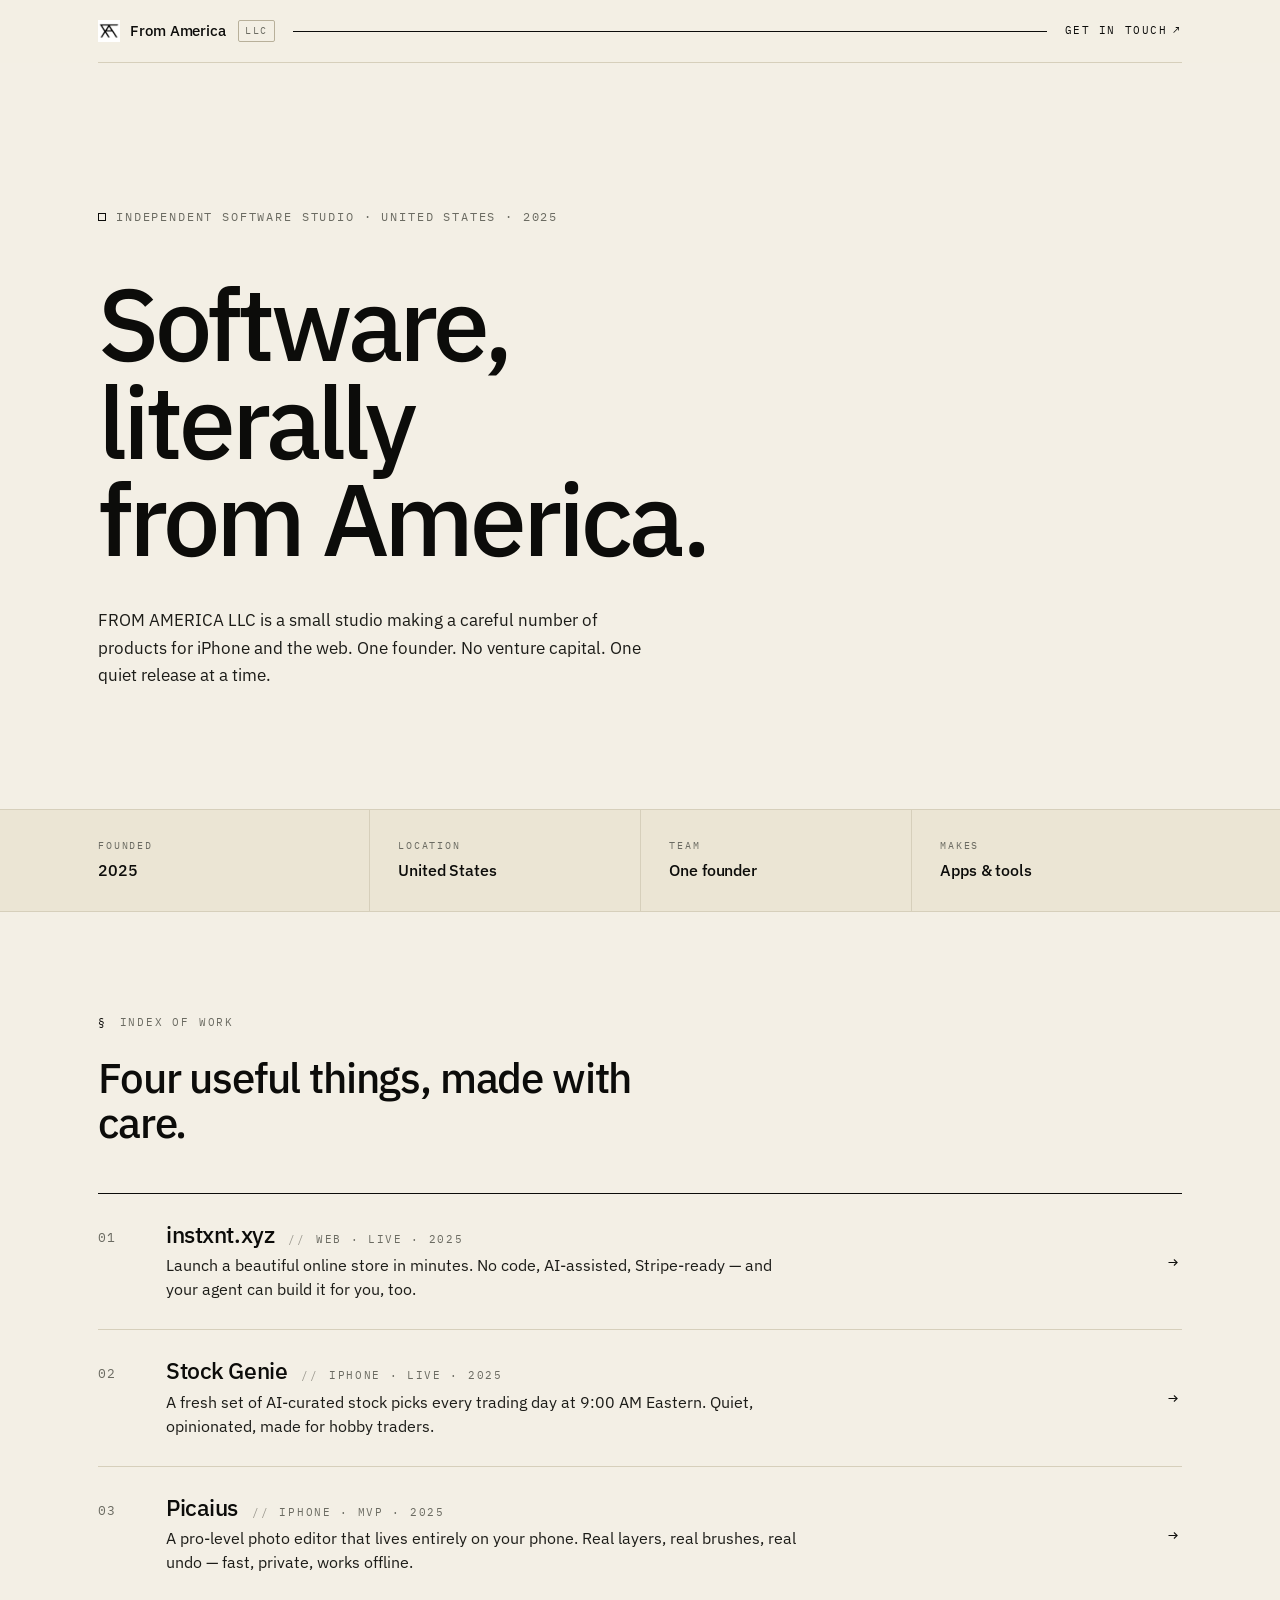
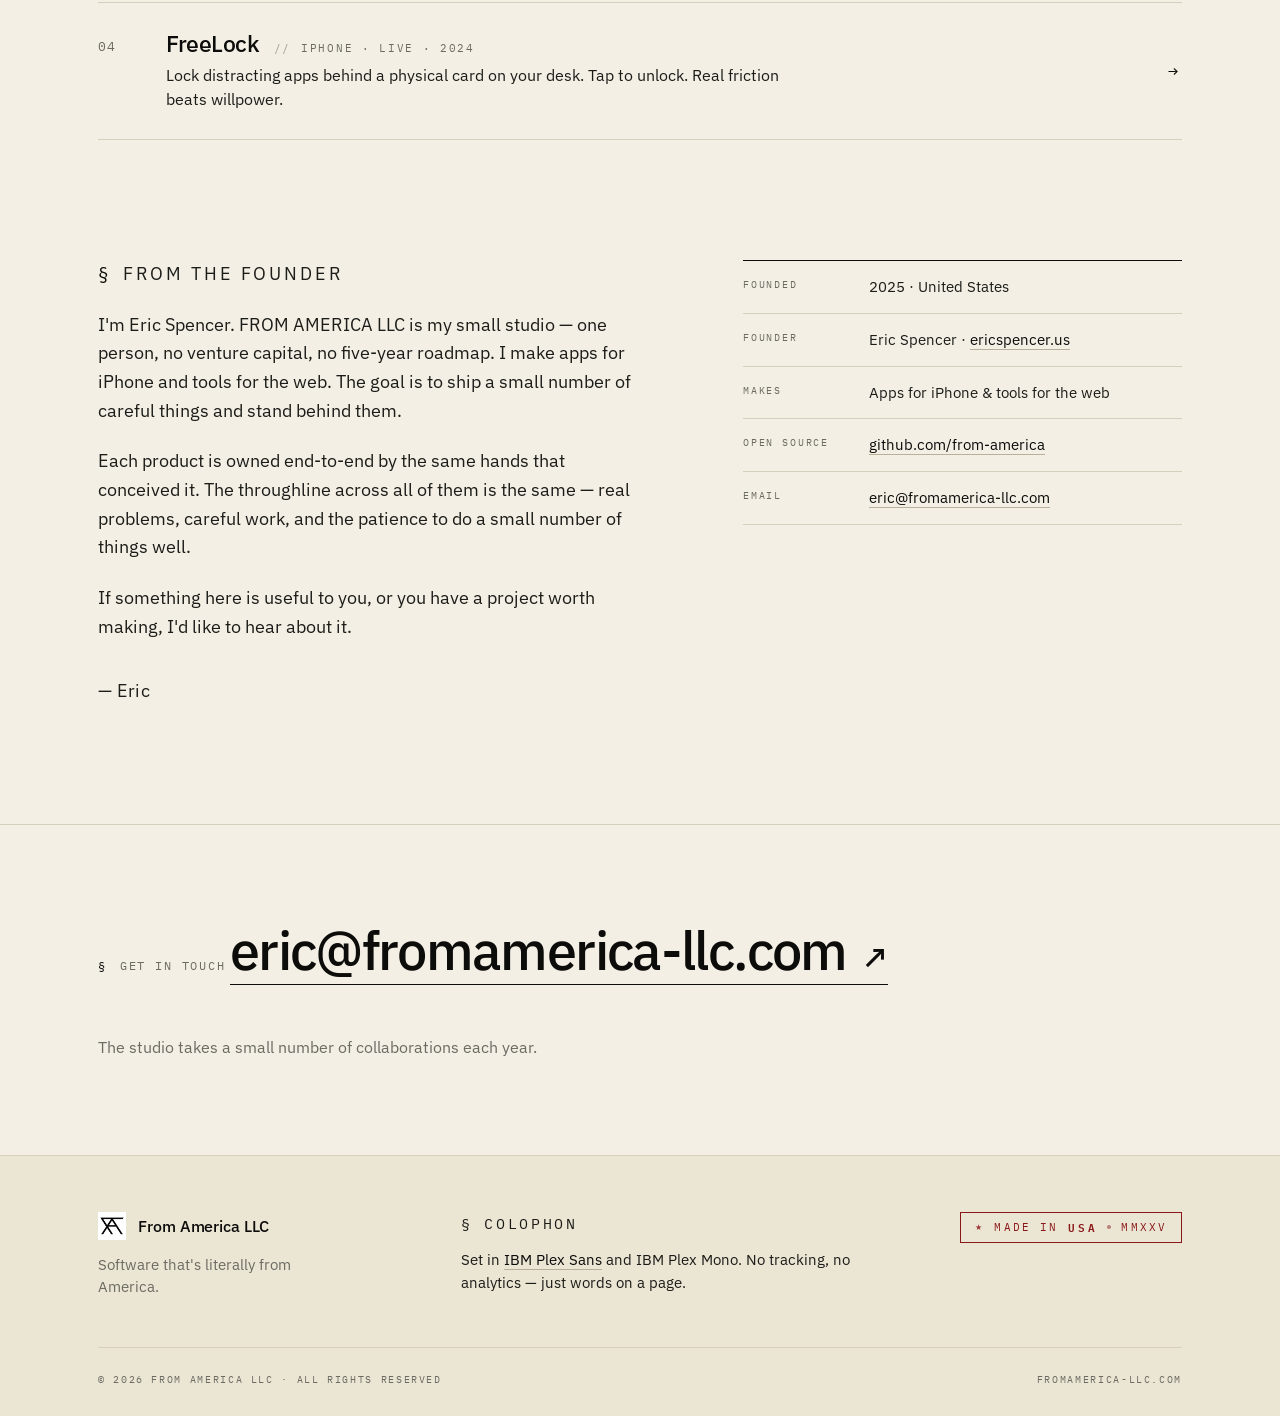
==== commit 8c861ea7: "Revise copy for product voice, drop engineering chrome Rewrite every page to speak from the user's s" ====
--- a/index.html
+++ b/index.html
@@ -3,10 +3,10 @@
 <head>
   <meta charset="UTF-8" />
   <meta name="viewport" content="width=device-width, initial-scale=1.0" />
-  <meta name="description" content="FROM AMERICA LLC — an independent software studio shipping a small number of careful products for iOS and the web." />
+  <meta name="description" content="FROM AMERICA LLC — an independent software studio shipping a small number of careful products for iPhone and the web." />
   <meta name="theme-color" content="#f3efe5" />
   <meta property="og:title" content="FROM AMERICA LLC — Software, literally from America." />
-  <meta property="og:description" content="An independent software studio shipping a small number of careful products for iOS and the web." />
+  <meta property="og:description" content="An independent software studio shipping a small number of careful products for iPhone and the web." />
   <meta property="og:image" content="assets/logo.png" />
   <link rel="icon" type="image/png" href="assets/favicon.png" />
   <link rel="apple-touch-icon" href="assets/favicon.png" />
@@ -48,7 +48,7 @@
           from America.
         </h1>
         <p class="hero-lede">
-          FROM AMERICA LLC is a small studio designing and shipping a careful number of products for iOS and the web. One founder. No venture capital. One quiet release at a time.
+          FROM AMERICA LLC is a small studio making a careful number of products for iPhone and the web. One founder. No venture capital. One quiet release at a time.
         </p>
       </div>
     </section>
@@ -69,8 +69,8 @@
             <dd>One founder</dd>
           </div>
           <div>
-            <dt>Practice</dt>
-            <dd>iOS · Web · APIs</dd>
+            <dt>Makes</dt>
+            <dd>Apps &amp; tools</dd>
           </div>
         </dl>
       </div>
@@ -80,55 +80,55 @@
       <div class="container">
         <header class="index-head">
           <p class="kicker"><span class="kicker-sigil">§</span> Index of work</p>
-          <h2 class="h2">Four useful things, owned end&#8209;to&#8209;end.</h2>
+          <h2 class="h2">Four useful things, made with care.</h2>
         </header>
 
         <ol class="works">
 
           <li class="work">
-            <a class="work-link" href="instxnt.html" aria-label="instxnt.xyz — a visual store builder">
+            <a class="work-link" href="instxnt.html" aria-label="instxnt.xyz — a no-code store builder">
               <span class="work-num">01</span>
               <span class="work-row">
                 <span class="work-name">instxnt.xyz</span>
-                <span class="work-tags">Web · MVP · 2025</span>
-              </span>
-              <span class="work-desc">A visual store builder and API for creators and small businesses. Drag-and-drop, AI-assisted, Stripe-ready.</span>
-              <span class="work-arrow" aria-hidden="true">→</span>
-            </a>
-          </li>
-
-          <li class="work">
-            <a class="work-link" href="stockgenie.html" aria-label="Stock Genie — AI-powered daily stock picks">
+                <span class="work-tags">Web · Live · 2025</span>
+              </span>
+              <span class="work-desc">Launch a beautiful online store in minutes. No code, AI-assisted, Stripe-ready — and your agent can build it for you, too.</span>
+              <span class="work-arrow" aria-hidden="true">→</span>
+            </a>
+          </li>
+
+          <li class="work">
+            <a class="work-link" href="stockgenie.html" aria-label="Stock Genie — daily AI stock picks for iPhone">
               <span class="work-num">02</span>
               <span class="work-row">
                 <span class="work-name">Stock Genie</span>
-                <span class="work-tags">iOS · Live · 2025</span>
-              </span>
-              <span class="work-desc">A fresh set of AI-analyzed stock picks every trading day at 9:00 AM ET. Lightweight, focused, made for hobby traders.</span>
-              <span class="work-arrow" aria-hidden="true">→</span>
-            </a>
-          </li>
-
-          <li class="work">
-            <a class="work-link" href="picaius.html" aria-label="Picaius — an offline-first iOS photo editor">
+                <span class="work-tags">iPhone · Live · 2025</span>
+              </span>
+              <span class="work-desc">A fresh set of AI-curated stock picks every trading day at 9:00 AM Eastern. Quiet, opinionated, made for hobby traders.</span>
+              <span class="work-arrow" aria-hidden="true">→</span>
+            </a>
+          </li>
+
+          <li class="work">
+            <a class="work-link" href="picaius.html" aria-label="Picaius — an offline photo editor for iPhone">
               <span class="work-num">03</span>
               <span class="work-row">
                 <span class="work-name">Picaius</span>
-                <span class="work-tags">iOS · MVP · 2025</span>
-              </span>
-              <span class="work-desc">A fast, layer-based mobile photo editor. GPU-accelerated, runs entirely on-device, with real undo/redo and project files.</span>
-              <span class="work-arrow" aria-hidden="true">→</span>
-            </a>
-          </li>
-
-          <li class="work">
-            <a class="work-link" href="freelock.html" aria-label="FreeLock — focus tool with physical NFC cards">
+                <span class="work-tags">iPhone · MVP · 2025</span>
+              </span>
+              <span class="work-desc">A pro-level photo editor that lives entirely on your phone. Real layers, real brushes, real undo — fast, private, works offline.</span>
+              <span class="work-arrow" aria-hidden="true">→</span>
+            </a>
+          </li>
+
+          <li class="work">
+            <a class="work-link" href="freelock.html" aria-label="FreeLock — a focus tool that locks apps behind a physical card">
               <span class="work-num">04</span>
               <span class="work-row">
                 <span class="work-name">FreeLock</span>
-                <span class="work-tags">iOS · Live · 2024</span>
-              </span>
-              <span class="work-desc">A focus tool that uses physical NFC cards to keep distracting apps locked until you tap your card back to the phone.</span>
+                <span class="work-tags">iPhone · Live · 2024</span>
+              </span>
+              <span class="work-desc">Lock distracting apps behind a physical card on your desk. Tap to unlock. Real friction beats willpower.</span>
               <span class="work-arrow" aria-hidden="true">→</span>
             </a>
           </li>
@@ -142,8 +142,8 @@
         <div class="founder-grid">
           <div class="founder-text">
             <p class="kicker"><span class="kicker-sigil">§</span> From the founder</p>
-            <p>I'm Eric Spencer. FROM AMERICA LLC is my small studio — one person, no venture capital, no five-year roadmap. The work is iOS apps, web tools, and the occasional API. The goal is to ship a small number of careful things and stand behind them.</p>
-            <p>Each product is owned end-to-end: design, engineering, infrastructure, and support, by the same hands that conceived it. The throughline is the same across all of them — real problems, careful craft, and the patience to do a small number of things well.</p>
+            <p>I'm Eric Spencer. FROM AMERICA LLC is my small studio — one person, no venture capital, no five-year roadmap. I make apps for iPhone and tools for the web. The goal is to ship a small number of careful things and stand behind them.</p>
+            <p>Each product is owned end-to-end by the same hands that conceived it. The throughline across all of them is the same — real problems, careful work, and the patience to do a small number of things well.</p>
             <p>If something here is useful to you, or you have a project worth making, I'd like to hear about it.</p>
             <p class="founder-sign">— Eric</p>
           </div>
@@ -158,12 +158,8 @@
               <dd>Eric Spencer · <a href="https://ericspencer.us" target="_blank" rel="noopener">ericspencer.us</a></dd>
             </div>
             <div>
-              <dt>Practice</dt>
-              <dd>Design, engineering &amp; product</dd>
-            </div>
-            <div>
-              <dt>Platforms</dt>
-              <dd>iOS · Web · APIs</dd>
+              <dt>Makes</dt>
+              <dd>Apps for iPhone &amp; tools for the web</dd>
             </div>
             <div>
               <dt>Open source</dt>
@@ -186,7 +182,7 @@
           <span class="ico" aria-hidden="true">↗</span>
         </a>
         <p class="closing-sub">
-          Or visit <a href="https://github.com/from-america" target="_blank" rel="noopener">github.com/from-america</a> &mdash; the studio takes a small number of collaborations each year.
+          The studio takes a small number of collaborations each year.
         </p>
       </div>
     </section>
@@ -207,7 +203,7 @@
 
         <div class="footer-colophon">
           <p class="footer-colophon-title">§ Colophon</p>
-          <p>This page is set in <a href="https://www.ibm.com/plex/" target="_blank" rel="noopener">IBM Plex Sans</a> and IBM Plex Mono, served as static HTML and CSS. No frameworks, no analytics, no trackers. <span style="color:var(--mute-2)">Designed and built in 2025 by the studio.</span></p>
+          <p>Set in <a href="https://www.ibm.com/plex/" target="_blank" rel="noopener">IBM Plex Sans</a> and IBM Plex Mono. No tracking, no analytics — just words on a page.</p>
         </div>
 
         <div class="footer-stamp-wrap" aria-label="Made in the United States of America, 2025">
--- a/assets/styles.css
+++ b/assets/styles.css
@@ -22,9 +22,12 @@
   --max: 1180px;
   --gutter: 24px;
 
-  --t-fast: 160ms;
-  --t-base: 220ms;
-  --ease: cubic-bezier(0.22, 0.61, 0.36, 1);
+  --t-fast: 140ms;
+  --t-base: 200ms;
+  --t-slow: 320ms;
+  --ease: cubic-bezier(0.23, 1, 0.32, 1);
+  --ease-out: cubic-bezier(0.23, 1, 0.32, 1);
+  --ease-in-out: cubic-bezier(0.77, 0, 0.175, 1);
 }
 
 @media (min-width: 768px) {
@@ -121,12 +124,15 @@
   color: var(--ink);
   padding: 4px 0;
   border-bottom: 1px solid transparent;
-  transition: border-color var(--t-fast) ease;
+  transition: border-color var(--t-fast) var(--ease-out), transform var(--t-fast) var(--ease-out);
   flex-shrink: 0;
 }
-.header-action:hover { border-color: var(--ink); }
-.header-action .ico { transition: transform var(--t-fast) ease; }
-.header-action:hover .ico { transform: translate(2px, -2px); }
+.header-action:active { transform: scale(0.97); }
+@media (hover: hover) and (pointer: fine) {
+  .header-action:hover { border-color: var(--ink); }
+  .header-action:hover .ico { transform: translate(2px, -2px); }
+}
+.header-action .ico { transition: transform var(--t-fast) var(--ease-out); }
 
 /* ---------- Hero ---------- */
 .hero {
@@ -272,9 +278,23 @@
 }
 .work {
   border-bottom: 1px solid var(--rule);
-  transition: background var(--t-base) ease;
-}
-.work:hover { background: var(--paper-2); }
+  transition: background-color var(--t-base) var(--ease-out);
+  opacity: 0;
+  transform: translateY(8px);
+  animation: work-enter 480ms var(--ease-out) forwards;
+}
+.work:nth-child(1) { animation-delay: 80ms; }
+.work:nth-child(2) { animation-delay: 140ms; }
+.work:nth-child(3) { animation-delay: 200ms; }
+.work:nth-child(4) { animation-delay: 260ms; }
+@keyframes work-enter {
+  to { opacity: 1; transform: translateY(0); }
+}
+@media (hover: hover) and (pointer: fine) {
+  .work:hover { background: var(--paper-2); }
+  .work:hover .work-arrow { transform: translateX(8px); }
+}
+.work:active { background: var(--paper-3); }
 .work-link {
   display: grid;
   grid-template-columns: 44px minmax(0, 1fr) auto;
@@ -338,10 +358,9 @@
   font-family: var(--mono);
   font-size: 1.05rem;
   color: var(--ink);
-  transition: transform var(--t-base) var(--ease);
+  transition: transform var(--t-base) var(--ease-out);
   padding-right: 4px;
 }
-.work:hover .work-arrow { transform: translateX(8px); }
 
 @media (max-width: 640px) {
   .work-link {
@@ -444,14 +463,17 @@
   color: var(--ink);
   border-bottom: 1px solid var(--ink);
   padding-bottom: 6px;
-  transition: opacity var(--t-fast) ease;
-}
-.closing-link:hover { opacity: 0.72; }
+  transition: opacity var(--t-fast) var(--ease-out), transform var(--t-fast) var(--ease-out);
+}
+.closing-link:active { transform: scale(0.985); }
+@media (hover: hover) and (pointer: fine) {
+  .closing-link:hover { opacity: 0.72; }
+  .closing-link:hover .ico { transform: translate(6px, -6px); }
+}
 .closing-link .ico {
   font-size: 0.62em;
-  transition: transform var(--t-base) var(--ease);
-}
-.closing-link:hover .ico { transform: translate(6px, -6px); }
+  transition: transform var(--t-base) var(--ease-out);
+}
 .closing-sub {
   margin: 32px 0 0;
   font-size: 0.98rem;
@@ -593,9 +615,11 @@
   text-transform: uppercase;
   color: var(--mute);
   margin: 0 0 48px;
-  transition: color var(--t-fast) ease, gap var(--t-fast) ease;
-}
-.sub-back:hover { color: var(--ink); gap: 12px; }
+  transition: color var(--t-fast) var(--ease-out), gap var(--t-fast) var(--ease-out);
+}
+@media (hover: hover) and (pointer: fine) {
+  .sub-back:hover { color: var(--ink); gap: 12px; }
+}
 
 .sub-hero {
   padding-bottom: 64px;
@@ -778,20 +802,35 @@
   letter-spacing: 0.14em;
   text-transform: uppercase;
   cursor: pointer;
-  transition: background var(--t-fast) ease, color var(--t-fast) ease;
-}
-.btn:hover { background: var(--ink); color: var(--paper); }
+  transition:
+    background-color var(--t-fast) var(--ease-out),
+    color var(--t-fast) var(--ease-out),
+    transform var(--t-fast) var(--ease-out);
+}
+.btn:active { transform: scale(0.97); }
+@media (hover: hover) and (pointer: fine) {
+  .btn:hover { background: var(--ink); color: var(--paper); }
+  .btn:hover .ico { transform: translateX(2px); }
+}
 .btn-primary {
   background: var(--ink);
   color: var(--paper);
 }
-.btn-primary:hover { background: var(--paper); color: var(--ink); }
-.btn .ico { transition: transform var(--t-fast) ease; }
-.btn:hover .ico { transform: translateX(2px); }
+@media (hover: hover) and (pointer: fine) {
+  .btn-primary:hover { background: var(--paper); color: var(--ink); }
+}
+.btn .ico { transition: transform var(--t-fast) var(--ease-out); }
+
+/* ---------- Pricing rows (tabular numerals) ---------- */
+.prose .tiers {
+  font-variant-numeric: tabular-nums;
+  font-feature-settings: "tnum";
+}
 
 /* ---------- Reduced motion ---------- */
 @media (prefers-reduced-motion: reduce) {
   .header-rule { animation: none; transform: scaleX(1); }
+  .work { opacity: 1; transform: none; animation: none; }
   *, *::before, *::after {
     transition-duration: 0.01ms !important;
     animation-duration: 0.01ms !important;
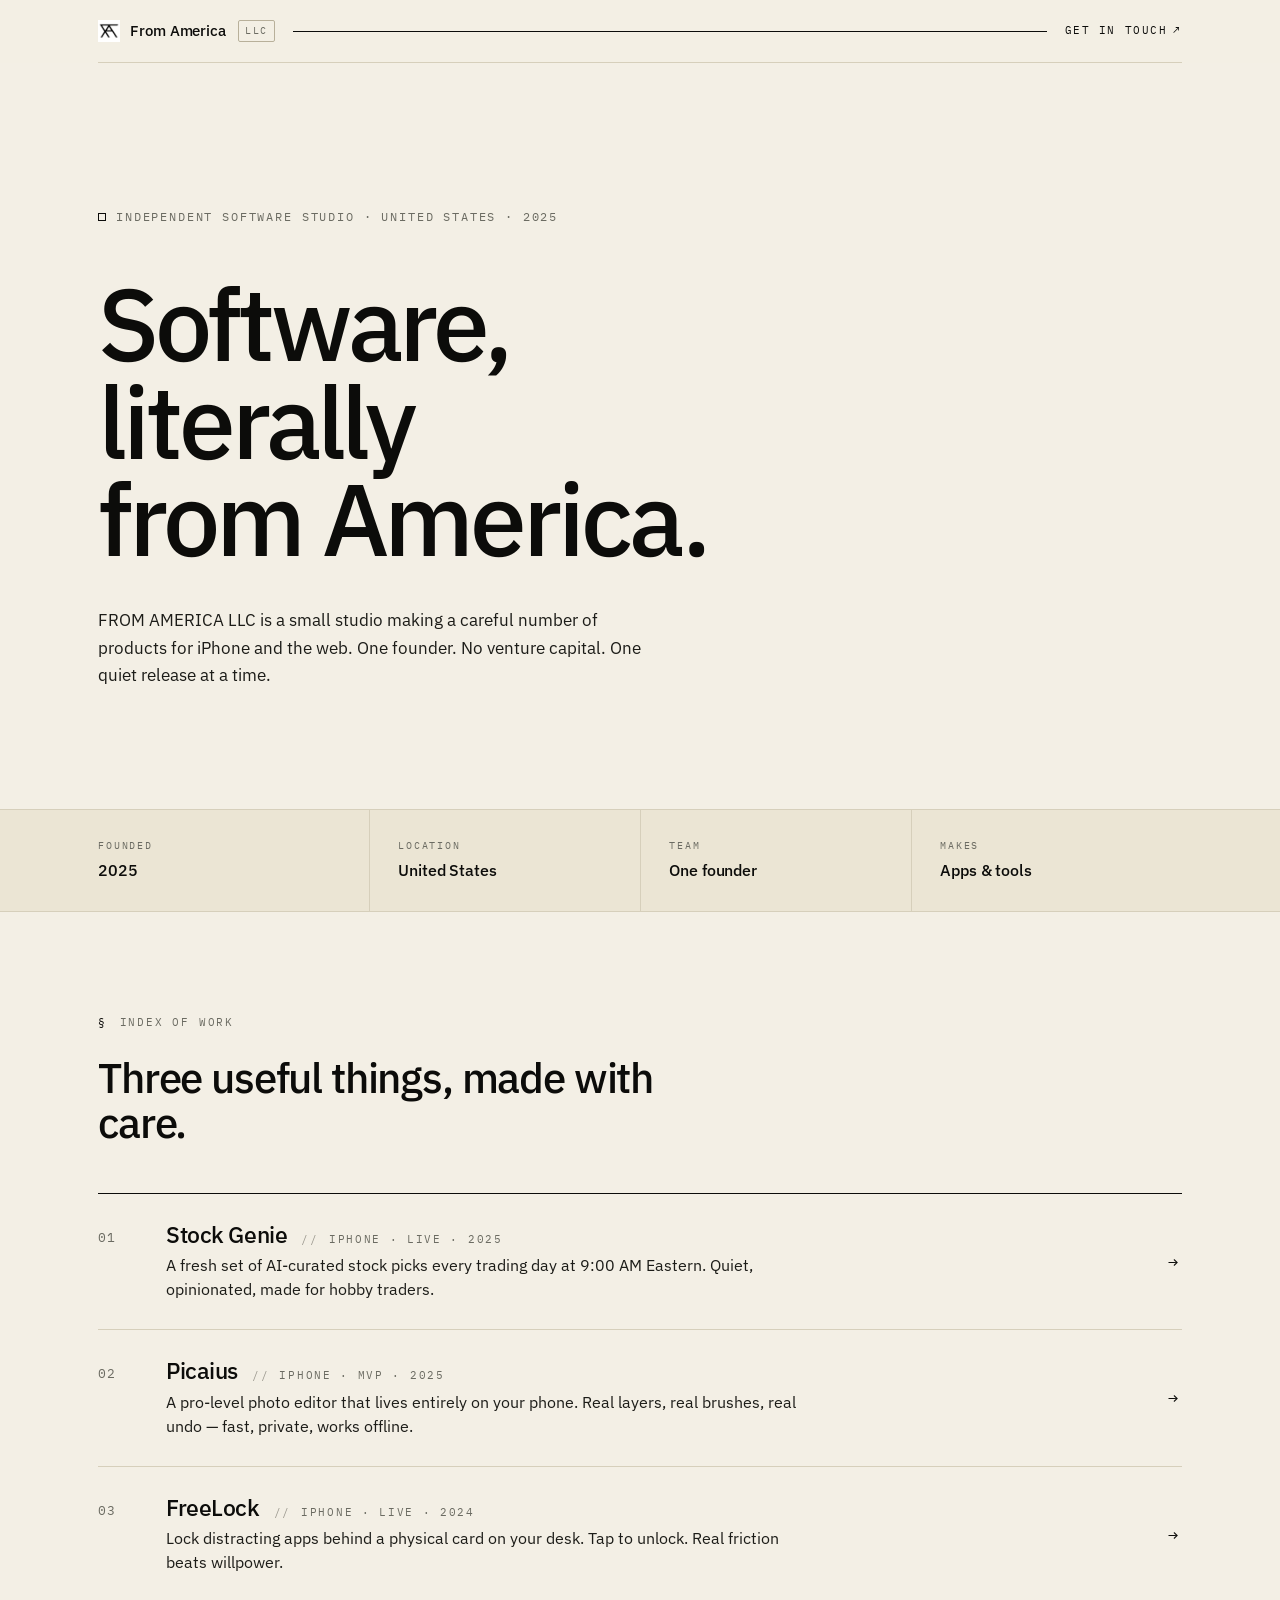
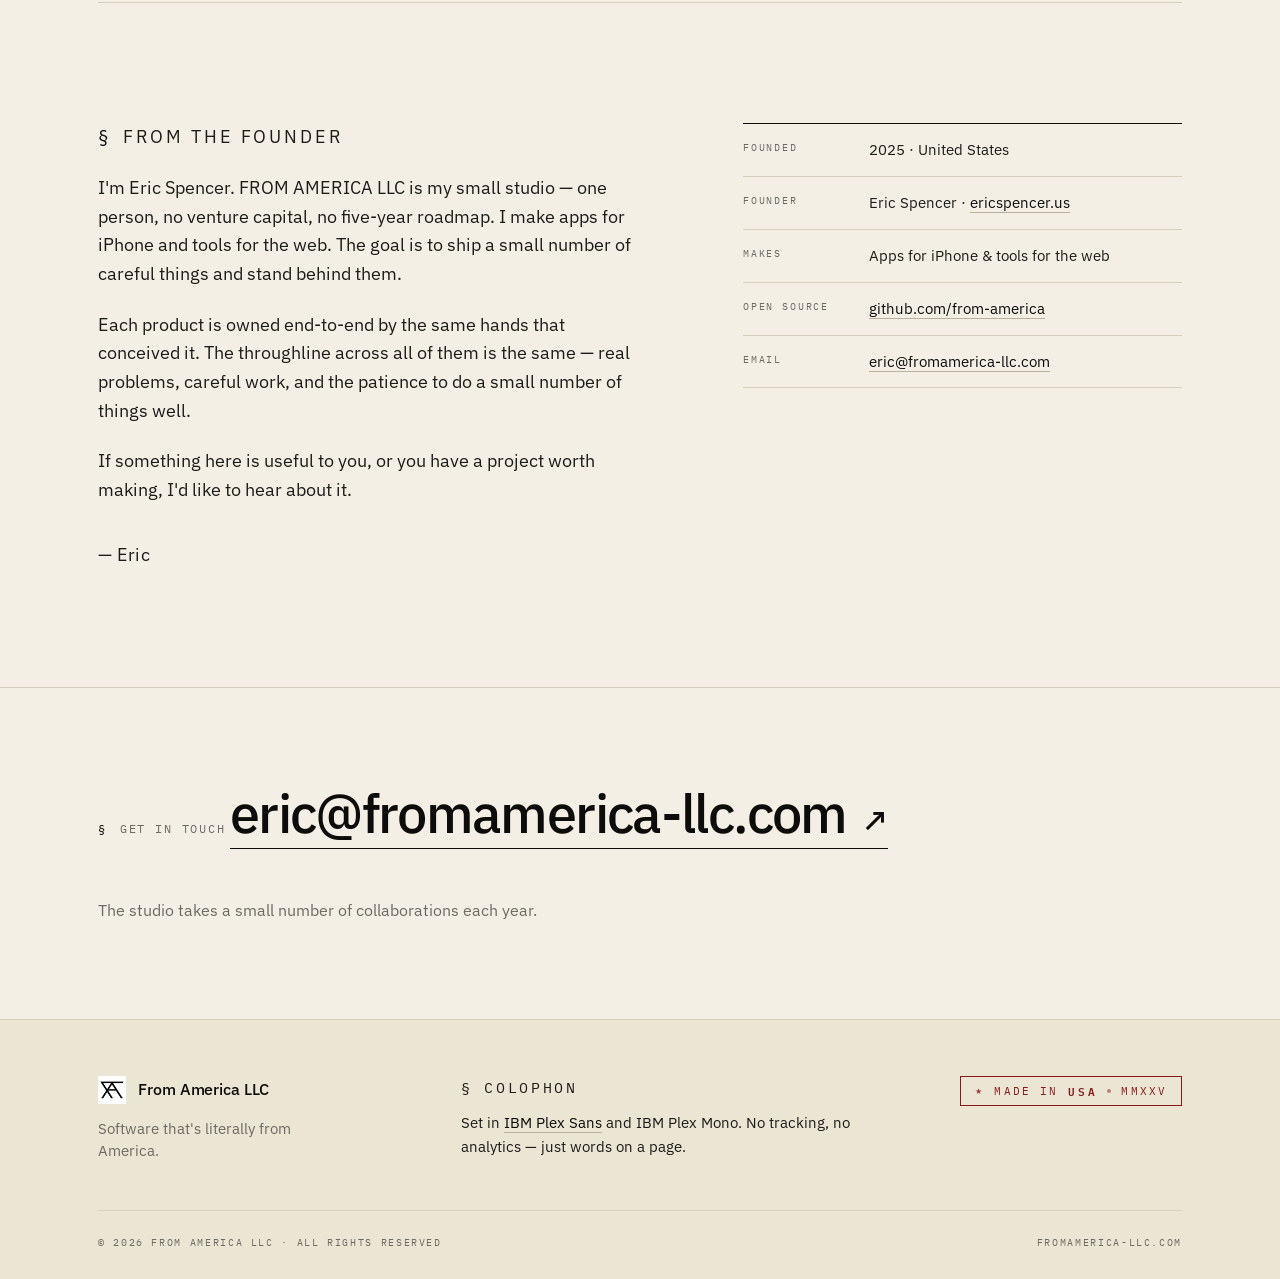
==== commit ba099c9d: "Sunset instxnt.xyz: remove work entry and product page Co-Authored-By: Claude Opus 5 <noreply@anthro" ====
--- a/index.html
+++ b/index.html
@@ -80,26 +80,14 @@
       <div class="container">
         <header class="index-head">
           <p class="kicker"><span class="kicker-sigil">§</span> Index of work</p>
-          <h2 class="h2">Four useful things, made with care.</h2>
+          <h2 class="h2">Three useful things, made with care.</h2>
         </header>
 
         <ol class="works">
-
-          <li class="work">
-            <a class="work-link" href="instxnt.html" aria-label="instxnt.xyz — a no-code store builder">
-              <span class="work-num">01</span>
-              <span class="work-row">
-                <span class="work-name">instxnt.xyz</span>
-                <span class="work-tags">Web · Live · 2025</span>
-              </span>
-              <span class="work-desc">Launch a beautiful online store in minutes. No code, AI-assisted, Stripe-ready — and your agent can build it for you, too.</span>
-              <span class="work-arrow" aria-hidden="true">→</span>
-            </a>
-          </li>
 
           <li class="work">
             <a class="work-link" href="stockgenie.html" aria-label="Stock Genie — daily AI stock picks for iPhone">
-              <span class="work-num">02</span>
+              <span class="work-num">01</span>
               <span class="work-row">
                 <span class="work-name">Stock Genie</span>
                 <span class="work-tags">iPhone · Live · 2025</span>
@@ -111,7 +99,7 @@
 
           <li class="work">
             <a class="work-link" href="picaius.html" aria-label="Picaius — an offline photo editor for iPhone">
-              <span class="work-num">03</span>
+              <span class="work-num">02</span>
               <span class="work-row">
                 <span class="work-name">Picaius</span>
                 <span class="work-tags">iPhone · MVP · 2025</span>
@@ -123,7 +111,7 @@
 
           <li class="work">
             <a class="work-link" href="freelock.html" aria-label="FreeLock — a focus tool that locks apps behind a physical card">
-              <span class="work-num">04</span>
+              <span class="work-num">03</span>
               <span class="work-row">
                 <span class="work-name">FreeLock</span>
                 <span class="work-tags">iPhone · Live · 2024</span>
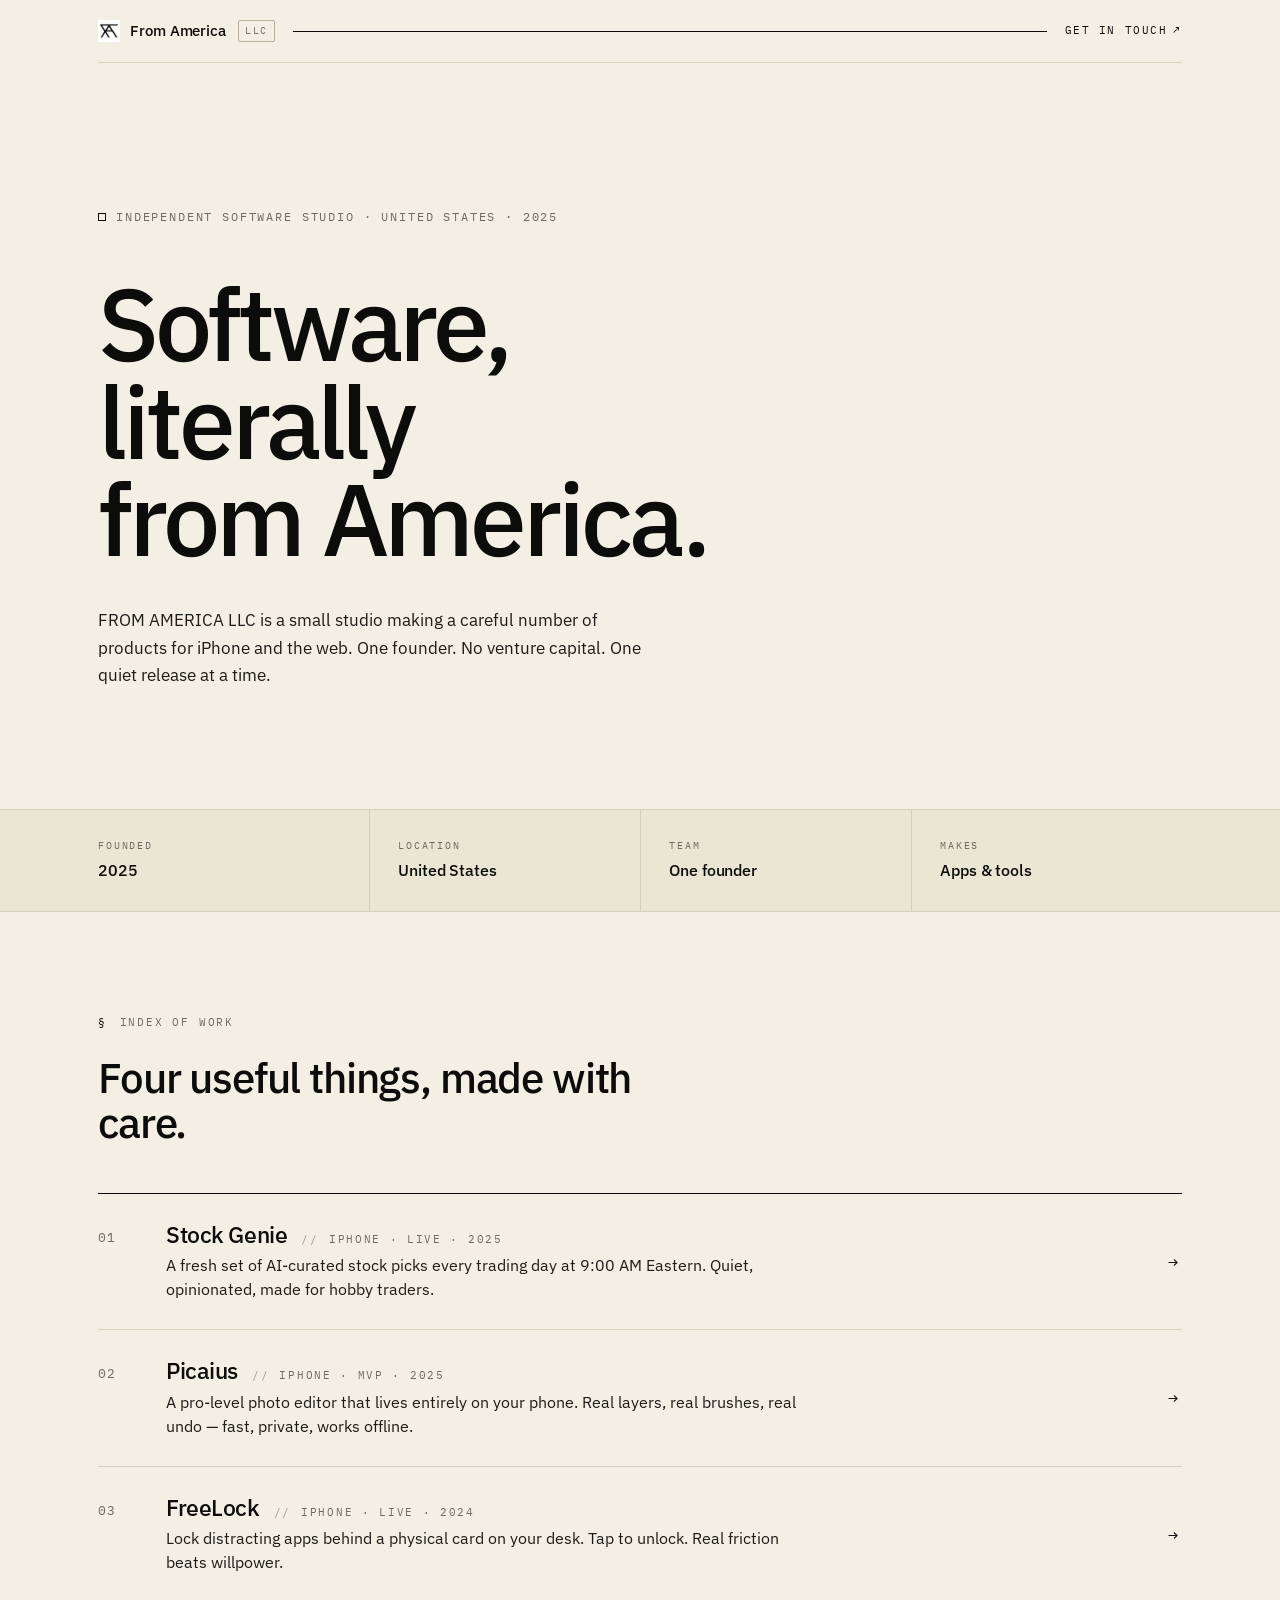
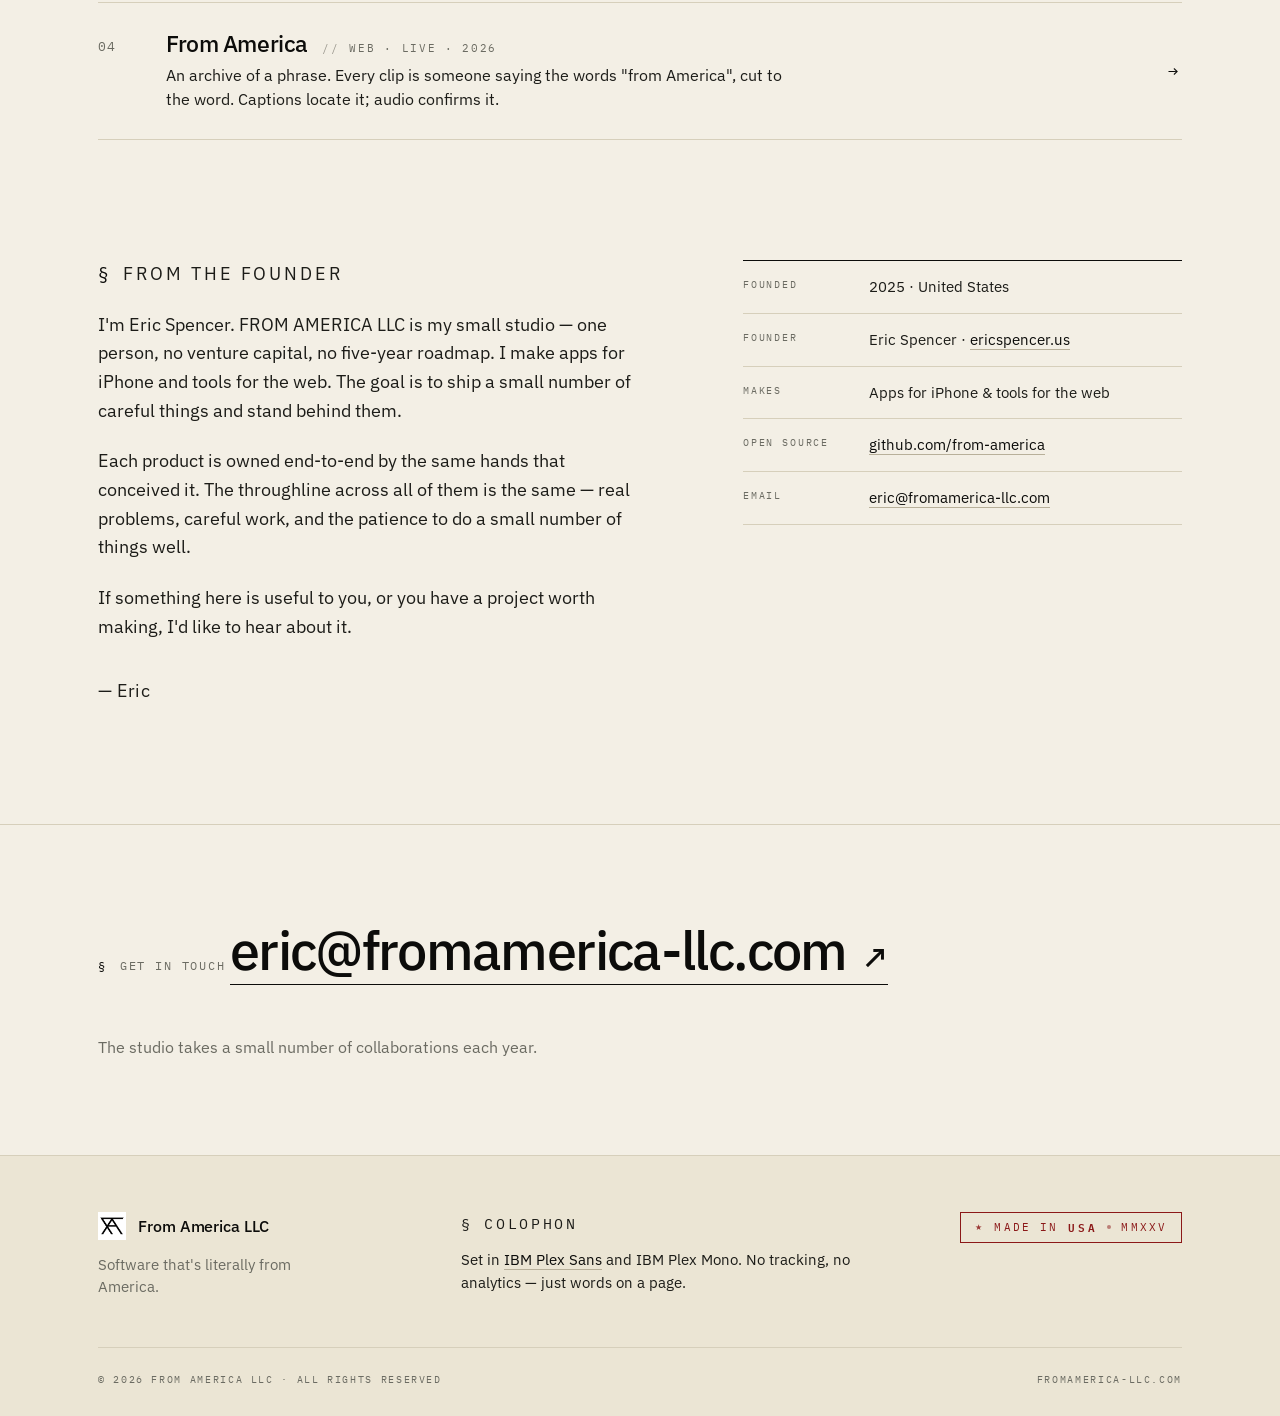
==== commit 3e0ad54b: "Add the From America archive to the index of work" ====
--- a/index.html
+++ b/index.html
@@ -80,7 +80,7 @@
       <div class="container">
         <header class="index-head">
           <p class="kicker"><span class="kicker-sigil">§</span> Index of work</p>
-          <h2 class="h2">Three useful things, made with care.</h2>
+          <h2 class="h2">Four useful things, made with care.</h2>
         </header>
 
         <ol class="works">
@@ -117,6 +117,18 @@
                 <span class="work-tags">iPhone · Live · 2024</span>
               </span>
               <span class="work-desc">Lock distracting apps behind a physical card on your desk. Tap to unlock. Real friction beats willpower.</span>
+              <span class="work-arrow" aria-hidden="true">→</span>
+            </a>
+          </li>
+
+          <li class="work">
+            <a class="work-link" href="https://fromamerica.pages.dev" target="_blank" rel="noopener" aria-label="From America — an archive of every recorded instance of the phrase">
+              <span class="work-num">04</span>
+              <span class="work-row">
+                <span class="work-name">From America</span>
+                <span class="work-tags">Web · Live · 2026</span>
+              </span>
+              <span class="work-desc">An archive of a phrase. Every clip is someone saying the words "from America", cut to the word. Captions locate it; audio confirms it.</span>
               <span class="work-arrow" aria-hidden="true">→</span>
             </a>
           </li>
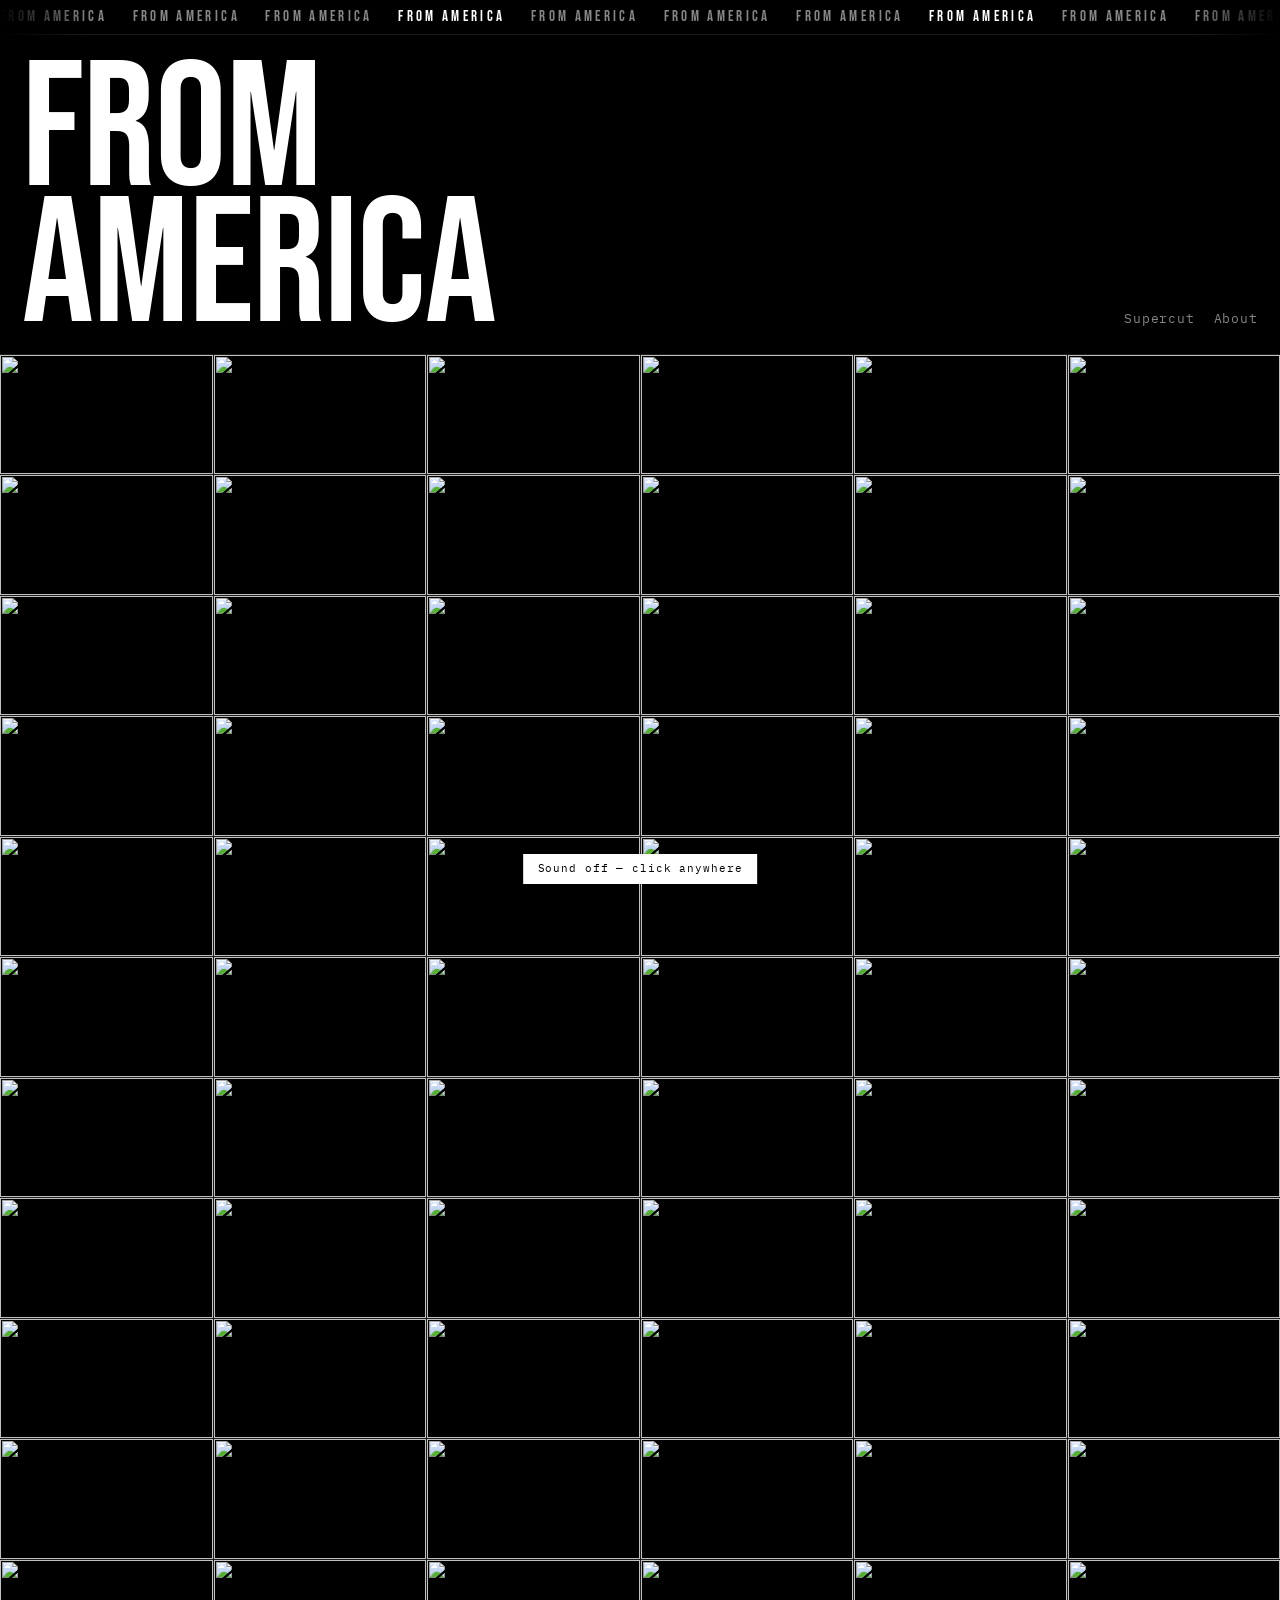
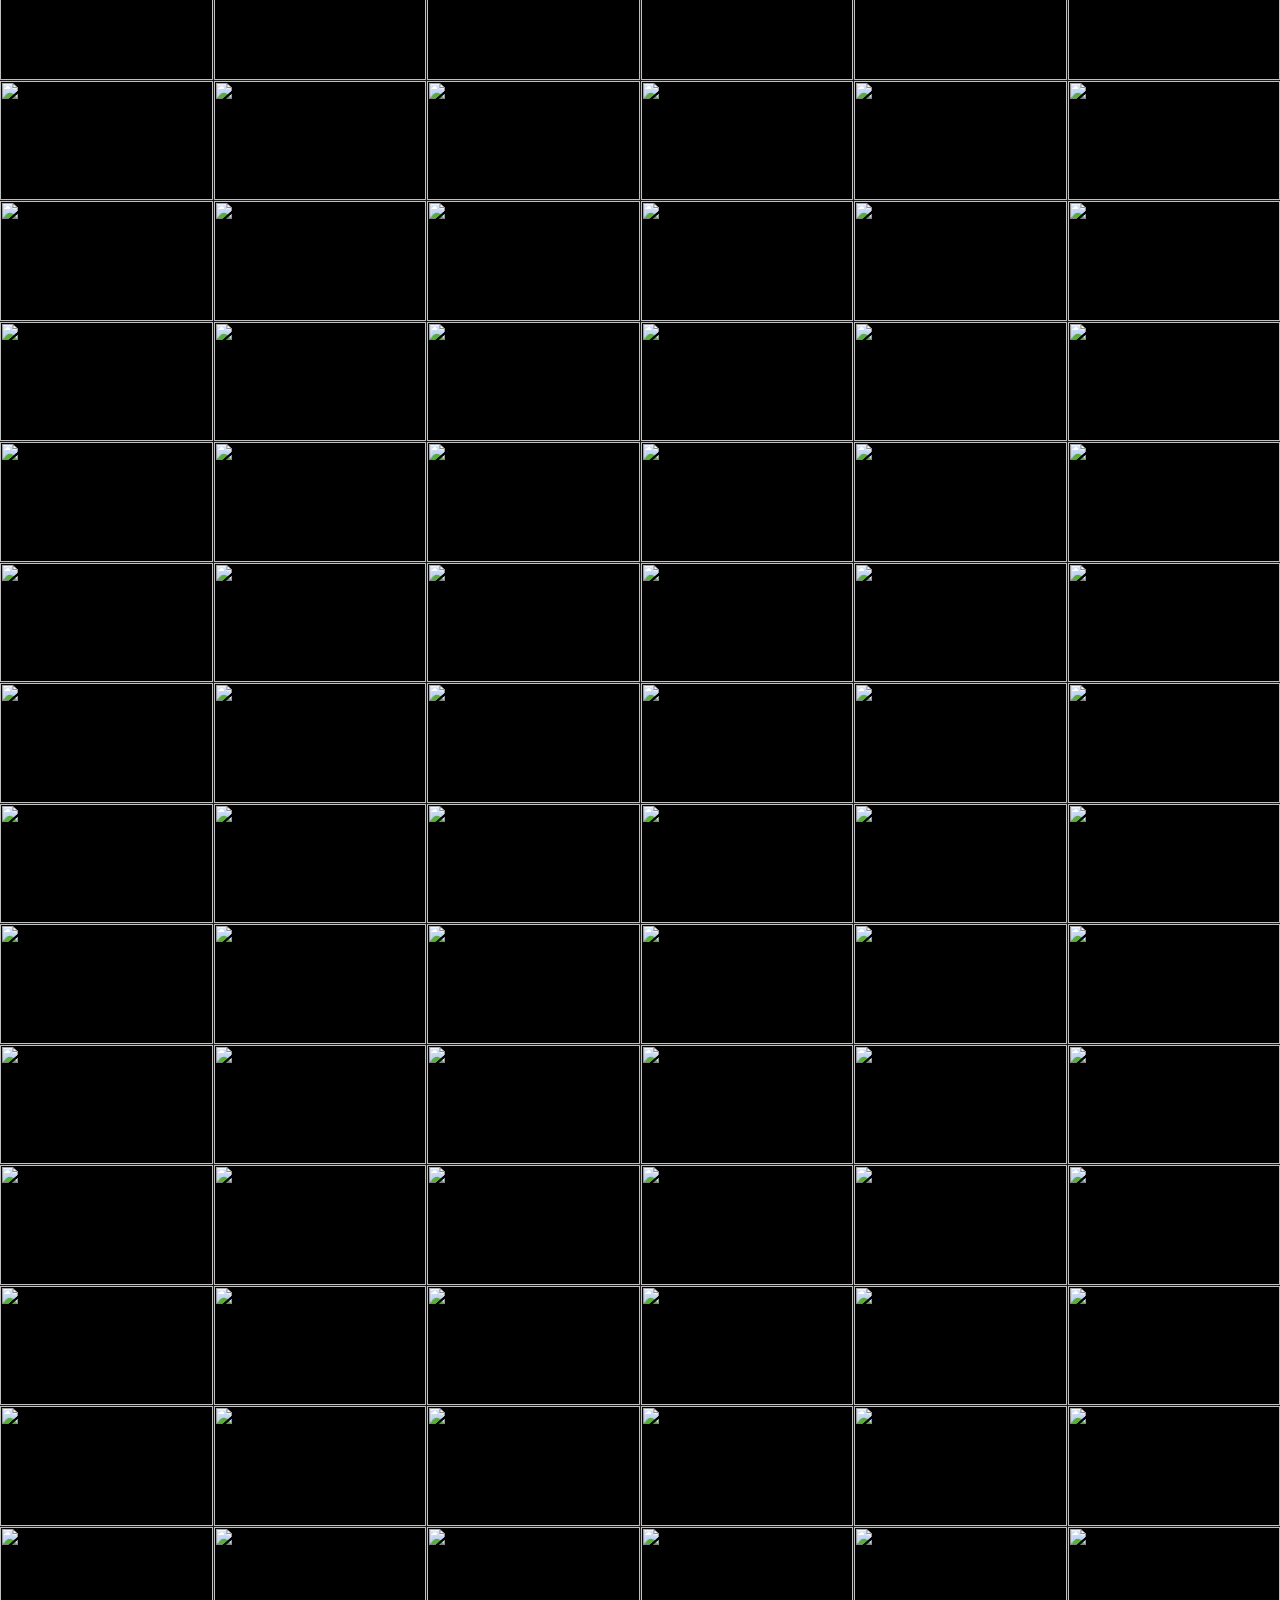
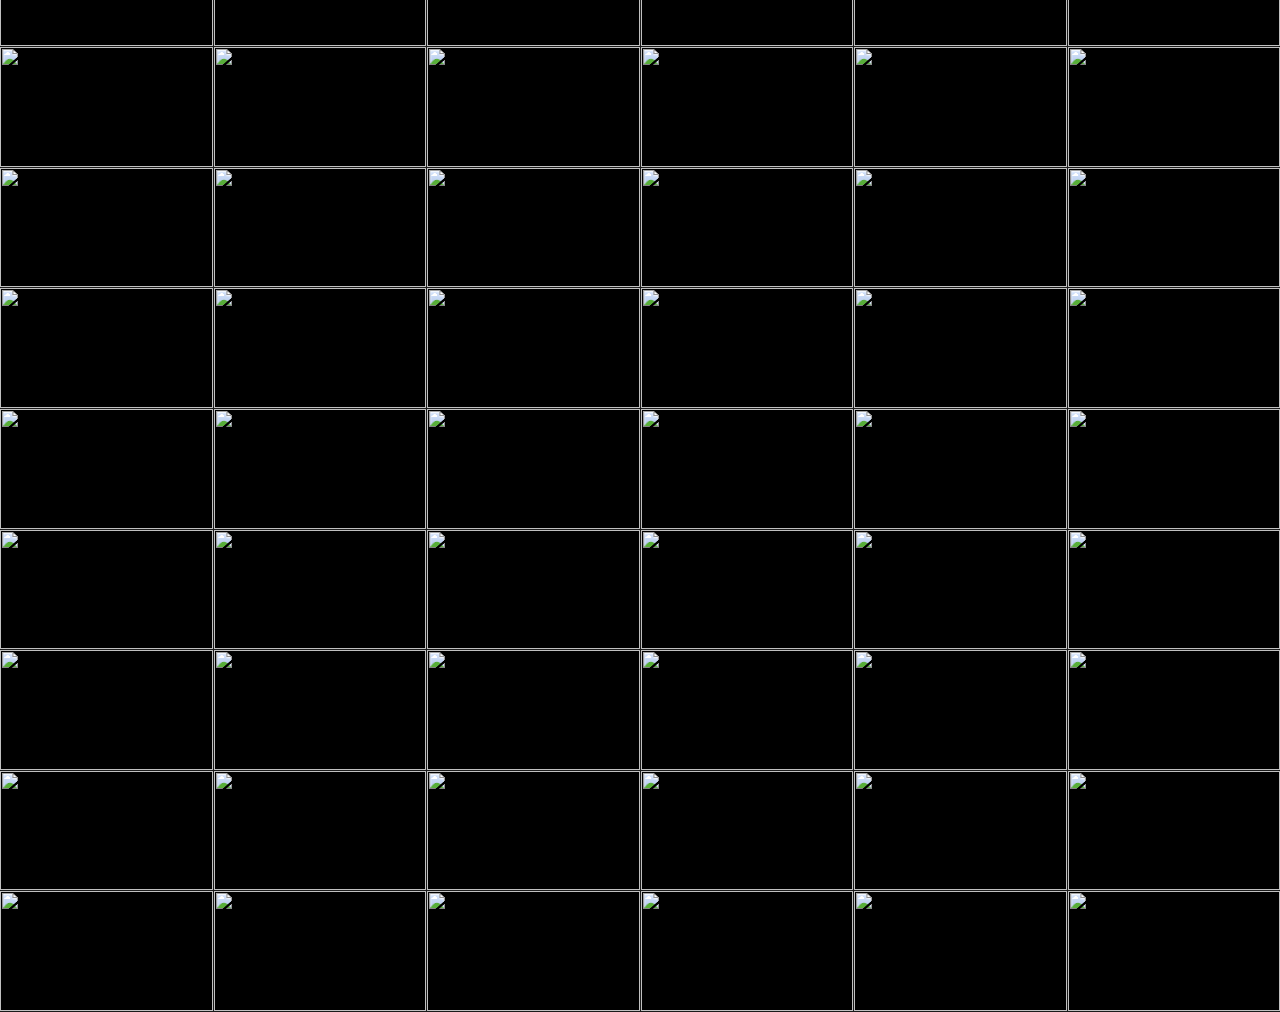
==== commit f3a0123a: "Replace the site with the clip wall The front page is now the archive: every clip is someone saying " ====
--- a/index.html
+++ b/index.html
@@ -1,232 +1,52 @@
 <!DOCTYPE html>
 <html lang="en">
 <head>
-  <meta charset="UTF-8" />
-  <meta name="viewport" content="width=device-width, initial-scale=1.0" />
-  <meta name="description" content="FROM AMERICA LLC — an independent software studio shipping a small number of careful products for iPhone and the web." />
-  <meta name="theme-color" content="#f3efe5" />
-  <meta property="og:title" content="FROM AMERICA LLC — Software, literally from America." />
-  <meta property="og:description" content="An independent software studio shipping a small number of careful products for iPhone and the web." />
-  <meta property="og:image" content="assets/logo.png" />
-  <link rel="icon" type="image/png" href="assets/favicon.png" />
-  <link rel="apple-touch-icon" href="assets/favicon.png" />
-  <title>FROM AMERICA LLC — Software, literally from America.</title>
-  <link rel="preconnect" href="https://fonts.googleapis.com" />
-  <link rel="preconnect" href="https://fonts.gstatic.com" crossorigin />
-  <link href="https://fonts.googleapis.com/css2?family=IBM+Plex+Mono:wght@400;500&family=IBM+Plex+Sans:wght@400;500;600&display=swap" rel="stylesheet" />
-  <link rel="stylesheet" href="assets/styles.css" />
+<meta charset="utf-8">
+<meta name="viewport" content="width=device-width, initial-scale=1">
+<title>From America LLC — Software, literally from America.</title>
+<meta name="description" content="Software, literally from America. An independent studio making apps for iPhone and tools for the web.">
+<link rel="preconnect" href="https://fonts.googleapis.com">
+<link rel="preconnect" href="https://fonts.gstatic.com" crossorigin>
+<link href="https://fonts.googleapis.com/css2?family=Bebas+Neue&family=IBM+Plex+Mono:wght@400;500;600&display=swap" rel="stylesheet">
+<link rel="stylesheet" href="style.css">
 </head>
 <body>
-  <header class="site-header">
-    <div class="container">
-      <div class="header-inner">
-        <a class="header-mark" href="#top" aria-label="From America LLC, home">
-          <img src="assets/logo.png" alt="" class="header-logo" />
-          <span class="header-name">From America</span>
-          <span class="header-suffix">LLC</span>
-        </a>
-        <span class="header-rule" aria-hidden="true"></span>
-        <a class="header-action" href="mailto:eric@fromamerica-llc.com">
-          Get in touch
-          <span class="ico" aria-hidden="true">↗</span>
-        </a>
-      </div>
+
+<header class="masthead">
+  <div class="ticker" aria-hidden="true"><div class="ticker__track" id="ticker"></div></div>
+
+  <div class="masthead__body">
+    <h1 class="wordmark">FROM<span class="wordmark__br"></span>AMERICA</h1>
+    <nav class="masthead__nav">
+      <button class="link" id="play-all" type="button">Supercut</button>
+      <a class="link" href="./about.html">About</a>
+    </nav>
+  </div>
+</header>
+
+<main class="wall" id="wall" aria-label="Clips"></main>
+
+<div class="sentinel" id="sentinel" aria-hidden="true"></div>
+
+<p class="empty" id="empty" hidden>Nothing here yet.</p>
+
+<button class="sound" id="sound" type="button" hidden>Sound off &mdash; click anywhere</button>
+
+<div class="theater" id="theater" hidden role="dialog" aria-modal="true" aria-label="Player">
+  <button class="theater__close" id="theater-close" type="button" aria-label="Close">Close</button>
+  <video id="theater-video" playsinline></video>
+  <div class="theater__meta">
+    <p class="theater__said" id="theater-said"></p>
+    <p class="theater__src" id="theater-src"></p>
+    <div class="theater__nav">
+      <button id="theater-prev" type="button">Prev</button>
+      <button id="theater-pause" type="button">Pause</button>
+      <button id="theater-next" type="button">Next</button>
+      <a id="theater-link" href="#" target="_blank" rel="noopener">Source</a>
     </div>
-  </header>
+  </div>
+</div>
 
-  <main id="top">
-
-    <section class="hero">
-      <div class="container">
-        <p class="hero-kicker">
-          <span class="kicker-mark" aria-hidden="true"></span>
-          Independent software studio · United States · 2025
-        </p>
-        <h1 class="hero-statement">
-          Software,<br />
-          literally<br />
-          from America.
-        </h1>
-        <p class="hero-lede">
-          FROM AMERICA LLC is a small studio making a careful number of products for iPhone and the web. One founder. No venture capital. One quiet release at a time.
-        </p>
-      </div>
-    </section>
-
-    <section class="meta-strip" aria-label="Studio at a glance">
-      <div class="container">
-        <dl class="meta-grid">
-          <div>
-            <dt>Founded</dt>
-            <dd>2025</dd>
-          </div>
-          <div>
-            <dt>Location</dt>
-            <dd>United States</dd>
-          </div>
-          <div>
-            <dt>Team</dt>
-            <dd>One founder</dd>
-          </div>
-          <div>
-            <dt>Makes</dt>
-            <dd>Apps &amp; tools</dd>
-          </div>
-        </dl>
-      </div>
-    </section>
-
-    <section class="index" id="work">
-      <div class="container">
-        <header class="index-head">
-          <p class="kicker"><span class="kicker-sigil">§</span> Index of work</p>
-          <h2 class="h2">Four useful things, made with care.</h2>
-        </header>
-
-        <ol class="works">
-
-          <li class="work">
-            <a class="work-link" href="stockgenie.html" aria-label="Stock Genie — daily AI stock picks for iPhone">
-              <span class="work-num">01</span>
-              <span class="work-row">
-                <span class="work-name">Stock Genie</span>
-                <span class="work-tags">iPhone · Live · 2025</span>
-              </span>
-              <span class="work-desc">A fresh set of AI-curated stock picks every trading day at 9:00 AM Eastern. Quiet, opinionated, made for hobby traders.</span>
-              <span class="work-arrow" aria-hidden="true">→</span>
-            </a>
-          </li>
-
-          <li class="work">
-            <a class="work-link" href="picaius.html" aria-label="Picaius — an offline photo editor for iPhone">
-              <span class="work-num">02</span>
-              <span class="work-row">
-                <span class="work-name">Picaius</span>
-                <span class="work-tags">iPhone · MVP · 2025</span>
-              </span>
-              <span class="work-desc">A pro-level photo editor that lives entirely on your phone. Real layers, real brushes, real undo — fast, private, works offline.</span>
-              <span class="work-arrow" aria-hidden="true">→</span>
-            </a>
-          </li>
-
-          <li class="work">
-            <a class="work-link" href="freelock.html" aria-label="FreeLock — a focus tool that locks apps behind a physical card">
-              <span class="work-num">03</span>
-              <span class="work-row">
-                <span class="work-name">FreeLock</span>
-                <span class="work-tags">iPhone · Live · 2024</span>
-              </span>
-              <span class="work-desc">Lock distracting apps behind a physical card on your desk. Tap to unlock. Real friction beats willpower.</span>
-              <span class="work-arrow" aria-hidden="true">→</span>
-            </a>
-          </li>
-
-          <li class="work">
-            <a class="work-link" href="https://fromamerica.pages.dev" target="_blank" rel="noopener" aria-label="From America — an archive of every recorded instance of the phrase">
-              <span class="work-num">04</span>
-              <span class="work-row">
-                <span class="work-name">From America</span>
-                <span class="work-tags">Web · Live · 2026</span>
-              </span>
-              <span class="work-desc">An archive of a phrase. Every clip is someone saying the words "from America", cut to the word. Captions locate it; audio confirms it.</span>
-              <span class="work-arrow" aria-hidden="true">→</span>
-            </a>
-          </li>
-
-        </ol>
-      </div>
-    </section>
-
-    <section class="founder" id="about">
-      <div class="container">
-        <div class="founder-grid">
-          <div class="founder-text">
-            <p class="kicker"><span class="kicker-sigil">§</span> From the founder</p>
-            <p>I'm Eric Spencer. FROM AMERICA LLC is my small studio — one person, no venture capital, no five-year roadmap. I make apps for iPhone and tools for the web. The goal is to ship a small number of careful things and stand behind them.</p>
-            <p>Each product is owned end-to-end by the same hands that conceived it. The throughline across all of them is the same — real problems, careful work, and the patience to do a small number of things well.</p>
-            <p>If something here is useful to you, or you have a project worth making, I'd like to hear about it.</p>
-            <p class="founder-sign">— Eric</p>
-          </div>
-
-          <dl class="founder-register">
-            <div>
-              <dt>Founded</dt>
-              <dd>2025 · United States</dd>
-            </div>
-            <div>
-              <dt>Founder</dt>
-              <dd>Eric Spencer · <a href="https://ericspencer.us" target="_blank" rel="noopener">ericspencer.us</a></dd>
-            </div>
-            <div>
-              <dt>Makes</dt>
-              <dd>Apps for iPhone &amp; tools for the web</dd>
-            </div>
-            <div>
-              <dt>Open source</dt>
-              <dd><a href="https://github.com/from-america" target="_blank" rel="noopener">github.com/from-america</a></dd>
-            </div>
-            <div>
-              <dt>Email</dt>
-              <dd><a href="mailto:eric@fromamerica-llc.com">eric@fromamerica-llc.com</a></dd>
-            </div>
-          </dl>
-        </div>
-      </div>
-    </section>
-
-    <section class="closing" id="contact">
-      <div class="container">
-        <p class="closing-kicker"><span class="kicker-sigil">§</span> Get in touch</p>
-        <a class="closing-link" href="mailto:eric@fromamerica-llc.com">
-          eric@fromamerica-llc.com
-          <span class="ico" aria-hidden="true">↗</span>
-        </a>
-        <p class="closing-sub">
-          The studio takes a small number of collaborations each year.
-        </p>
-      </div>
-    </section>
-
-  </main>
-
-  <footer class="site-footer">
-    <div class="container">
-      <div class="footer-inner">
-
-        <div class="footer-mark">
-          <div class="footer-mark-row">
-            <img src="assets/logo.png" alt="" class="footer-logo" />
-            <span class="footer-mark-name">From America LLC</span>
-          </div>
-          <p class="footer-tagline">Software that's literally from America.</p>
-        </div>
-
-        <div class="footer-colophon">
-          <p class="footer-colophon-title">§ Colophon</p>
-          <p>Set in <a href="https://www.ibm.com/plex/" target="_blank" rel="noopener">IBM Plex Sans</a> and IBM Plex Mono. No tracking, no analytics — just words on a page.</p>
-        </div>
-
-        <div class="footer-stamp-wrap" aria-label="Made in the United States of America, 2025">
-          <span class="stamp">
-            <span class="stamp-star" aria-hidden="true">★</span>
-            <span>Made in</span>
-            <span class="stamp-strong">USA</span>
-            <span class="stamp-divider" aria-hidden="true"></span>
-            <span>MMXXV</span>
-          </span>
-        </div>
-
-      </div>
-
-      <div class="footer-meta">
-        <span>© <span id="year"></span> From America LLC · All rights reserved</span>
-        <span>fromamerica-llc.com</span>
-      </div>
-    </div>
-  </footer>
-
-  <script>
-    document.getElementById('year').textContent = new Date().getFullYear();
-  </script>
+<script src="app.js"></script>
 </body>
 </html>
--- a/style.css
+++ b/style.css
@@ -0,0 +1,479 @@
+/* FROM AMERICA LLC — white and black, nothing else.
+   The clips are the only colour on the page. */
+
+:root {
+  --black: oklch(0 0 0);
+  --white: oklch(1 0 0);
+  --dim: oklch(0.62 0 0);
+  --hair: oklch(0.22 0 0);
+
+  --font-display: "Bebas Neue", "Haettenschweiler", "Impact", sans-serif;
+  --font-body: "IBM Plex Mono", ui-monospace, "SF Mono", monospace;
+  --ease: cubic-bezier(0.16, 1, 0.3, 1);
+}
+
+*, *::before, *::after { box-sizing: border-box; }
+
+html { -webkit-text-size-adjust: 100%; }
+
+body {
+  margin: 0;
+  background: var(--black);
+  color: var(--white);
+  font-family: var(--font-body);
+  font-size: 0.8125rem;
+  line-height: 1.6;
+}
+
+body.is-locked { overflow: hidden; }
+
+::selection { background: var(--white); color: var(--black); }
+
+:where(a, button, video, [tabindex]):focus-visible {
+  outline: 2px solid var(--white);
+  outline-offset: -2px;
+}
+
+/* A compact bar for pages that are not the wall. */
+
+.bar {
+  position: sticky;
+  top: 0;
+  z-index: 30;
+  display: flex;
+  align-items: baseline;
+  justify-content: space-between;
+  gap: 1rem;
+  padding: 0.55rem clamp(0.75rem, 2vw, 1.4rem);
+  background: color-mix(in oklch, var(--black) 88%, transparent);
+  border-bottom: 1px solid var(--hair);
+}
+
+.mark {
+  font-family: var(--font-display);
+  font-size: 1.35rem;
+  letter-spacing: 0.14em;
+  text-transform: uppercase;
+  color: var(--white);
+  text-decoration: none;
+}
+
+.bar__nav { display: flex; gap: 1.1rem; align-items: baseline; }
+
+/* --------------------------------------------------------------- masthead */
+
+.masthead { border-bottom: 1px solid var(--hair); }
+
+.ticker {
+  overflow: hidden;
+  border-bottom: 1px solid var(--hair);
+  padding-block: 0.3rem;
+  mask-image: linear-gradient(90deg, transparent, #000 7%, #000 93%, transparent);
+}
+
+.ticker__track {
+  display: flex;
+  gap: 1.6rem;
+  width: max-content;
+  animation: drift 46s linear infinite;
+  font-family: var(--font-display);
+  font-size: 0.95rem;
+  letter-spacing: 0.22em;
+  color: var(--dim);
+  white-space: nowrap;
+}
+
+.ticker__track span { flex: none; }
+.ticker__track span:nth-child(4n) { color: var(--white); }
+
+@keyframes drift { to { transform: translate3d(-50%, 0, 0); } }
+
+.masthead__body {
+  display: flex;
+  flex-wrap: wrap;
+  align-items: flex-end;
+  justify-content: space-between;
+  gap: 1rem 2rem;
+  padding: clamp(0.9rem, 2.5vw, 1.8rem) clamp(0.75rem, 2vw, 1.4rem) clamp(0.7rem, 1.6vw, 1.1rem);
+}
+
+.wordmark {
+  margin: 0;
+  font-family: var(--font-display);
+  font-weight: 400;
+  font-size: clamp(3.4rem, 14vw, 13rem);
+  line-height: 0.76;
+  letter-spacing: -0.005em;
+  text-transform: uppercase;
+  color: var(--white);
+}
+
+.wordmark__br { display: block; }
+
+.masthead__nav { display: flex; gap: 1.2rem; align-items: baseline; padding-bottom: 0.4rem; }
+
+.link {
+  font: inherit;
+  letter-spacing: 0.06em;
+  color: var(--dim);
+  background: none;
+  border: 0;
+  padding: 0;
+  cursor: pointer;
+  text-decoration: none;
+  transition: color 140ms var(--ease);
+}
+
+.link:hover { color: var(--white); }
+
+/* ------------------------------------------------------------------- wall */
+
+.wall {
+  display: grid;
+  grid-template-columns: repeat(auto-fill, minmax(min(13rem, 50vw), 1fr));
+  gap: 1px;
+  background: var(--hair);
+}
+
+.tile {
+  position: relative;
+  aspect-ratio: 16 / 9;
+  background: var(--black);
+  border: 0;
+  padding: 0;
+  margin: 0;
+  overflow: hidden;
+  cursor: pointer;
+  display: block;
+  color: inherit;
+  font: inherit;
+}
+
+.tile img, .tile video {
+  position: absolute;
+  inset: 0;
+  width: 100%;
+  height: 100%;
+  object-fit: cover;
+  display: block;
+}
+
+.tile video { opacity: 0; transition: opacity 200ms linear; }
+.tile.is-live .tile__preview { opacity: 1; }
+.tile.is-loud .tile__loud { opacity: 1; z-index: 1; }
+
+/* The mark sits over the clip on hover: the wall is the company's front page,
+   so touching any frame of it should say whose it is. */
+.tile__logo {
+  position: absolute;
+  inset: 0;
+  z-index: 3;
+  display: grid;
+  place-content: center;
+  padding: 0.6rem;
+  font-family: var(--font-display);
+  font-size: clamp(1.1rem, 2.4vw, 1.75rem);
+  letter-spacing: 0.16em;
+  line-height: 1;
+  text-align: center;
+  text-transform: uppercase;
+  color: var(--white);
+  background: color-mix(in oklch, var(--black) 42%, transparent);
+  opacity: 0;
+  transform: scale(1.04);
+  transition: opacity 180ms var(--ease), transform 260ms var(--ease);
+  pointer-events: none;
+}
+
+.tile:hover .tile__logo,
+.tile:focus-visible .tile__logo { opacity: 1; transform: none; }
+
+.tile__meta {
+  position: absolute;
+  inset: auto 0 0 0;
+  z-index: 4;
+  padding: 1.4rem 0.5rem 0.4rem;
+  font-size: 0.625rem;
+  letter-spacing: 0.04em;
+  line-height: 1.3;
+  color: var(--white);
+  text-align: left;
+  background: linear-gradient(to top, color-mix(in oklch, var(--black) 88%, transparent), transparent);
+  opacity: 0;
+  transition: opacity 160ms var(--ease);
+  pointer-events: none;
+
+  display: -webkit-box;
+  -webkit-line-clamp: 2;
+  line-clamp: 2;
+  -webkit-box-orient: vertical;
+  overflow: hidden;
+}
+
+.tile:hover .tile__meta,
+.tile:focus-visible .tile__meta { opacity: 1; }
+
+.tile:hover { outline: 2px solid var(--white); outline-offset: -2px; z-index: 5; }
+
+.sentinel { height: 1px; }
+
+.empty { padding: 4rem 1.5rem; text-align: center; color: var(--dim); }
+
+/* Autoplay policy means hover audio cannot work before the first gesture.
+   Say so, quietly, instead of appearing broken. */
+.sound {
+  position: fixed;
+  left: 50%;
+  bottom: 1rem;
+  transform: translateX(-50%);
+  z-index: 40;
+  font: inherit;
+  font-size: 0.6875rem;
+  letter-spacing: 0.08em;
+  color: var(--black);
+  background: var(--white);
+  border: 0;
+  border-radius: 0;
+  padding: 0.4rem 0.9rem;
+  cursor: pointer;
+}
+
+.sound[hidden] { display: none; }
+
+/* ----------------------------------------------------------------- theater */
+
+.theater {
+  position: fixed;
+  inset: 0;
+  z-index: 100;
+  display: grid;
+  grid-template-rows: 1fr auto;
+  background: var(--black);
+}
+
+.theater[hidden] { display: none; }
+
+.theater video {
+  width: 100%;
+  height: 100%;
+  min-height: 0;
+  object-fit: contain;
+  background: var(--black);
+}
+
+.theater__close {
+  position: fixed;
+  top: 0.7rem; right: 0.7rem;
+  z-index: 3;
+  font: inherit;
+  white-space: nowrap;
+  color: var(--white);
+  background: color-mix(in oklch, var(--black) 82%, transparent);
+  border: 1px solid var(--dim);
+  border-radius: 0;
+  padding: 0.35rem 0.7rem;
+  cursor: pointer;
+}
+
+.theater__close:hover { background: var(--white); color: var(--black); }
+
+.theater__meta {
+  padding: 0.9rem clamp(0.75rem, 2vw, 1.4rem) 1.1rem;
+  border-top: 1px solid var(--hair);
+}
+
+.theater__said {
+  margin: 0;
+  font-family: var(--font-display);
+  font-size: clamp(1.8rem, 5vw, 3.4rem);
+  line-height: 0.95;
+  letter-spacing: 0.01em;
+  text-transform: uppercase;
+}
+
+.theater__src { margin: 0.15rem 0 0.7rem; color: var(--dim); }
+
+.theater__nav { display: flex; gap: 1.1rem; align-items: center; }
+
+.theater__nav button, .theater__nav a {
+  font: inherit;
+  color: var(--dim);
+  background: none;
+  border: 0;
+  padding: 0;
+  cursor: pointer;
+  text-decoration: none;
+  transition: color 140ms var(--ease);
+}
+
+.theater__nav button:hover, .theater__nav a:hover { color: var(--white); }
+.theater__nav a { margin-left: auto; }
+
+/* ------------------------------------------------------------------- prose */
+
+.page { background: var(--black); }
+
+.prose {
+  max-width: 62ch;
+  margin: 0 auto;
+  padding: clamp(2rem, 7vw, 5rem) clamp(1.1rem, 4vw, 2rem) 6rem;
+}
+
+.prose__title {
+  margin: 0 0 1.6rem;
+  font-family: var(--font-display);
+  font-weight: 400;
+  font-size: clamp(3rem, 11vw, 7rem);
+  line-height: 0.8;
+  letter-spacing: -0.005em;
+}
+
+.lede {
+  margin: 0 0 2.2rem;
+  font-family: var(--font-display);
+  font-size: clamp(1.3rem, 3vw, 1.9rem);
+  letter-spacing: 0.05em;
+  color: var(--dim);
+  text-transform: uppercase;
+}
+
+.prose h2 {
+  margin: 2.6rem 0 0.7rem;
+  font-family: var(--font-display);
+  font-weight: 400;
+  font-size: 1.35rem;
+  letter-spacing: 0.1em;
+  text-transform: uppercase;
+}
+
+.prose p { margin: 0 0 1.1rem; text-wrap: pretty; }
+.prose em { font-style: italic; color: var(--white); }
+.prose strong { font-weight: 600; }
+
+.mailto { color: var(--white); text-decoration: none; border-bottom: 1px solid var(--dim); }
+.mailto:hover { border-color: var(--white); }
+.mailto.big { font-family: var(--font-display); font-size: clamp(1.4rem, 4vw, 2.4rem); letter-spacing: 0.04em; }
+
+.kicker {
+  margin: 0 0 1.4rem;
+  font-size: 0.6875rem;
+  letter-spacing: 0.18em;
+  text-transform: uppercase;
+  color: var(--dim);
+}
+
+.lede-body { margin: 0 0 2rem; font-size: 0.9375rem; }
+
+.sub { margin: -0.4rem 0 1.6rem; color: var(--dim); }
+
+.sign { color: var(--dim); }
+
+/* A section rule that reads as a divider without drawing one. */
+.rule {
+  padding-top: 0.7rem;
+  border-top: 1px solid var(--hair);
+}
+
+/* Rows, not a grid: three facts or four, there is never an orphan cell. */
+.facts {
+  margin: 0 0 2.6rem;
+  border-top: 1px solid var(--hair);
+}
+
+.facts > div {
+  display: flex;
+  align-items: baseline;
+  gap: 1rem;
+  padding: 0.55rem 0;
+  border-bottom: 1px solid var(--hair);
+}
+
+.facts dt {
+  flex: 0 0 7.5rem;
+  font-size: 0.625rem;
+  letter-spacing: 0.16em;
+  text-transform: uppercase;
+  color: var(--dim);
+}
+
+.facts dd {
+  margin: 0;
+  font-family: var(--font-display);
+  font-size: 1.3rem;
+  line-height: 1;
+  letter-spacing: 0.04em;
+  word-break: break-word;
+}
+
+.facts dd .mailto { font-family: var(--font-body); font-size: 0.8125rem; letter-spacing: 0; }
+
+/* ------------------------------------------------------------ work index */
+
+.work { list-style: none; margin: 0 0 2.6rem; padding: 0; border-top: 1px solid var(--hair); }
+
+.work__item {
+  display: grid;
+  grid-template-columns: 2.4rem 1fr 1.4rem;
+  gap: 0.9rem;
+  align-items: start;
+  padding: 1.1rem 0;
+  border-bottom: 1px solid var(--hair);
+  text-decoration: none;
+  color: inherit;
+}
+
+.work__num {
+  font-family: var(--font-display);
+  font-size: 1.2rem;
+  letter-spacing: 0.08em;
+  color: var(--dim);
+  padding-top: 0.15rem;
+}
+
+.work__body { display: block; }
+
+.work__name {
+  display: block;
+  font-family: var(--font-display);
+  font-size: clamp(1.5rem, 4vw, 2.1rem);
+  line-height: 1;
+  letter-spacing: 0.03em;
+}
+
+.work__tag {
+  display: block;
+  margin: 0.25rem 0 0.45rem;
+  font-size: 0.625rem;
+  letter-spacing: 0.14em;
+  text-transform: uppercase;
+  color: var(--dim);
+}
+
+.work__desc { display: block; color: oklch(0.78 0 0); text-wrap: pretty; }
+
+.work__go {
+  font-size: 1.1rem;
+  color: var(--dim);
+  justify-self: end;
+  transition: transform 200ms var(--ease), color 200ms var(--ease);
+}
+
+.work__item:hover { background: oklch(0.09 0 0); }
+.work__item:hover .work__go { color: var(--white); transform: translateX(0.25rem); }
+.work__item:hover .work__name { text-decoration: underline; text-underline-offset: 0.22em; }
+
+.endmatter { margin-top: 3.5rem; padding-top: 1.2rem; border-top: 1px solid var(--hair); }
+
+.colophon {
+  margin-top: 3.5rem;
+  font-family: var(--font-display);
+  font-size: 1.5rem;
+  letter-spacing: 0.16em;
+  color: oklch(0.34 0 0);
+}
+
+@media (prefers-reduced-motion: reduce) {
+  .tile video { display: none; }
+  .ticker__track { animation: none; }
+  *, *::before, *::after { transition-duration: 0.01ms !important; }
+}
